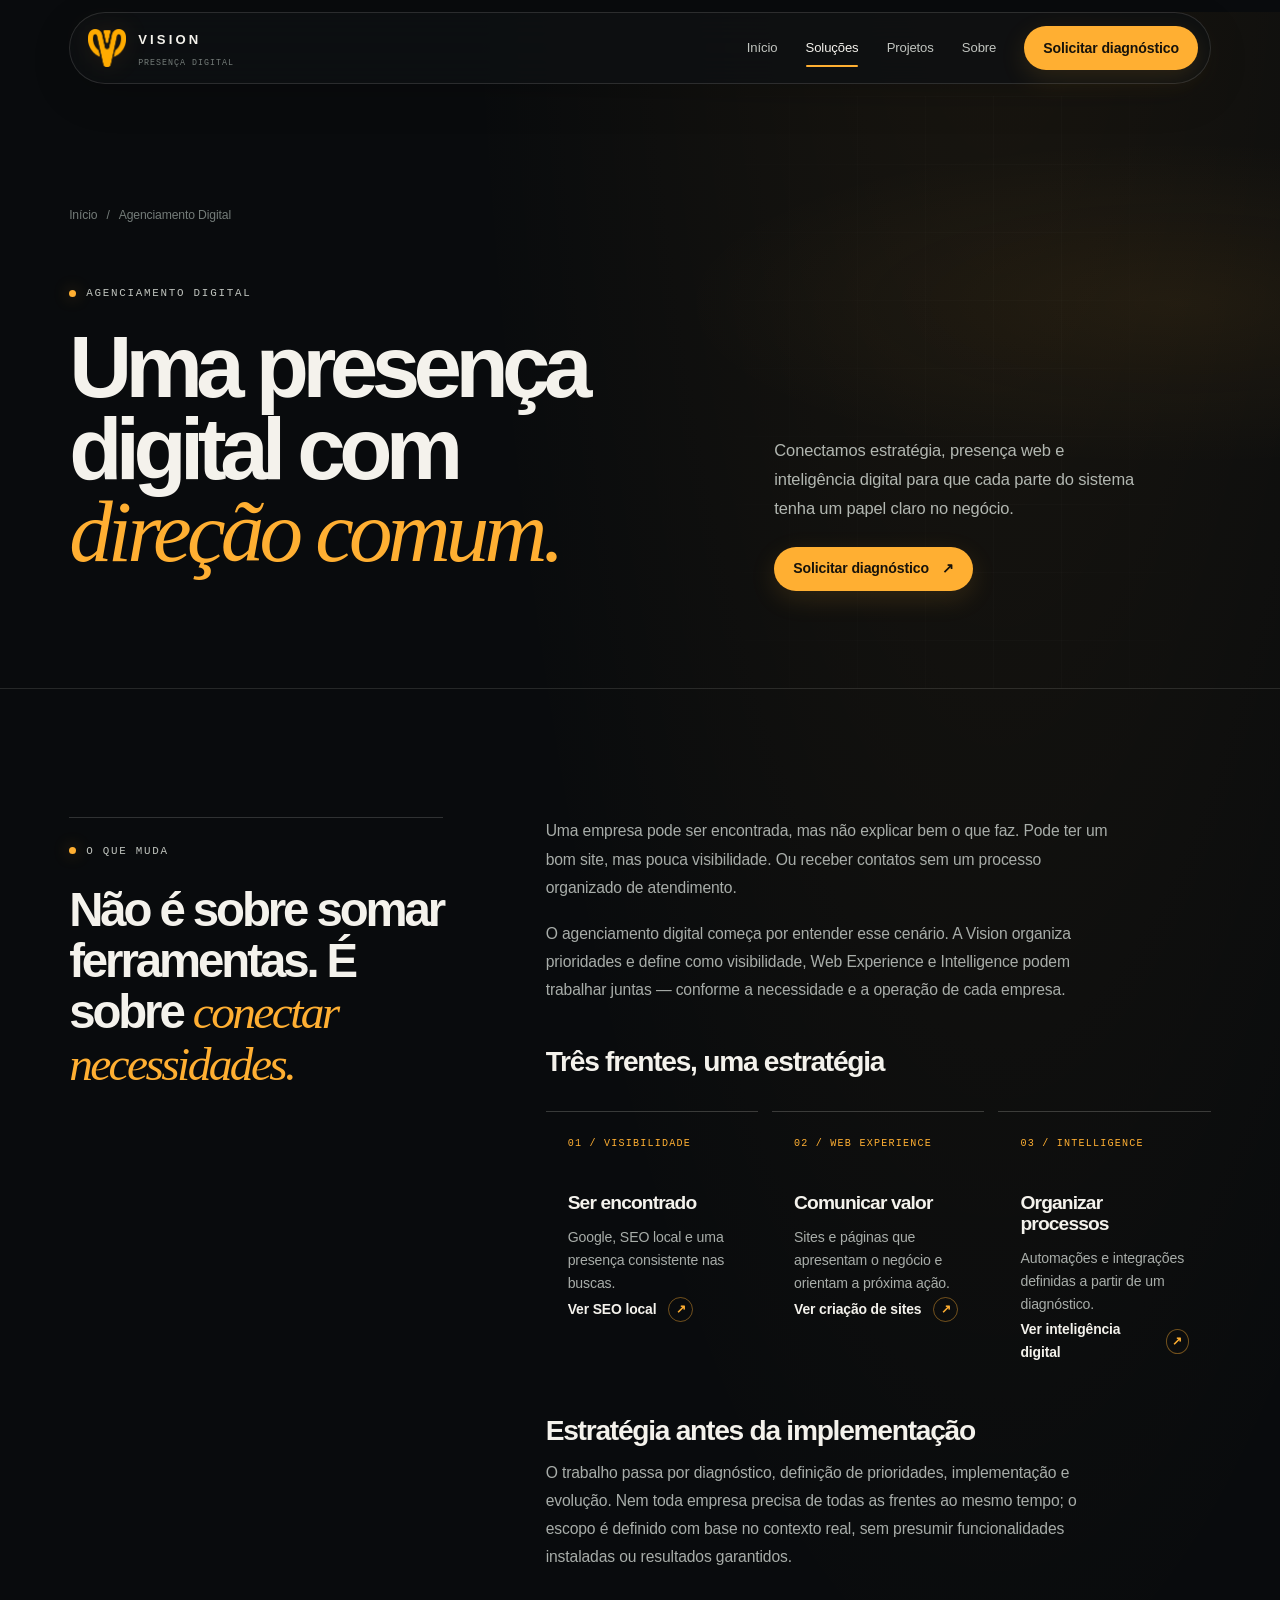
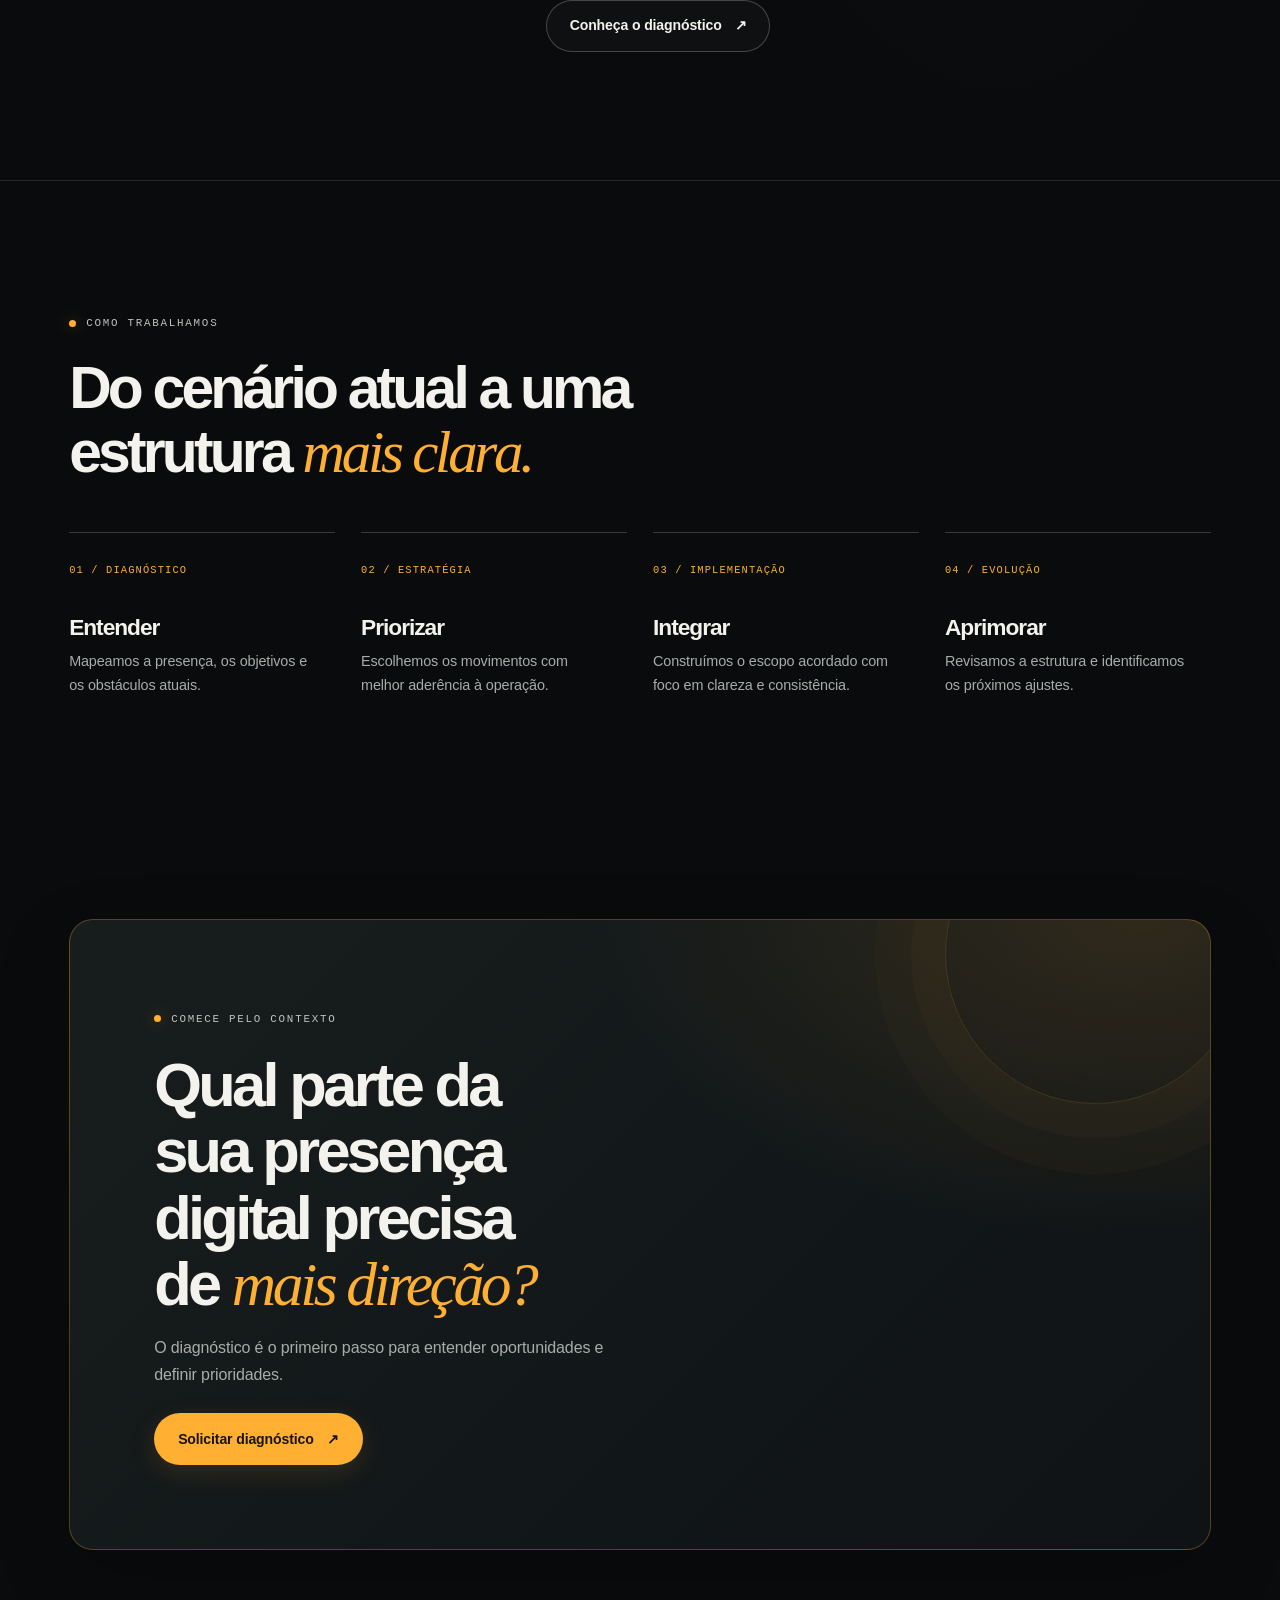
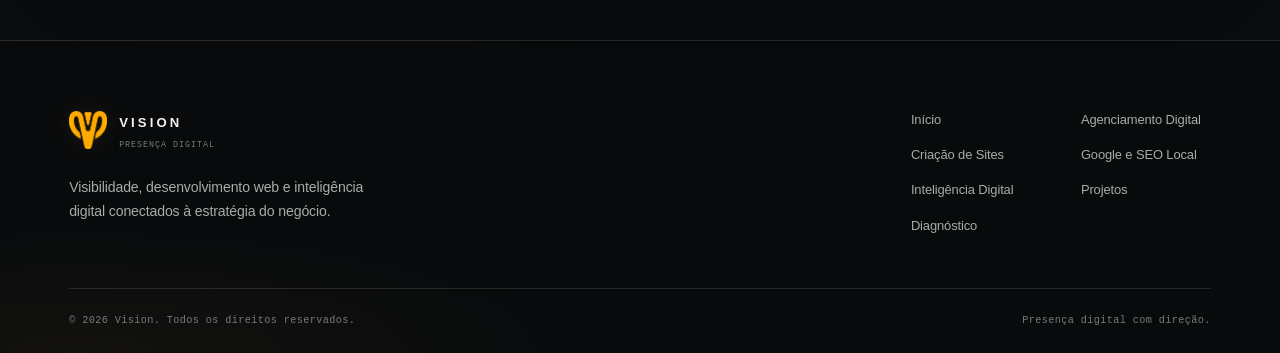
==== agenciamento-digital/index.html @ c218d8cc "corrige caminhos" ====
<!doctype html>
<html lang="pt-BR">
<head>
  <meta charset="utf-8">
  <meta name="viewport" content="width=device-width, initial-scale=1">
  <meta name="description" content="Integre visibilidade, experiência web e inteligência digital em uma estrutura pensada para a realidade da sua empresa.">
  <meta name="keywords" content="agenciamento digital, presença digital, estratégia digital, sites, SEO local">
  <meta name="theme-color" content="#0B0F16">
  <meta property="og:type" content="website"><meta property="og:site_name" content="Vision"><meta property="og:title" content="Agenciamento Digital Vision — Estratégia Integrada"><meta property="og:description" content="Visibilidade, experiência web e inteligência digital conectadas ao contexto do seu negócio.">
  <meta name="twitter:card" content="summary"><meta name="twitter:title" content="Agenciamento Digital Vision — Estratégia Integrada"><meta name="twitter:description" content="Visibilidade, experiência web e inteligência digital conectadas ao contexto do seu negócio.">
  <title>Agenciamento Digital Vision — Estratégia Integrada</title>
  <link rel="icon" type="image/png" href="/assets/images/vision-symbol.png"><link rel="stylesheet" href="/assets/css/tokens.css"><link rel="stylesheet" href="/assets/css/base.css"><link rel="stylesheet" href="/assets/css/components.css"><link rel="stylesheet" href="/assets/css/layouts.css"><link rel="stylesheet" href="/assets/css/responsive.css"><link rel="stylesheet" href="/assets/css/visual-refresh.css">
  <script type="application/ld+json">{"@context":"https://schema.org","@type":"Service","name":"Agenciamento Digital","description":"Integração estratégica de visibilidade, desenvolvimento web e inteligência digital conforme o contexto de cada empresa.","provider":{"@type":"Organization","name":"Vision"}}</script>
</head>
<body>
  <a class="skip-link" href="#main">Pular para o conteúdo</a>
  <header class="site-header"><div class="container site-header__inner"><a class="brand" href="/" aria-label="Vision — início"><img class="brand__symbol" src="/assets/images/vision-symbol.png" alt="" width="34" height="34"><span><span class="brand__name">VISION</span><span class="brand__descriptor">presença digital</span></span></a><button class="menu-toggle" type="button" data-menu-toggle aria-expanded="false" aria-controls="primary-nav" aria-label="Abrir menu"><span class="menu-toggle__icon" aria-hidden="true"></span></button><nav class="primary-nav" id="primary-nav" data-primary-nav aria-label="Navegação principal"><a class="primary-nav__link" href="/">Início</a><a class="primary-nav__link" href="/agenciamento-digital/" aria-current="page">Soluções</a><a class="primary-nav__link" href="/projetos/">Projetos</a><a class="primary-nav__link" href="/#sobre">Sobre</a><a class="button button--small" href="/diagnostico/">Solicitar diagnóstico</a></nav></div></header>
  <main id="main">
    <section class="page-hero"><div class="container"><nav class="breadcrumbs" aria-label="Breadcrumb"><a href="/">Início</a><span class="breadcrumbs__separator" aria-hidden="true">/</span><span aria-current="page">Agenciamento Digital</span></nav><div class="page-hero__grid"><div><p class="eyebrow">Agenciamento digital</p><h1>Uma presença digital com <span class="accent">direção comum.</span></h1></div><div class="page-hero__aside"><p>Conectamos estratégia, presença web e inteligência digital para que cada parte do sistema tenha um papel claro no negócio.</p><div class="button-row button-row--top"><a class="button button--small" href="/diagnostico/">Solicitar diagnóstico <span aria-hidden="true">↗</span></a></div></div></div></div></section>
    <section class="section"><div class="container service-layout"><div class="service-layout__aside"><p class="eyebrow">O que muda</p><h2>Não é sobre somar ferramentas. É sobre <span class="accent">conectar necessidades.</span></h2></div><div class="service-content"><p class="lede">Uma empresa pode ser encontrada, mas não explicar bem o que faz. Pode ter um bom site, mas pouca visibilidade. Ou receber contatos sem um processo organizado de atendimento.</p><p>O agenciamento digital começa por entender esse cenário. A Vision organiza prioridades e define como visibilidade, Web Experience e Intelligence podem trabalhar juntas — conforme a necessidade e a operação de cada empresa.</p><h3>Três frentes, uma estratégia</h3><div class="value-row"><article class="value-card"><span class="meta-label">01 / VISIBILIDADE</span><h3>Ser encontrado</h3><p>Google, SEO local e uma presença consistente nas buscas.</p><a class="text-link" href="/seo-local/">Ver SEO local</a></article><article class="value-card"><span class="meta-label">02 / WEB EXPERIENCE</span><h3>Comunicar valor</h3><p>Sites e páginas que apresentam o negócio e orientam a próxima ação.</p><a class="text-link" href="/criacao-de-sites/">Ver criação de sites</a></article><article class="value-card"><span class="meta-label">03 / INTELLIGENCE</span><h3>Organizar processos</h3><p>Automações e integrações definidas a partir de um diagnóstico.</p><a class="text-link" href="/inteligencia-digital/">Ver inteligência digital</a></article></div><h3>Estratégia antes da implementação</h3><p>O trabalho passa por diagnóstico, definição de prioridades, implementação e evolução. Nem toda empresa precisa de todas as frentes ao mesmo tempo; o escopo é definido com base no contexto real, sem presumir funcionalidades instaladas ou resultados garantidos.</p><div class="button-row button-row--top-lg"><a class="button button--quiet" href="/diagnostico/">Conheça o diagnóstico <span aria-hidden="true">↗</span></a></div></div></div></section>
    <section class="section section-rule"><div class="container"><div class="section-heading"><div><p class="eyebrow">Como trabalhamos</p><h2>Do cenário atual a uma estrutura <span class="accent">mais clara.</span></h2></div></div><div class="method-grid"><article class="method-step"><span class="method-step__number">01 / DIAGNÓSTICO</span><h3>Entender</h3><p>Mapeamos a presença, os objetivos e os obstáculos atuais.</p></article><article class="method-step"><span class="method-step__number">02 / ESTRATÉGIA</span><h3>Priorizar</h3><p>Escolhemos os movimentos com melhor aderência à operação.</p></article><article class="method-step"><span class="method-step__number">03 / IMPLEMENTAÇÃO</span><h3>Integrar</h3><p>Construímos o escopo acordado com foco em clareza e consistência.</p></article><article class="method-step"><span class="method-step__number">04 / EVOLUÇÃO</span><h3>Aprimorar</h3><p>Revisamos a estrutura e identificamos os próximos ajustes.</p></article></div></div></section>
    <section class="section section--compact"><div class="container"><div class="cta-panel"><p class="eyebrow">Comece pelo contexto</p><h2>Qual parte da sua presença digital precisa de <span class="accent">mais direção?</span></h2><p>O diagnóstico é o primeiro passo para entender oportunidades e definir prioridades.</p><a class="button" href="/diagnostico/">Solicitar diagnóstico <span aria-hidden="true">↗</span></a></div></div></section>
  </main>
  <footer class="site-footer"><div class="container"><div class="site-footer__top"><div><a class="brand" href="/" aria-label="Vision — início"><img class="brand__symbol" src="/assets/images/vision-symbol.png" alt="" width="34" height="34" loading="lazy"><span><span class="brand__name">VISION</span><span class="brand__descriptor">presença digital</span></span></a><p class="site-footer__statement">Visibilidade, desenvolvimento web e inteligência digital conectados à estratégia do negócio.</p></div><nav class="footer-nav" aria-label="Navegação do rodapé"><a href="/">Início</a><a href="/agenciamento-digital/">Agenciamento Digital</a><a href="/criacao-de-sites/">Criação de Sites</a><a href="/seo-local/">Google e SEO Local</a><a href="/inteligencia-digital/">Inteligência Digital</a><a href="/projetos/">Projetos</a><a href="/diagnostico/">Diagnóstico</a></nav></div><div class="site-footer__bottom"><span>© <span data-current-year>2026</span> Vision. Todos os direitos reservados.</span><span>Presença digital com direção.</span></div></div></footer>
  <script src="/assets/js/site.js" defer></script>
</body>
</html>
---- assets/css/tokens.css ----
:root {
  color-scheme: dark;
  --color-bg: #090B0D;
  --color-surface: #101417;
  --color-surface-raised: #171C20;
  --color-surface-soft: #1D2326;
  --color-text: #F4F2EC;
  --color-muted: #A8ADA9;
  --color-subtle: #747C79;
  --color-orange: #FFAF32;
  --color-violet: #6956A5;
  --color-border: rgba(244, 242, 236, 0.12);
  --color-border-strong: rgba(244, 242, 236, 0.22);
  --color-success: #B7D892;
  --font-sans: Inter, "Aptos", "Segoe UI", Arial, sans-serif;
  --font-mono: "SFMono-Regular", Consolas, "Liberation Mono", monospace;
  --container: 1280px;
  --page-gutter: clamp(22px, 5.4vw, 84px);
  --space-section: clamp(82px, 10vw, 150px);
  --radius-sm: 10px;
  --radius-md: 18px;
  --radius-lg: 26px;
  --shadow-card: 0 24px 72px rgba(0, 0, 0, 0.24);
  --transition: 220ms cubic-bezier(0.2, 0.7, 0.2, 1);
}
---- assets/css/base.css ----
*,
*::before,
*::after {
  box-sizing: border-box;
}

html {
  scroll-behavior: smooth;
  scroll-padding-top: 92px;
  background: var(--color-bg);
}

body {
  min-width: 320px;
  margin: 0;
  background: var(--color-bg);
  color: var(--color-text);
  font-family: var(--font-sans);
  font-size: 16px;
  line-height: 1.65;
  -webkit-font-smoothing: antialiased;
  text-rendering: optimizeLegibility;
}

body,
button,
input,
select,
textarea {
  font-family: var(--font-sans);
}

img,
svg {
  display: block;
  max-width: 100%;
}

img {
  height: auto;
}

a {
  color: inherit;
  text-decoration: none;
}

button,
input,
select,
textarea {
  font: inherit;
}

button,
a,
input,
select,
textarea {
  -webkit-tap-highlight-color: transparent;
}

::selection {
  background: var(--color-orange);
  color: var(--color-bg);
}

:focus-visible {
  outline: 2px solid var(--color-orange);
  outline-offset: 4px;
}

h1,
h2,
h3,
p,
figure {
  margin-top: 0;
}

h1,
h2,
h3 {
  color: var(--color-text);
  font-weight: 560;
  letter-spacing: -0.045em;
  line-height: 1.08;
}

h1 {
  max-width: 14ch;
  margin-bottom: 26px;
  font-size: clamp(3.25rem, 7.5vw, 6.6rem);
  letter-spacing: -0.07em;
  line-height: 0.98;
}

h2 {
  max-width: 18ch;
  margin-bottom: 20px;
  font-size: clamp(2.2rem, 4.6vw, 4.35rem);
  letter-spacing: -0.06em;
}

h3 {
  margin-bottom: 12px;
  font-size: clamp(1.3rem, 2.2vw, 1.8rem);
}

p {
  margin-bottom: 18px;
  color: var(--color-muted);
}

ul,
ol {
  padding-left: 1.25rem;
}

.container {
  width: min(calc(100% - var(--page-gutter) * 2), var(--container));
  margin-inline: auto;
}

.section {
  padding-block: var(--space-section);
}

.section--compact {
  padding-block: clamp(56px, 7vw, 96px);
}

.section-rule {
  border-top: 1px solid var(--color-border);
}

.eyebrow,
.kicker,
.meta-label {
  color: var(--color-muted);
  font-family: var(--font-mono);
  font-size: 0.71rem;
  letter-spacing: 0.11em;
  line-height: 1.5;
  text-transform: uppercase;
}

.eyebrow {
  display: inline-flex;
  align-items: center;
  gap: 11px;
  margin-bottom: 25px;
}

.eyebrow::before {
  width: 24px;
  height: 1px;
  background: var(--color-orange);
  content: "";
}

.accent {
  color: var(--color-orange);
}

.lede {
  max-width: 58ch;
  font-size: clamp(1.05rem, 1.5vw, 1.25rem);
  line-height: 1.7;
}

.muted {
  color: var(--color-muted);
}

.visually-hidden {
  position: absolute;
  width: 1px;
  height: 1px;
  overflow: hidden;
  clip: rect(0, 0, 0, 0);
  white-space: nowrap;
  clip-path: inset(50%);
}

.skip-link {
  position: fixed;
  z-index: 1000;
  top: 10px;
  left: 10px;
  padding: 10px 16px;
  transform: translateY(-160%);
  border-radius: var(--radius-sm);
  background: var(--color-orange);
  color: var(--color-bg);
  font-weight: 700;
}

.skip-link:focus {
  transform: translateY(0);
}

.breadcrumbs {
  display: flex;
  flex-wrap: wrap;
  gap: 9px;
  align-items: center;
  margin-bottom: 30px;
  color: var(--color-subtle);
  font-size: 0.82rem;
}

.breadcrumbs a:hover {
  color: var(--color-orange);
}

.breadcrumbs__separator {
  color: var(--color-subtle);
}

@media (prefers-reduced-motion: reduce) {
  *,
  *::before,
  *::after {
    scroll-behavior: auto !important;
    animation-duration: 0.01ms !important;
    animation-iteration-count: 1 !important;
    transition-duration: 0.01ms !important;
  }
}
---- assets/css/components.css ----
.site-header {
  position: sticky;
  z-index: 100;
  top: 0;
  border-bottom: 1px solid rgba(243, 242, 239, 0.09);
  background: rgba(11, 15, 22, 0.9);
  backdrop-filter: blur(18px);
}

.site-header__inner {
  display: flex;
  min-height: 76px;
  align-items: center;
  justify-content: space-between;
  gap: 30px;
}

.brand {
  display: inline-flex;
  flex: 0 0 auto;
  align-items: center;
  gap: 11px;
  min-width: 0;
}

.brand__symbol {
  width: 34px;
  height: 34px;
  object-fit: contain;
}

.brand__name {
  color: var(--color-text);
  font-size: 0.84rem;
  font-weight: 700;
  letter-spacing: 0.22em;
}

.brand__descriptor {
  display: block;
  margin-top: 1px;
  color: var(--color-subtle);
  font-family: var(--font-mono);
  font-size: 0.55rem;
  letter-spacing: 0.08em;
  text-transform: uppercase;
}

.primary-nav {
  display: flex;
  align-items: center;
  gap: clamp(16px, 2.4vw, 34px);
}

.primary-nav__link {
  position: relative;
  padding-block: 9px;
  color: var(--color-muted);
  font-size: 0.86rem;
  transition: color var(--transition);
}

.primary-nav__link:hover,
.primary-nav__link[aria-current="page"] {
  color: var(--color-text);
}

.primary-nav__link[aria-current="page"]::after {
  position: absolute;
  right: 0;
  bottom: 2px;
  left: 0;
  height: 1px;
  background: var(--color-orange);
  content: "";
}

.menu-toggle {
  display: none;
  width: 44px;
  height: 44px;
  align-items: center;
  justify-content: center;
  border: 1px solid var(--color-border);
  border-radius: 50%;
  background: transparent;
  color: var(--color-text);
  cursor: pointer;
}

.menu-toggle__icon,
.menu-toggle__icon::before,
.menu-toggle__icon::after {
  display: block;
  width: 16px;
  height: 1px;
  background: currentColor;
  content: "";
  transition: transform var(--transition);
}

.menu-toggle__icon::before {
  transform: translateY(-5px);
}

.menu-toggle__icon::after {
  transform: translateY(4px);
}

.menu-toggle[aria-expanded="true"] .menu-toggle__icon {
  background: transparent;
}

.menu-toggle[aria-expanded="true"] .menu-toggle__icon::before {
  transform: translateY(1px) rotate(45deg);
}

.menu-toggle[aria-expanded="true"] .menu-toggle__icon::after {
  transform: translateY(0) rotate(-45deg);
}

.button {
  display: inline-flex;
  min-height: 50px;
  align-items: center;
  justify-content: center;
  gap: 12px;
  padding: 0 21px;
  border: 1px solid transparent;
  border-radius: 999px;
  background: var(--color-orange);
  color: #17130B;
  font-size: 0.9rem;
  font-weight: 700;
  line-height: 1.2;
  transition: transform var(--transition), background-color var(--transition), color var(--transition), border-color var(--transition);
}

.button:hover {
  transform: translateY(-2px);
  background: #FFC14A;
}

.button--small {
  min-height: 42px;
  padding-inline: 17px;
  font-size: 0.82rem;
}

.button--quiet {
  border-color: var(--color-border-strong);
  background: transparent;
  color: var(--color-text);
}

.button--quiet:hover {
  border-color: var(--color-orange);
  background: rgba(255, 171, 0, 0.06);
  color: var(--color-orange);
}

.button--disabled,
.button:disabled {
  cursor: not-allowed;
  opacity: 0.5;
  transform: none;
}

.text-link {
  display: inline-flex;
  align-items: center;
  gap: 10px;
  color: var(--color-text);
  font-size: 0.9rem;
  font-weight: 650;
}

.text-link::after {
  color: var(--color-orange);
  content: "↗";
  transition: transform var(--transition);
}

.text-link:hover::after {
  transform: translate(2px, -2px);
}

.button-row {
  display: flex;
  flex-wrap: wrap;
  gap: 12px;
  align-items: center;
}

.section-heading {
  display: flex;
  align-items: end;
  justify-content: space-between;
  gap: 32px;
  margin-bottom: 42px;
}

.section-heading h2 {
  margin-bottom: 0;
}

.section-heading__copy {
  max-width: 40ch;
  margin-bottom: 4px;
}

.service-card,
.project-card,
.info-card {
  border: 1px solid var(--color-border);
  border-radius: var(--radius-md);
  background: linear-gradient(145deg, rgba(20, 34, 56, 0.82), rgba(16, 23, 34, 0.9));
  box-shadow: var(--shadow-card);
}

.service-card {
  display: flex;
  min-height: 270px;
  flex-direction: column;
  padding: clamp(22px, 3vw, 32px);
  transition: transform var(--transition), border-color var(--transition), background-color var(--transition);
}

.service-card:hover {
  transform: translateY(-4px);
  border-color: rgba(255, 171, 0, 0.48);
}

.service-card__top {
  display: flex;
  align-items: center;
  justify-content: space-between;
  margin-bottom: auto;
}

.service-card__icon {
  display: grid;
  width: 44px;
  height: 44px;
  place-items: center;
  border: 1px solid rgba(255, 171, 0, 0.38);
  border-radius: 12px;
  color: var(--color-orange);
}

.service-card__icon svg {
  width: 21px;
  height: 21px;
}

.service-card__number {
  color: var(--color-subtle);
  font-family: var(--font-mono);
  font-size: 0.74rem;
}

.service-card h3 {
  margin-top: 32px;
}

.service-card p {
  min-height: 54px;
  margin-bottom: 23px;
}

.project-card {
  overflow: hidden;
  transition: transform var(--transition), border-color var(--transition);
}

.project-card:hover {
  transform: translateY(-4px);
  border-color: rgba(255, 171, 0, 0.46);
}

.project-card__media {
  position: relative;
  overflow: hidden;
  aspect-ratio: 1.18 / 1;
  background: var(--color-surface-raised);
}

.project-card__media img {
  width: 100%;
  height: 100%;
  object-fit: cover;
  transition: transform 450ms ease;
}

.project-card:hover .project-card__media img {
  transform: scale(1.035);
}

.project-card__media--euro img {
  object-position: center;
}

.project-card__body {
  padding: 23px 24px 26px;
}

.project-card__category {
  display: block;
  margin-bottom: 10px;
  color: var(--color-orange);
  font-family: var(--font-mono);
  font-size: 0.67rem;
  letter-spacing: 0.1em;
  text-transform: uppercase;
}

.project-card__body h3 {
  margin-bottom: 11px;
  font-size: 1.34rem;
}

.project-card__body p {
  min-height: 68px;
  margin-bottom: 19px;
  font-size: 0.91rem;
}

.method-step {
  position: relative;
  padding: 26px 22px 4px 0;
  border-top: 1px solid var(--color-border-strong);
}

.method-step__number {
  display: inline-block;
  margin-bottom: 29px;
  color: var(--color-orange);
  font-family: var(--font-mono);
  font-size: 0.75rem;
}

.method-step h3 {
  margin-bottom: 11px;
  font-size: 1.25rem;
}

.method-step p {
  margin-bottom: 0;
  font-size: 0.9rem;
}

.pillar-list {
  display: grid;
  gap: 0;
  margin: 0;
  padding: 0;
  list-style: none;
}

.pillar-list li {
  display: grid;
  grid-template-columns: 54px 1fr;
  gap: 16px;
  padding: 20px 0;
  border-top: 1px solid var(--color-border);
}

.pillar-list__index {
  color: var(--color-orange);
  font-family: var(--font-mono);
  font-size: 0.75rem;
}

.pillar-list strong {
  display: block;
  margin-bottom: 5px;
  color: var(--color-text);
  font-weight: 600;
}

.pillar-list span:last-child {
  color: var(--color-muted);
  font-size: 0.91rem;
}

.site-footer {
  padding: 52px 0 24px;
  border-top: 1px solid var(--color-border);
  background: #090C12;
}

.site-footer__top {
  display: flex;
  align-items: flex-start;
  justify-content: space-between;
  gap: 40px;
  padding-bottom: 42px;
}

.site-footer__statement {
  max-width: 34ch;
  margin: 18px 0 0;
  color: var(--color-muted);
  font-size: 0.91rem;
}

.footer-nav {
  display: grid;
  grid-template-columns: repeat(2, minmax(130px, 1fr));
  gap: 13px 34px;
  color: var(--color-muted);
  font-size: 0.85rem;
}

.footer-nav a:hover {
  color: var(--color-orange);
}

.site-footer__bottom {
  display: flex;
  justify-content: space-between;
  gap: 18px;
  padding-top: 20px;
  border-top: 1px solid var(--color-border);
  color: var(--color-subtle);
  font-family: var(--font-mono);
  font-size: 0.68rem;
  letter-spacing: 0.035em;
}

.cta-panel {
  position: relative;
  overflow: hidden;
  padding: clamp(32px, 6vw, 76px);
  border: 1px solid rgba(255, 171, 0, 0.26);
  border-radius: var(--radius-lg);
  background: linear-gradient(125deg, rgba(20, 34, 56, 0.88), rgba(16, 23, 34, 0.94));
}

.cta-panel::after {
  position: absolute;
  top: -80px;
  right: -40px;
  width: 260px;
  height: 260px;
  border: 1px solid rgba(255, 171, 0, 0.16);
  border-radius: 50%;
  box-shadow: 0 0 0 28px rgba(255, 171, 0, 0.025), 0 0 0 58px rgba(255, 171, 0, 0.02);
  content: "";
  pointer-events: none;
}

.cta-panel h2 {
  max-width: 17ch;
  margin-bottom: 18px;
}

.cta-panel p {
  max-width: 53ch;
  margin-bottom: 25px;
}

.form-card {
  padding: clamp(24px, 4vw, 38px);
  border: 1px solid var(--color-border);
  border-radius: var(--radius-md);
  background: var(--color-surface);
}

.form-grid {
  display: grid;
  grid-template-columns: repeat(2, minmax(0, 1fr));
  gap: 20px;
}

.form-field {
  display: grid;
  gap: 8px;
}

.form-field--wide {
  grid-column: 1 / -1;
}

.form-field label {
  color: var(--color-text);
  font-size: 0.87rem;
  font-weight: 600;
}

.form-field input,
.form-field select,
.form-field textarea {
  width: 100%;
  min-height: 49px;
  padding: 12px 14px;
  border: 1px solid var(--color-border-strong);
  border-radius: var(--radius-sm);
  background: #0C121B;
  color: var(--color-text);
}

.form-field textarea {
  min-height: 132px;
  resize: vertical;
}

.form-field input::placeholder,
.form-field textarea::placeholder {
  color: #7E8793;
}

.form-field input:focus,
.form-field select:focus,
.form-field textarea:focus {
  border-color: var(--color-orange);
  outline: none;
  box-shadow: 0 0 0 3px rgba(255, 171, 0, 0.1);
}

.form-note,
.form-status {
  margin: 18px 0 0;
  padding: 14px 16px;
  border-left: 2px solid var(--color-orange);
  background: rgba(255, 171, 0, 0.06);
  color: var(--color-muted);
  font-size: 0.86rem;
}

.form-actions {
  display: flex;
  flex-wrap: wrap;
  align-items: center;
  gap: 14px;
  margin-top: 23px;
}

.form-actions__hint {
  color: var(--color-subtle);
  font-size: 0.78rem;
}

.notice-card {
  padding: 20px 22px;
  border: 1px solid var(--color-border);
  border-radius: var(--radius-sm);
  background: rgba(20, 34, 56, 0.55);
}

.notice-card p:last-child {
  margin-bottom: 0;
}


.button-row--top {
  margin-top: 24px;
}

.button-row--top-lg {
  margin-top: 28px;
}
---- assets/css/layouts.css ----
.hero-home {
  position: relative;
  overflow: hidden;
  min-height: min(760px, calc(100svh - 76px));
  padding-block: clamp(84px, 12vw, 162px) clamp(76px, 10vw, 134px);
  border-bottom: 1px solid var(--color-border);
  background: radial-gradient(ellipse at 79% 49%, rgba(20, 34, 56, 0.52), transparent 41%);
}

.hero-home__grid {
  display: grid;
  grid-template-columns: minmax(0, 1.04fr) minmax(340px, 0.96fr);
  align-items: center;
  gap: clamp(44px, 7vw, 112px);
}

.hero-copy {
  position: relative;
  z-index: 2;
}

.hero-copy h1 {
  max-width: 11ch;
}

.hero-copy .lede {
  margin-bottom: 31px;
}

.hero-visual {
  position: relative;
  min-height: 430px;
}

.hero-visual__label {
  position: absolute;
  top: 5%;
  left: 2%;
  color: var(--color-subtle);
}

.signal-figure {
  position: absolute;
  inset: 8% 0 0;
  width: 100%;
  height: 90%;
}

.hero-index {
  position: absolute;
  right: 2%;
  bottom: 0;
  color: var(--color-subtle);
  font-family: var(--font-mono);
  font-size: 0.68rem;
}

.section-intro {
  display: grid;
  grid-template-columns: minmax(220px, 0.55fr) minmax(0, 1.45fr);
  align-items: start;
  gap: clamp(42px, 8vw, 120px);
}

.section-intro__aside {
  padding-top: 12px;
}

.section-intro__aside p {
  max-width: 30ch;
  font-size: 0.92rem;
}

.problem-grid {
  display: grid;
  grid-template-columns: repeat(2, minmax(0, 1fr));
  gap: 16px;
  margin-top: 37px;
}

.contrast-card {
  min-height: 235px;
  padding: clamp(24px, 3vw, 35px);
  border: 1px solid var(--color-border);
  border-radius: var(--radius-md);
  background: rgba(16, 23, 34, 0.7);
}

.contrast-card--structured {
  border-color: rgba(255, 171, 0, 0.25);
  background: linear-gradient(135deg, rgba(20, 34, 56, 0.8), rgba(16, 23, 34, 0.8));
}

.contrast-card__label {
  display: flex;
  align-items: center;
  gap: 10px;
  margin-bottom: 27px;
  color: var(--color-muted);
  font-family: var(--font-mono);
  font-size: 0.7rem;
  letter-spacing: 0.08em;
  text-transform: uppercase;
}

.contrast-card__dot {
  width: 7px;
  height: 7px;
  border-radius: 50%;
  background: var(--color-subtle);
}

.contrast-card--structured .contrast-card__dot {
  background: var(--color-orange);
}

.contrast-card__flow {
  display: flex;
  flex-wrap: wrap;
  gap: 9px;
  align-items: center;
  margin: 19px 0 0;
}

.flow-chip {
  padding: 7px 10px;
  border: 1px solid var(--color-border);
  border-radius: 999px;
  color: var(--color-muted);
  font-size: 0.75rem;
}

.flow-arrow {
  color: var(--color-orange);
  font-size: 0.86rem;
}

.services-grid {
  display: grid;
  grid-template-columns: repeat(3, minmax(0, 1fr));
  gap: 15px;
}

.method-grid {
  display: grid;
  grid-template-columns: repeat(4, minmax(0, 1fr));
  gap: 20px;
}

.project-grid {
  display: grid;
  grid-template-columns: repeat(3, minmax(0, 1fr));
  gap: 16px;
}

.split-section {
  display: grid;
  grid-template-columns: minmax(0, 0.85fr) minmax(0, 1.15fr);
  gap: clamp(45px, 9vw, 132px);
  align-items: start;
}

.split-section__lead {
  position: sticky;
  top: 120px;
}

.split-section__lead h2 {
  max-width: 13ch;
}

.page-hero {
  padding-block: clamp(70px, 9vw, 118px) clamp(58px, 7vw, 90px);
  border-bottom: 1px solid var(--color-border);
  background: radial-gradient(ellipse at 83% 42%, rgba(20, 34, 56, 0.5), transparent 39%);
}

.page-hero__grid {
  display: grid;
  grid-template-columns: minmax(0, 1.16fr) minmax(240px, 0.84fr);
  align-items: end;
  gap: clamp(40px, 8vw, 120px);
}

.page-hero h1 {
  max-width: 12ch;
  font-size: clamp(3.15rem, 6.8vw, 6rem);
}

.page-hero__aside {
  padding-bottom: 8px;
}

.page-hero__aside p {
  max-width: 40ch;
  margin-bottom: 0;
  font-size: 1.04rem;
}

.service-layout {
  display: grid;
  grid-template-columns: minmax(0, 0.72fr) minmax(0, 1.28fr);
  gap: clamp(42px, 9vw, 140px);
}

.service-layout__aside h2 {
  font-size: clamp(2rem, 3.7vw, 3.3rem);
}

.service-content > *:last-child {
  margin-bottom: 0;
}

.service-content h3 {
  margin-top: 42px;
}

.service-content h3:first-child {
  margin-top: 0;
}

.service-content p,
.service-content li {
  max-width: 66ch;
}

.service-content ul {
  display: grid;
  gap: 13px;
  margin-block: 18px 25px;
  color: var(--color-muted);
}

.service-content li::marker {
  color: var(--color-orange);
}

.value-row {
  display: grid;
  grid-template-columns: repeat(3, minmax(0, 1fr));
  gap: 14px;
  margin-top: 34px;
}

.value-card {
  padding: 22px;
  border-top: 1px solid var(--color-border-strong);
}

.value-card .meta-label {
  display: block;
  margin-bottom: 18px;
  color: var(--color-orange);
}

.value-card h3 {
  font-size: 1.12rem;
}

.value-card p {
  margin-bottom: 0;
  font-size: 0.88rem;
}

.project-intro {
  max-width: 70ch;
  margin-bottom: 45px;
}

.project-source-note {
  margin-top: 15px;
  color: var(--color-subtle);
  font-size: 0.75rem;
}

.diagnostic-layout {
  display: grid;
  grid-template-columns: minmax(260px, 0.75fr) minmax(0, 1.25fr);
  align-items: start;
  gap: clamp(34px, 7vw, 96px);
}

.diagnostic-aside {
  position: sticky;
  top: 112px;
}

.diagnostic-aside h2 {
  font-size: clamp(2rem, 4vw, 3.2rem);
}

.diagnostic-aside__steps {
  margin-top: 31px;
  padding-top: 22px;
  border-top: 1px solid var(--color-border);
}

.diagnostic-aside__steps p {
  font-size: 0.9rem;
}

.not-found {
  min-height: 66vh;
  display: grid;
  align-content: center;
  padding-block: 80px;
}

.not-found h1 {
  max-width: 10ch;
}
---- assets/css/responsive.css ----
@media (max-width: 980px) {
  :root {
    --page-gutter: clamp(22px, 5vw, 48px);
    --space-section: clamp(70px, 10vw, 112px);
  }

  .hero-home__grid {
    grid-template-columns: minmax(0, 1fr) minmax(280px, 0.85fr);
    gap: 34px;
  }

  .hero-visual {
    min-height: 360px;
  }

  .services-grid,
  .project-grid {
    grid-template-columns: repeat(2, minmax(0, 1fr));
  }

  .project-card:last-child {
    grid-column: 1 / -1;
  }

  .project-card:last-child .project-card__media {
    aspect-ratio: 1.8 / 1;
  }

  .method-grid {
    grid-template-columns: repeat(2, minmax(0, 1fr));
    row-gap: 34px;
  }

  .primary-nav {
    gap: 17px;
  }

  .page-hero__grid {
    grid-template-columns: minmax(0, 1fr) minmax(220px, 0.8fr);
    gap: 34px;
  }
}

@media (max-width: 720px) {
  html {
    scroll-padding-top: 74px;
  }

  .site-header__inner {
    min-height: 68px;
  }

  .menu-toggle {
    display: inline-flex;
  }

  .primary-nav {
    position: absolute;
    top: calc(100% + 1px);
    right: 0;
    left: 0;
    display: none;
    align-items: stretch;
    gap: 0;
    padding: 10px var(--page-gutter) 22px;
    border-bottom: 1px solid var(--color-border);
    background: rgba(11, 15, 22, 0.98);
  }

  .primary-nav[data-open="true"] {
    display: grid;
  }

  .primary-nav__link {
    padding: 13px 0;
    border-bottom: 1px solid var(--color-border);
  }

  .primary-nav__link[aria-current="page"]::after {
    display: none;
  }

  .primary-nav .button {
    margin-top: 14px;
  }

  .hero-home {
    min-height: 0;
    padding-block: 82px 67px;
    background: radial-gradient(ellipse at 100% 80%, rgba(20, 34, 56, 0.48), transparent 42%);
  }

  .hero-home__grid,
  .page-hero__grid,
  .section-intro,
  .split-section,
  .service-layout,
  .diagnostic-layout {
    grid-template-columns: 1fr;
  }

  .hero-home__grid {
    gap: 43px;
  }

  .hero-visual {
    min-height: min(76vw, 390px);
  }

  .signal-figure {
    inset: 0;
    height: 100%;
  }

  .section-heading {
    display: block;
  }

  .section-heading__copy {
    margin-top: 16px;
  }

  .problem-grid,
  .services-grid,
  .project-grid,
  .value-row {
    grid-template-columns: 1fr;
  }

  .project-card:last-child {
    grid-column: auto;
  }

  .project-card:last-child .project-card__media {
    aspect-ratio: 1.18 / 1;
  }

  .method-grid {
    grid-template-columns: 1fr 1fr;
    gap: 26px 18px;
  }

  .method-step {
    padding-right: 5px;
  }

  .section-intro {
    gap: 20px;
  }

  .section-intro__aside {
    padding-top: 0;
  }

  .split-section__lead,
  .diagnostic-aside {
    position: static;
  }

  .page-hero {
    padding-block: 58px 48px;
  }

  .page-hero__grid {
    gap: 10px;
  }

  .service-layout {
    gap: 28px;
  }

  .site-footer__top {
    display: grid;
    gap: 34px;
  }

  .site-footer__bottom {
    display: grid;
    gap: 8px;
  }

  .form-grid {
    grid-template-columns: 1fr;
    gap: 16px;
  }

  .form-field--wide {
    grid-column: auto;
  }
}

@media (max-width: 420px) {
  h1 {
    font-size: clamp(3rem, 14vw, 4rem);
  }

  .method-grid {
    grid-template-columns: 1fr;
  }

  .button-row > .button {
    width: 100%;
  }

  .footer-nav {
    grid-template-columns: 1fr 1fr;
    gap: 12px 18px;
  }
}
---- assets/css/visual-refresh.css ----
/* Refinamento visual global — preserva o HTML, as rotas e a arquitetura atuais. */
html {
  background: var(--color-bg);
}

body {
  background:
    radial-gradient(ellipse at 78% -12%, rgba(255, 175, 50, 0.075), transparent 34rem),
    var(--color-bg);
  letter-spacing: -0.008em;
}

h1,
h2,
h3 {
  text-wrap: balance;
}

h1 .accent,
h2 .accent {
  color: var(--color-orange);
  font-family: Georgia, "Times New Roman", serif;
  font-style: italic;
  font-weight: 400;
  letter-spacing: -0.055em;
}

.eyebrow {
  gap: 10px;
  color: #C0C4BE;
  font-size: 0.68rem;
  letter-spacing: 0.16em;
}

.eyebrow::before {
  width: 7px;
  height: 7px;
  border-radius: 50%;
  box-shadow: 0 0 16px rgba(255, 175, 50, 0.4);
}

.meta-label,
.kicker {
  letter-spacing: 0.14em;
}

.site-header {
  top: 12px;
  margin-block: 12px;
  border: 0;
  background: transparent;
  backdrop-filter: none;
}

.site-header__inner {
  min-height: 72px;
  padding-inline: 18px 12px;
  border: 1px solid rgba(244, 242, 236, 0.13);
  border-radius: 999px;
  background: rgba(14, 17, 19, 0.82);
  box-shadow: 0 12px 40px rgba(0, 0, 0, 0.16);
  backdrop-filter: blur(22px);
}

.brand {
  gap: 12px;
}

.brand__symbol {
  width: 38px;
  height: 38px;
  filter: drop-shadow(0 0 12px rgba(255, 175, 50, 0.12));
}

.brand__name {
  font-size: 0.82rem;
  letter-spacing: 0.24em;
}

.brand__descriptor {
  margin-top: 3px;
  font-size: 0.52rem;
  letter-spacing: 0.12em;
}

.primary-nav {
  gap: clamp(16px, 2.2vw, 32px);
}

.primary-nav__link {
  color: #C2C5C0;
  font-size: 0.82rem;
}

.primary-nav__link:hover,
.primary-nav__link[aria-current="page"] {
  color: var(--color-text);
}

.primary-nav__link[aria-current="page"]::after {
  bottom: 1px;
  height: 2px;
  border-radius: 2px;
}

.button {
  min-height: 52px;
  gap: 13px;
  padding-inline: 23px;
  border-radius: 999px;
  box-shadow: 0 8px 26px rgba(255, 175, 50, 0.13);
  font-size: 0.88rem;
  letter-spacing: -0.01em;
}

.button:hover {
  transform: translateY(-2px);
  background: #FFC45F;
  box-shadow: 0 12px 32px rgba(255, 175, 50, 0.2);
}

.button--small {
  min-height: 44px;
  padding-inline: 18px;
}

.button--quiet {
  border-color: rgba(244, 242, 236, 0.23);
  background: rgba(255, 255, 255, 0.025);
  box-shadow: none;
}

.button--quiet:hover {
  border-color: rgba(255, 175, 50, 0.65);
  background: rgba(255, 175, 50, 0.08);
  box-shadow: none;
}

.text-link {
  gap: 12px;
  font-size: 0.87rem;
}

.text-link::after {
  display: inline-grid;
  width: 25px;
  height: 25px;
  place-items: center;
  border: 1px solid rgba(255, 175, 50, 0.42);
  border-radius: 50%;
  font-size: 0.77rem;
}

.section-heading {
  gap: 42px;
  margin-bottom: 48px;
}

.section-heading__copy {
  max-width: 37ch;
  line-height: 1.7;
}

.hero-home {
  isolation: isolate;
  min-height: min(810px, calc(100svh - 90px));
  padding-block: clamp(88px, 11vw, 150px) clamp(78px, 9vw, 125px);
  border-bottom-color: rgba(244, 242, 236, 0.1);
  background:
    radial-gradient(ellipse at 78% 52%, rgba(36, 43, 42, 0.38), transparent 45%),
    transparent;
}

.hero-home::before {
  position: absolute;
  z-index: -1;
  inset: 0 0 0 43%;
  background-image:
    linear-gradient(rgba(244, 242, 236, 0.045) 1px, transparent 1px),
    linear-gradient(90deg, rgba(244, 242, 236, 0.045) 1px, transparent 1px);
  background-size: 72px 72px;
  mask-image: linear-gradient(90deg, transparent, #000 45%, transparent);
  content: "";
  opacity: 0.58;
  pointer-events: none;
}

.hero-home::after {
  position: absolute;
  z-index: -1;
  right: 2%;
  bottom: 3%;
  width: min(38vw, 520px);
  aspect-ratio: 1;
  border-radius: 50%;
  background: radial-gradient(circle, rgba(255, 175, 50, 0.075), transparent 67%);
  content: "";
  pointer-events: none;
}

.hero-home__grid {
  grid-template-columns: minmax(0, 1.08fr) minmax(360px, 0.92fr);
  gap: clamp(42px, 6.3vw, 100px);
}

.hero-copy h1 {
  max-width: 10ch;
  margin-bottom: 28px;
  font-size: clamp(3.6rem, 7.65vw, 7.35rem);
  letter-spacing: -0.075em;
  line-height: 0.91;
}

.hero-copy .lede {
  max-width: 52ch;
  margin-bottom: 34px;
  font-size: clamp(1.05rem, 1.45vw, 1.2rem);
  line-height: 1.75;
}

.hero-visual {
  min-height: 450px;
  overflow: hidden;
  border: 1px solid rgba(244, 242, 236, 0.12);
  border-radius: 24px;
  background:
    radial-gradient(circle at 51% 52%, rgba(255, 175, 50, 0.075), transparent 34%),
    linear-gradient(145deg, rgba(24, 30, 31, 0.84), rgba(13, 16, 17, 0.94));
  box-shadow: 0 35px 90px rgba(0, 0, 0, 0.27), inset 0 1px rgba(255, 255, 255, 0.035);
}

.hero-visual__label {
  top: 22px;
  left: 24px;
  z-index: 1;
  color: #A0A6A0;
  font-size: 0.61rem;
}

.signal-figure {
  inset: 8% 2% 5%;
  width: 96%;
  height: 88%;
  opacity: 0.96;
}

.hero-index {
  right: 23px;
  bottom: 18px;
  padding: 6px 9px;
  border: 1px solid rgba(244, 242, 236, 0.12);
  border-radius: 999px;
  background: rgba(9, 11, 13, 0.55);
  color: #B1B5AF;
  font-size: 0.6rem;
}

.section {
  position: relative;
}

.section-rule {
  border-top-color: rgba(244, 242, 236, 0.12);
}

.section-intro {
  gap: clamp(42px, 8vw, 124px);
}

.section-intro__aside {
  border-top: 1px solid rgba(244, 242, 236, 0.19);
  padding-top: 18px;
}

.section-intro__aside .eyebrow {
  margin-bottom: 18px;
}

.section-intro h2,
.section-heading h2,
.split-section h2,
.service-layout__aside h2 {
  letter-spacing: -0.065em;
}

.problem-grid {
  gap: 14px;
  margin-top: 44px;
}

.contrast-card {
  min-height: 250px;
  padding: clamp(26px, 3.6vw, 42px);
  border-color: rgba(244, 242, 236, 0.12);
  border-radius: 20px;
  background:
    linear-gradient(145deg, rgba(255, 255, 255, 0.028), transparent 54%),
    rgba(16, 20, 23, 0.8);
}

.contrast-card--structured {
  border-color: rgba(255, 175, 50, 0.3);
  background:
    radial-gradient(ellipse at 100% 0, rgba(255, 175, 50, 0.075), transparent 54%),
    linear-gradient(145deg, rgba(25, 29, 29, 0.92), rgba(16, 20, 23, 0.9));
}

.contrast-card__label {
  margin-bottom: 32px;
  font-size: 0.64rem;
  letter-spacing: 0.13em;
}

.contrast-card h3 {
  font-size: clamp(1.55rem, 2.3vw, 2rem);
}

.flow-chip {
  padding: 8px 12px;
  border-color: rgba(244, 242, 236, 0.16);
  background: rgba(255, 255, 255, 0.018);
  font-size: 0.72rem;
}

.services-grid {
  gap: 13px;
}

.service-card,
.project-card,
.info-card {
  border-color: rgba(244, 242, 236, 0.12);
  border-radius: 18px;
  background:
    linear-gradient(148deg, rgba(255, 255, 255, 0.035), transparent 48%),
    linear-gradient(145deg, #151A1D, #101416 76%);
  box-shadow: 0 18px 48px rgba(0, 0, 0, 0.17);
}

.service-card {
  min-height: 300px;
  padding: clamp(24px, 3vw, 34px);
}

.service-card:hover,
.project-card:hover {
  transform: translateY(-4px);
  border-color: rgba(255, 175, 50, 0.48);
  box-shadow: 0 26px 64px rgba(0, 0, 0, 0.27);
}

.service-card__icon {
  width: 46px;
  height: 46px;
  border-color: rgba(255, 175, 50, 0.34);
  border-radius: 14px;
  background: rgba(255, 175, 50, 0.055);
}

.service-card__number {
  font-size: 0.64rem;
  letter-spacing: 0.09em;
}

.service-card h3 {
  margin-top: 34px;
  font-size: clamp(1.32rem, 1.9vw, 1.62rem);
}

.service-card p {
  min-height: 65px;
  font-size: 0.91rem;
  line-height: 1.65;
}

.method-grid {
  column-gap: 26px;
  row-gap: 38px;
}

.method-step {
  padding-top: 22px;
  border-top-color: rgba(244, 242, 236, 0.2);
}

.method-step__number {
  margin-bottom: 35px;
  font-size: 0.65rem;
  letter-spacing: 0.11em;
}

.method-step h3 {
  font-size: 1.42rem;
}

.project-grid {
  gap: 14px;
}

.project-card {
  overflow: hidden;
}

.project-card__media {
  aspect-ratio: 1.12 / 1;
  background: #1A2022;
}

.project-card__media img {
  filter: saturate(0.92);
  transition: transform 650ms cubic-bezier(0.2, 0.7, 0.2, 1), filter 650ms ease;
}

.project-card:hover .project-card__media img {
  filter: saturate(1.05);
  transform: scale(1.045);
}

.project-card__body {
  padding: 25px 25px 28px;
}

.project-card__category {
  font-size: 0.62rem;
  letter-spacing: 0.13em;
}

.project-card__body h3 {
  font-size: 1.38rem;
}

.project-card__body p {
  font-size: 0.88rem;
  line-height: 1.65;
}

.split-section {
  gap: clamp(50px, 9vw, 138px);
}

.split-section__lead {
  top: 132px;
}

.pillar-list li {
  grid-template-columns: 50px 1fr;
  padding: 22px 0;
  border-top-color: rgba(244, 242, 236, 0.13);
}

.pillar-list__index {
  font-size: 0.67rem;
}

.page-hero {
  position: relative;
  isolation: isolate;
  overflow: hidden;
  padding-block: clamp(68px, 8.5vw, 112px) clamp(62px, 7vw, 92px);
  border-bottom-color: rgba(244, 242, 236, 0.12);
  background:
    radial-gradient(ellipse at 92% 35%, rgba(255, 175, 50, 0.065), transparent 31rem),
    transparent;
}

.page-hero::after {
  position: absolute;
  z-index: -1;
  top: 0;
  right: 5%;
  width: 44%;
  height: 100%;
  background-image: linear-gradient(rgba(244, 242, 236, 0.045) 1px, transparent 1px), linear-gradient(90deg, rgba(244, 242, 236, 0.045) 1px, transparent 1px);
  background-size: 68px 68px;
  mask-image: linear-gradient(90deg, transparent, #000 65%, transparent);
  content: "";
  opacity: 0.42;
  pointer-events: none;
}

.page-hero h1 {
  max-width: 11ch;
  font-size: clamp(3.35rem, 6.8vw, 6.2rem);
  letter-spacing: -0.075em;
  line-height: 0.94;
}

.breadcrumbs {
  margin-bottom: clamp(34px, 4.2vw, 58px);
  font-size: 0.76rem;
}

.page-hero__aside p {
  color: #B2B7B1;
  font-size: 1.03rem;
  line-height: 1.75;
}

.service-layout {
  gap: clamp(44px, 8vw, 128px);
}

.service-layout__aside {
  border-top: 1px solid rgba(244, 242, 236, 0.17);
  padding-top: 18px;
}

.service-content > p,
.service-content li {
  font-size: 0.98rem;
  line-height: 1.8;
}

.value-card {
  padding: 24px 22px 10px;
  border-top-color: rgba(244, 242, 236, 0.2);
}

.value-card .meta-label {
  font-size: 0.63rem;
  letter-spacing: 0.12em;
}

.value-card h3 {
  font-size: 1.2rem;
}

.cta-panel {
  padding: clamp(34px, 6.6vw, 84px);
  border-color: rgba(255, 175, 50, 0.28);
  border-radius: 24px;
  background:
    radial-gradient(ellipse at 94% 0, rgba(255, 175, 50, 0.12), transparent 36%),
    linear-gradient(135deg, rgba(25, 30, 31, 0.96), rgba(15, 19, 21, 0.98));
  box-shadow: 0 28px 76px rgba(0, 0, 0, 0.19);
}

.cta-panel::after {
  top: -116px;
  right: -35px;
  width: 300px;
  height: 300px;
  border-color: rgba(255, 175, 50, 0.15);
  box-shadow: 0 0 0 34px rgba(255, 175, 50, 0.025), 0 0 0 70px rgba(255, 175, 50, 0.018);
}

.cta-panel h2 {
  max-width: 15ch;
  font-size: clamp(2.45rem, 4.8vw, 4.55rem);
}

.form-card {
  padding: clamp(24px, 4.2vw, 42px);
  border-color: rgba(244, 242, 236, 0.13);
  border-radius: 20px;
  background: linear-gradient(145deg, rgba(255, 255, 255, 0.035), transparent 58%), #101416;
  box-shadow: 0 26px 74px rgba(0, 0, 0, 0.22);
}

.form-field label {
  font-size: 0.84rem;
}

.form-field input,
.form-field select,
.form-field textarea {
  min-height: 52px;
  padding: 13px 15px;
  border-color: rgba(244, 242, 236, 0.16);
  border-radius: 11px;
  background: #0B0F11;
  transition: border-color var(--transition), box-shadow var(--transition), background var(--transition);
}

.form-field textarea {
  min-height: 142px;
}

.form-field input:focus,
.form-field select:focus,
.form-field textarea:focus {
  border-color: rgba(255, 175, 50, 0.8);
  background: #0D1113;
  box-shadow: 0 0 0 4px rgba(255, 175, 50, 0.09);
}

.form-note,
.form-status {
  border-left-width: 2px;
  border-left-color: var(--color-orange);
  background: rgba(255, 175, 50, 0.055);
  font-size: 0.82rem;
  line-height: 1.65;
}

.form-actions {
  margin-top: 25px;
}

.form-actions__hint {
  max-width: 42ch;
  line-height: 1.5;
}

.diagnostic-layout {
  gap: clamp(36px, 6vw, 88px);
}

.diagnostic-aside {
  top: 132px;
}

.diagnostic-aside__steps {
  margin-top: 30px;
  padding-top: 20px;
  border-top-color: rgba(244, 242, 236, 0.16);
}

.diagnostic-aside__steps p {
  font-size: 0.84rem;
  line-height: 1.7;
}

.notice-card {
  border-color: rgba(244, 242, 236, 0.13);
  border-radius: 14px;
  background: rgba(255, 255, 255, 0.025);
}

.site-footer {
  padding-top: 68px;
  background:
    radial-gradient(ellipse at 6% 100%, rgba(255, 175, 50, 0.045), transparent 32rem),
    #080A0C;
}

.site-footer__top {
  padding-bottom: 52px;
}

.site-footer__statement {
  max-width: 38ch;
  font-size: 0.88rem;
  line-height: 1.7;
}

.footer-nav {
  gap: 14px 40px;
  font-size: 0.81rem;
}

.site-footer__bottom {
  padding-top: 23px;
  border-top-color: rgba(244, 242, 236, 0.12);
  font-size: 0.64rem;
}

.skip-link {
  z-index: 1000;
}

@media (max-width: 980px) {
  .hero-home__grid {
    grid-template-columns: minmax(0, 1fr) minmax(300px, 0.9fr);
    gap: 32px;
  }

  .hero-copy h1 {
    font-size: clamp(3.5rem, 7.8vw, 5.7rem);
  }

  .hero-visual {
    min-height: 385px;
  }
}

@media (max-width: 820px) {
  .site-header {
    top: 8px;
    margin-block: 8px;
  }

  .site-header__inner {
    min-height: 66px;
  }

  .hero-home {
    min-height: 0;
    padding-block: 74px 70px;
  }

  .hero-home__grid {
    grid-template-columns: 1fr;
    gap: 42px;
  }

  .hero-copy h1 {
    max-width: 12ch;
    font-size: clamp(3.7rem, 10vw, 6rem);
  }

  .hero-visual {
    width: min(100%, 650px);
    min-height: min(64vw, 430px);
    margin-left: auto;
  }

  .section-heading {
    margin-bottom: 36px;
  }

  .page-hero h1 {
    max-width: 12ch;
  }
}

@media (max-width: 720px) {
  .site-header__inner {
    padding-inline: 14px;
    border-radius: 19px;
  }

  .primary-nav {
    border: 1px solid rgba(244, 242, 236, 0.13);
    border-top: 0;
    border-radius: 0 0 18px 18px;
    background: rgba(12, 15, 17, 0.97);
    box-shadow: 0 22px 36px rgba(0, 0, 0, 0.24);
    backdrop-filter: blur(18px);
  }

  .primary-nav__link {
    border-bottom-color: rgba(244, 242, 236, 0.1);
  }

  .hero-home {
    padding-block: 61px 54px;
  }

  .hero-home::before {
    inset-inline: 0;
    background-size: 52px 52px;
  }

  .hero-copy h1 {
    max-width: 11ch;
    font-size: clamp(3.4rem, 13vw, 5.25rem);
  }

  .hero-copy .lede {
    font-size: 1rem;
  }

  .hero-visual {
    min-height: min(78vw, 360px);
    border-radius: 18px;
  }

  .section-intro__aside {
    border-top: 0;
    padding-top: 0;
  }

  .contrast-card {
    min-height: 0;
  }

  .services-grid,
  .project-grid {
    gap: 13px;
  }

  .service-card {
    min-height: 270px;
  }

  .page-hero {
    padding-block: 48px 48px;
  }

  .page-hero::after {
    right: -15%;
    width: 70%;
  }

  .page-hero h1 {
    font-size: clamp(3.15rem, 11.5vw, 4.8rem);
  }

  .breadcrumbs {
    margin-bottom: 34px;
  }

  .service-layout__aside {
    border-top: 0;
    padding-top: 0;
  }

  .cta-panel {
    border-radius: 20px;
  }

  .site-footer {
    padding-top: 50px;
  }
}

@media (max-width: 420px) {
  .brand__symbol {
    width: 34px;
    height: 34px;
  }

  .brand__descriptor {
    font-size: 0.48rem;
  }

  .hero-copy h1 {
    font-size: clamp(3rem, 13.8vw, 3.8rem);
  }

  .hero-visual__label {
    top: 16px;
    left: 16px;
    font-size: 0.52rem;
  }

  .button-row > .button {
    width: 100%;
  }

  .form-actions .button {
    width: 100%;
  }
}
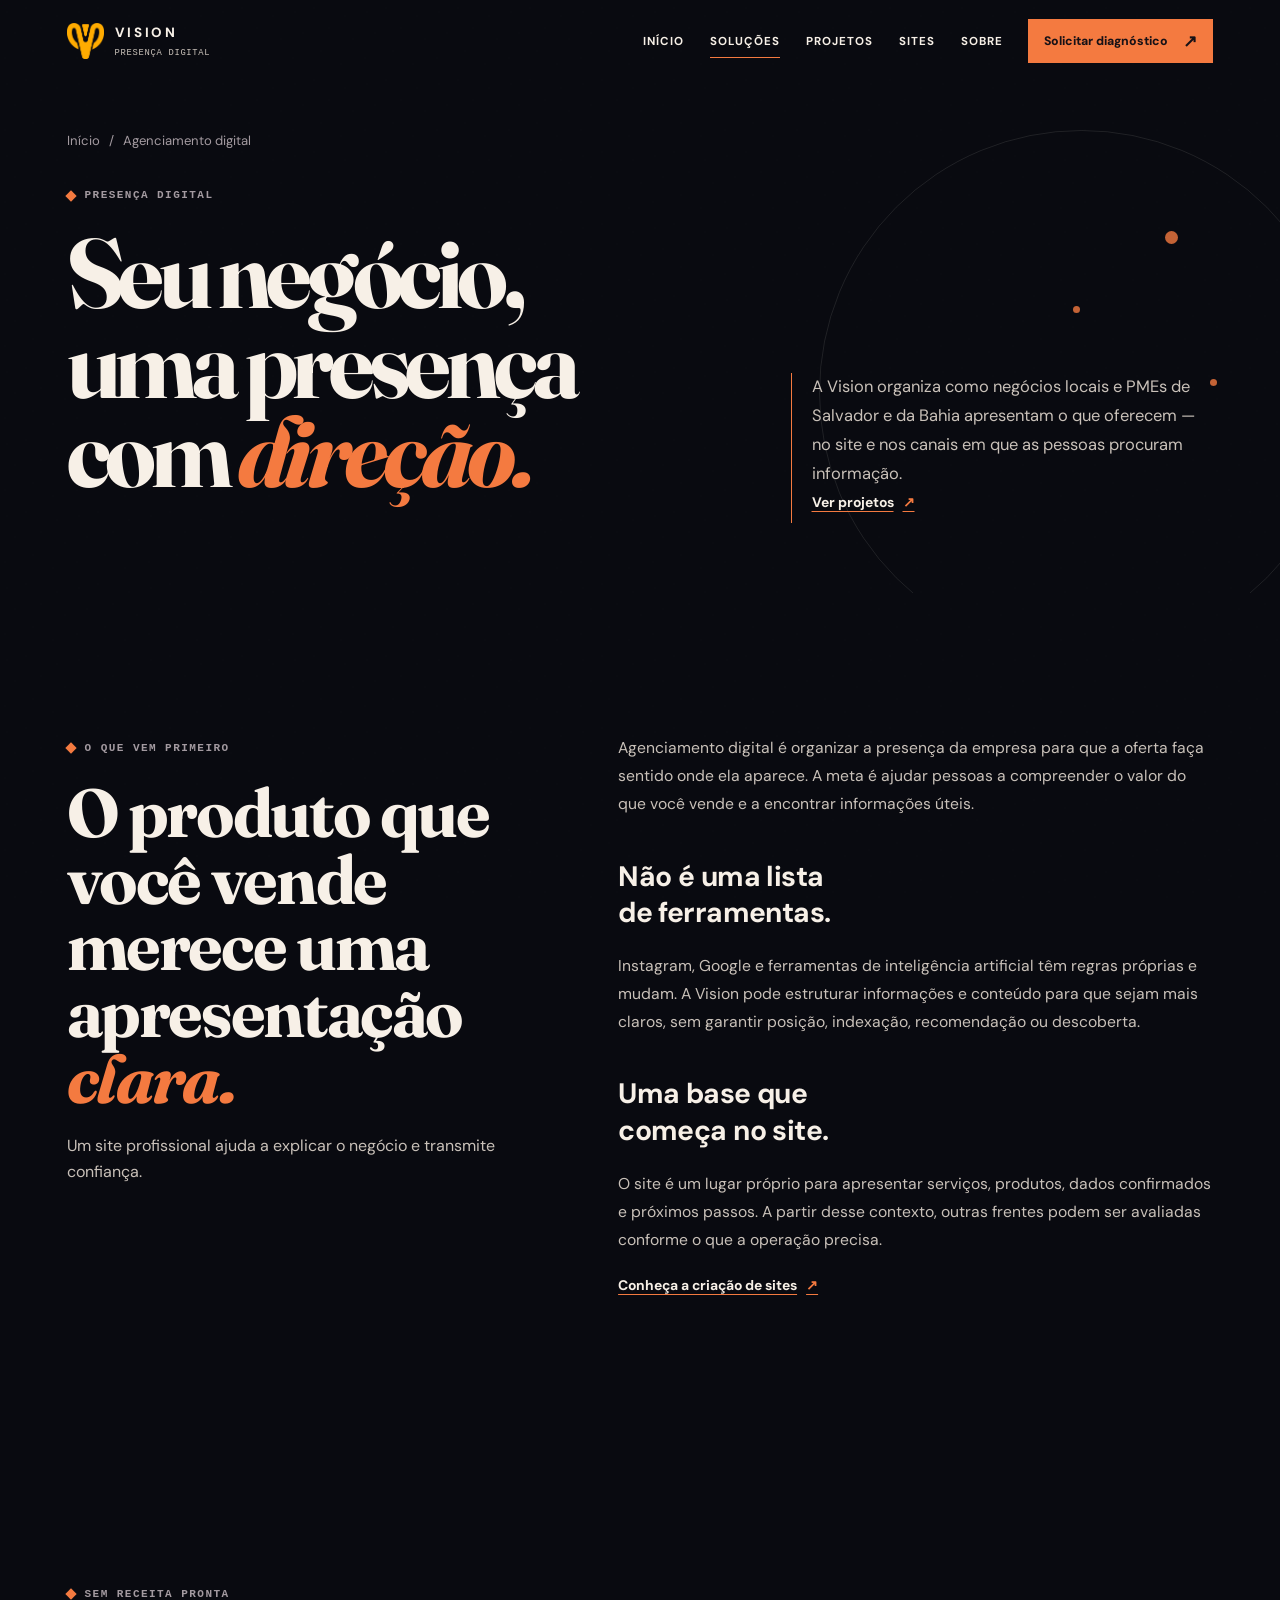
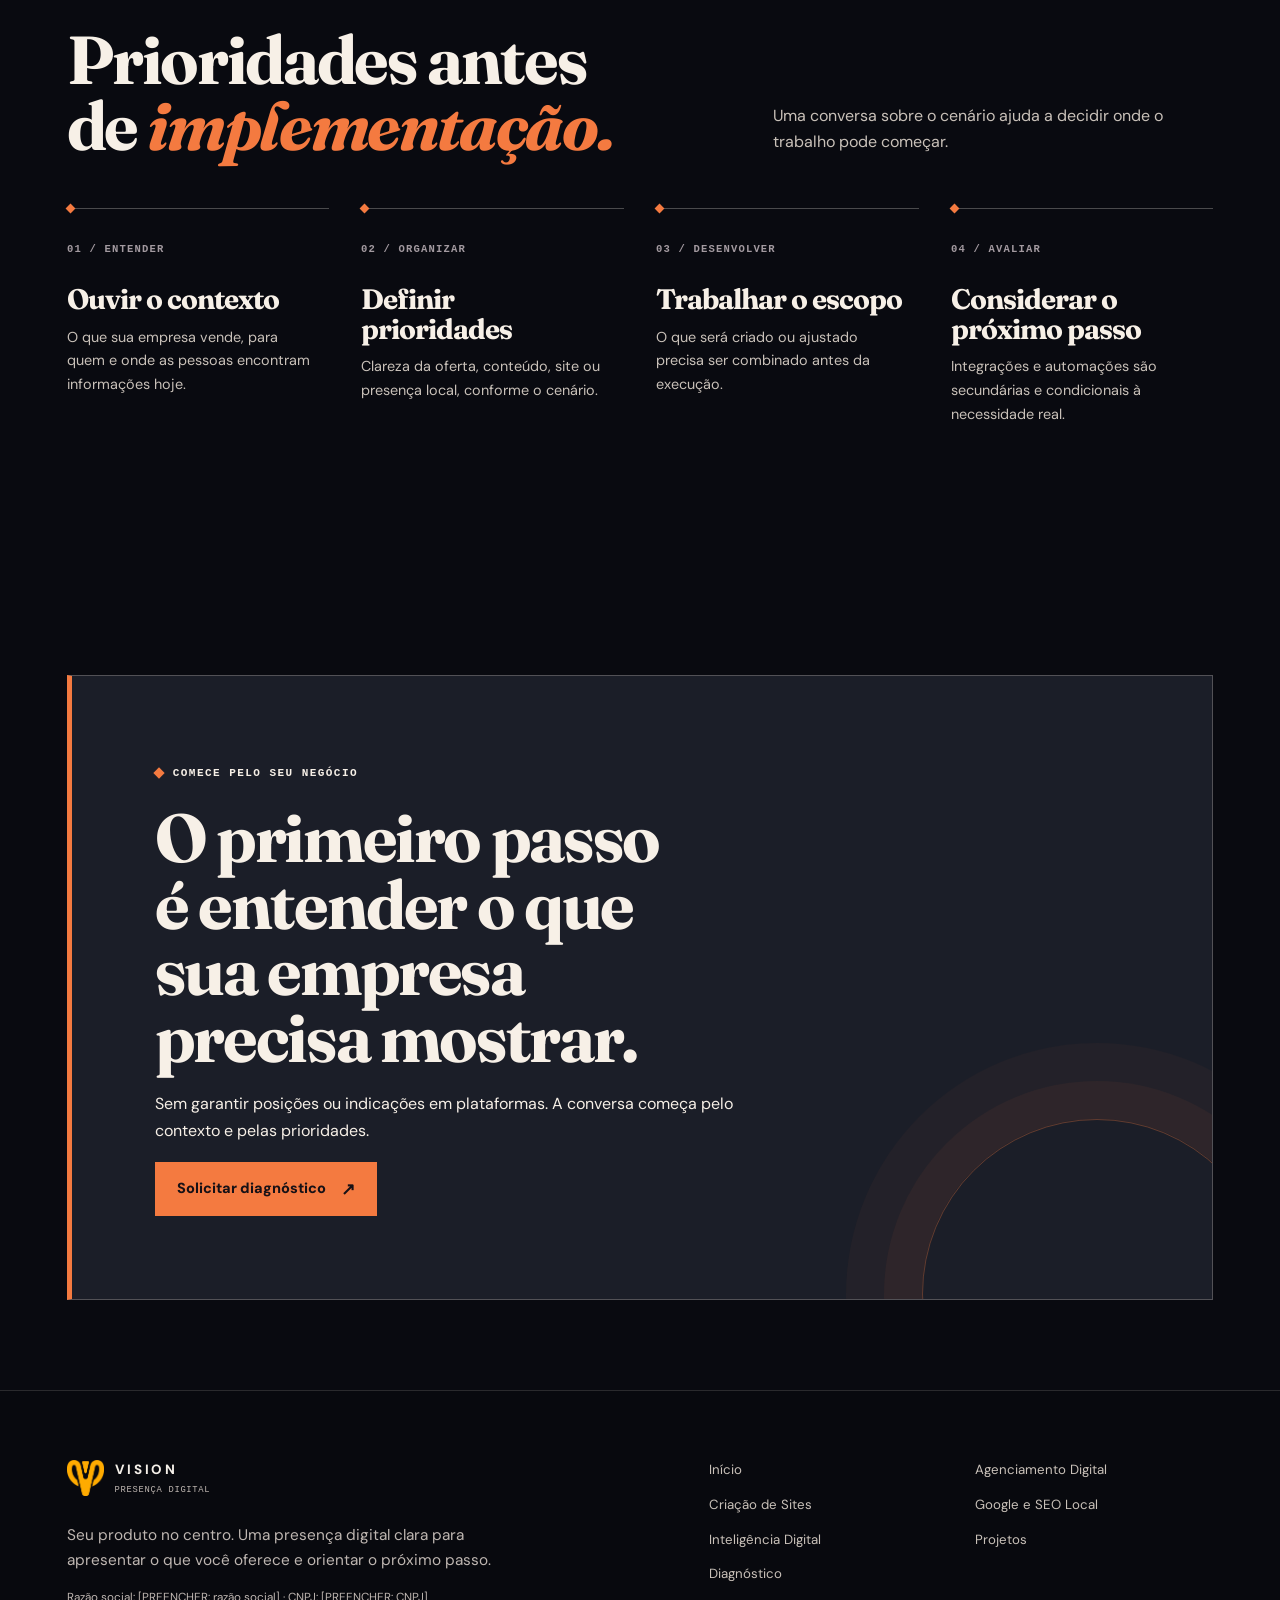
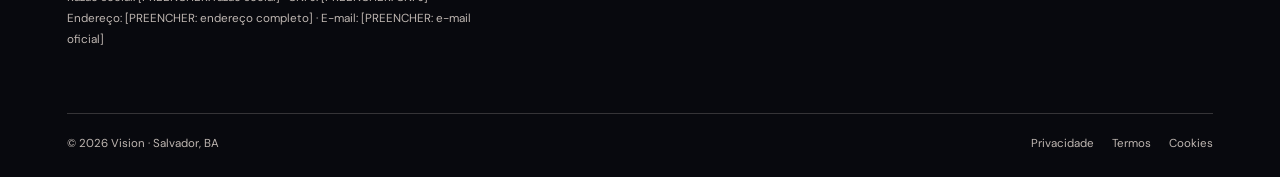
==== commit 1307e147: "Correção css" ====
--- a/agenciamento-digital/index.html
+++ b/agenciamento-digital/index.html
@@ -3,25 +3,81 @@
 <head>
   <meta charset="utf-8">
   <meta name="viewport" content="width=device-width, initial-scale=1">
-  <meta name="description" content="Integre visibilidade, experiência web e inteligência digital em uma estrutura pensada para a realidade da sua empresa.">
-  <meta name="keywords" content="agenciamento digital, presença digital, estratégia digital, sites, SEO local">
-  <meta name="theme-color" content="#0B0F16">
-  <meta property="og:type" content="website"><meta property="og:site_name" content="Vision"><meta property="og:title" content="Agenciamento Digital Vision — Estratégia Integrada"><meta property="og:description" content="Visibilidade, experiência web e inteligência digital conectadas ao contexto do seu negócio.">
-  <meta name="twitter:card" content="summary"><meta name="twitter:title" content="Agenciamento Digital Vision — Estratégia Integrada"><meta name="twitter:description" content="Visibilidade, experiência web e inteligência digital conectadas ao contexto do seu negócio.">
-  <title>Agenciamento Digital Vision — Estratégia Integrada</title>
-  <link rel="icon" type="image/png" href="/assets/images/vision-symbol.png"><link rel="stylesheet" href="/assets/css/tokens.css"><link rel="stylesheet" href="/assets/css/base.css"><link rel="stylesheet" href="/assets/css/components.css"><link rel="stylesheet" href="/assets/css/layouts.css"><link rel="stylesheet" href="/assets/css/responsive.css"><link rel="stylesheet" href="/assets/css/visual-refresh.css">
-  <script type="application/ld+json">{"@context":"https://schema.org","@type":"Service","name":"Agenciamento Digital","description":"Integração estratégica de visibilidade, desenvolvimento web e inteligência digital conforme o contexto de cada empresa.","provider":{"@type":"Organization","name":"Vision"}}</script>
+  <title>Agenciamento digital para negócios | Vision</title>
+  <meta name="description" content="Organize a presença digital da sua empresa em Instagram, Google, IA e site, com prioridades definidas pelo seu contexto.">
+  <meta name="keywords" content="agenciamento digital, presença digital, negócios locais, Salvador, Vision">
+  <meta name="theme-color" content="#090A10">
+
+  <link rel="canonical" href="https://www.visionintelligence.com.br/agenciamento-digital/">
+  <meta property="og:type" content="website">
+  <meta property="og:site_name" content="Vision">
+  <meta property="og:url" content="https://www.visionintelligence.com.br/agenciamento-digital/">
+  <meta property="og:title" content="Agenciamento digital para negócios | Vision">
+  <meta property="og:description" content="Organize a presença digital da sua empresa em Instagram, Google, IA e site, com prioridades definidas pelo seu contexto.">
+  <meta property="og:image" content="https://www.visionintelligence.com.br/assets/images/vision-symbol.png">
+  <meta property="og:image:alt" content="Símbolo oficial da Vision">
+  <meta name="twitter:card" content="summary_large_image">
+  <meta name="twitter:title" content="Agenciamento digital para negócios | Vision">
+  <meta name="twitter:description" content="Organize a presença digital da sua empresa em Instagram, Google, IA e site, com prioridades definidas pelo seu contexto.">
+  <meta name="twitter:image" content="https://www.visionintelligence.com.br/assets/images/vision-symbol.png">
+  <meta name="twitter:image:alt" content="Símbolo oficial da Vision">
+  <link rel="icon" type="image/png" href="/assets/images/vision-symbol.png">
+  <link rel="preload" href="/assets/fonts/fraunces-variable-latin.woff2" as="font" type="font/woff2" crossorigin><link rel="preload" href="/assets/fonts/fraunces-variable-italic-latin.woff2" as="font" type="font/woff2" crossorigin>
+  <link rel="stylesheet" href="/assets/css/fonts.css">
+  <link rel="stylesheet" href="/assets/css/tokens.css">
+  <link rel="stylesheet" href="/assets/css/base.css">
+  <link rel="stylesheet" href="/assets/css/components.css">
+  <link rel="stylesheet" href="/assets/css/layouts.css">
+  <link rel="stylesheet" href="/assets/css/responsive.css">
+  <link rel="stylesheet" href="/assets/css/motion.css">
+
 </head>
-<body>
-  <a class="skip-link" href="#main">Pular para o conteúdo</a>
-  <header class="site-header"><div class="container site-header__inner"><a class="brand" href="/" aria-label="Vision — início"><img class="brand__symbol" src="/assets/images/vision-symbol.png" alt="" width="34" height="34"><span><span class="brand__name">VISION</span><span class="brand__descriptor">presença digital</span></span></a><button class="menu-toggle" type="button" data-menu-toggle aria-expanded="false" aria-controls="primary-nav" aria-label="Abrir menu"><span class="menu-toggle__icon" aria-hidden="true"></span></button><nav class="primary-nav" id="primary-nav" data-primary-nav aria-label="Navegação principal"><a class="primary-nav__link" href="/">Início</a><a class="primary-nav__link" href="/agenciamento-digital/" aria-current="page">Soluções</a><a class="primary-nav__link" href="/projetos/">Projetos</a><a class="primary-nav__link" href="/#sobre">Sobre</a><a class="button button--small" href="/diagnostico/">Solicitar diagnóstico</a></nav></div></header>
-  <main id="main">
-    <section class="page-hero"><div class="container"><nav class="breadcrumbs" aria-label="Breadcrumb"><a href="/">Início</a><span class="breadcrumbs__separator" aria-hidden="true">/</span><span aria-current="page">Agenciamento Digital</span></nav><div class="page-hero__grid"><div><p class="eyebrow">Agenciamento digital</p><h1>Uma presença digital com <span class="accent">direção comum.</span></h1></div><div class="page-hero__aside"><p>Conectamos estratégia, presença web e inteligência digital para que cada parte do sistema tenha um papel claro no negócio.</p><div class="button-row button-row--top"><a class="button button--small" href="/diagnostico/">Solicitar diagnóstico <span aria-hidden="true">↗</span></a></div></div></div></div></section>
-    <section class="section"><div class="container service-layout"><div class="service-layout__aside"><p class="eyebrow">O que muda</p><h2>Não é sobre somar ferramentas. É sobre <span class="accent">conectar necessidades.</span></h2></div><div class="service-content"><p class="lede">Uma empresa pode ser encontrada, mas não explicar bem o que faz. Pode ter um bom site, mas pouca visibilidade. Ou receber contatos sem um processo organizado de atendimento.</p><p>O agenciamento digital começa por entender esse cenário. A Vision organiza prioridades e define como visibilidade, Web Experience e Intelligence podem trabalhar juntas — conforme a necessidade e a operação de cada empresa.</p><h3>Três frentes, uma estratégia</h3><div class="value-row"><article class="value-card"><span class="meta-label">01 / VISIBILIDADE</span><h3>Ser encontrado</h3><p>Google, SEO local e uma presença consistente nas buscas.</p><a class="text-link" href="/seo-local/">Ver SEO local</a></article><article class="value-card"><span class="meta-label">02 / WEB EXPERIENCE</span><h3>Comunicar valor</h3><p>Sites e páginas que apresentam o negócio e orientam a próxima ação.</p><a class="text-link" href="/criacao-de-sites/">Ver criação de sites</a></article><article class="value-card"><span class="meta-label">03 / INTELLIGENCE</span><h3>Organizar processos</h3><p>Automações e integrações definidas a partir de um diagnóstico.</p><a class="text-link" href="/inteligencia-digital/">Ver inteligência digital</a></article></div><h3>Estratégia antes da implementação</h3><p>O trabalho passa por diagnóstico, definição de prioridades, implementação e evolução. Nem toda empresa precisa de todas as frentes ao mesmo tempo; o escopo é definido com base no contexto real, sem presumir funcionalidades instaladas ou resultados garantidos.</p><div class="button-row button-row--top-lg"><a class="button button--quiet" href="/diagnostico/">Conheça o diagnóstico <span aria-hidden="true">↗</span></a></div></div></div></section>
-    <section class="section section-rule"><div class="container"><div class="section-heading"><div><p class="eyebrow">Como trabalhamos</p><h2>Do cenário atual a uma estrutura <span class="accent">mais clara.</span></h2></div></div><div class="method-grid"><article class="method-step"><span class="method-step__number">01 / DIAGNÓSTICO</span><h3>Entender</h3><p>Mapeamos a presença, os objetivos e os obstáculos atuais.</p></article><article class="method-step"><span class="method-step__number">02 / ESTRATÉGIA</span><h3>Priorizar</h3><p>Escolhemos os movimentos com melhor aderência à operação.</p></article><article class="method-step"><span class="method-step__number">03 / IMPLEMENTAÇÃO</span><h3>Integrar</h3><p>Construímos o escopo acordado com foco em clareza e consistência.</p></article><article class="method-step"><span class="method-step__number">04 / EVOLUÇÃO</span><h3>Aprimorar</h3><p>Revisamos a estrutura e identificamos os próximos ajustes.</p></article></div></div></section>
-    <section class="section section--compact"><div class="container"><div class="cta-panel"><p class="eyebrow">Comece pelo contexto</p><h2>Qual parte da sua presença digital precisa de <span class="accent">mais direção?</span></h2><p>O diagnóstico é o primeiro passo para entender oportunidades e definir prioridades.</p><a class="button" href="/diagnostico/">Solicitar diagnóstico <span aria-hidden="true">↗</span></a></div></div></section>
-  </main>
-  <footer class="site-footer"><div class="container"><div class="site-footer__top"><div><a class="brand" href="/" aria-label="Vision — início"><img class="brand__symbol" src="/assets/images/vision-symbol.png" alt="" width="34" height="34" loading="lazy"><span><span class="brand__name">VISION</span><span class="brand__descriptor">presença digital</span></span></a><p class="site-footer__statement">Visibilidade, desenvolvimento web e inteligência digital conectados à estratégia do negócio.</p></div><nav class="footer-nav" aria-label="Navegação do rodapé"><a href="/">Início</a><a href="/agenciamento-digital/">Agenciamento Digital</a><a href="/criacao-de-sites/">Criação de Sites</a><a href="/seo-local/">Google e SEO Local</a><a href="/inteligencia-digital/">Inteligência Digital</a><a href="/projetos/">Projetos</a><a href="/diagnostico/">Diagnóstico</a></nav></div><div class="site-footer__bottom"><span>© <span data-current-year>2026</span> Vision. Todos os direitos reservados.</span><span>Presença digital com direção.</span></div></div></footer>
-  <script src="/assets/js/site.js" defer></script>
+<body data-page="agency" data-scene="night">
+<a class="skip-link" href="#main">Pular para o conteúdo</a>
+<header class="site-header">
+  <div class="container site-header__inner">
+    <a class="brand" href="/">
+      <img class="brand__symbol" src="/assets/images/vision-symbol.png" alt="" width="35" height="35">
+      <span><span class="brand__name">VISION</span><span class="brand__descriptor">presença digital</span></span>
+    </a>
+    <button class="menu-toggle" type="button" data-menu-toggle aria-expanded="false" aria-controls="primary-nav" aria-label="Abrir menu">
+      <span class="menu-toggle__icon" aria-hidden="true"></span>
+    </button>
+    <nav class="primary-nav" id="primary-nav" data-primary-nav aria-label="Navegação principal">
+      <a class="primary-nav__link" href="/">Início</a> <a class="primary-nav__link" href="/agenciamento-digital/" aria-current="page">Soluções</a> <a class="primary-nav__link" href="/projetos/">Projetos</a> <a class="primary-nav__link" href="/criacao-de-sites/">Sites</a> <a class="primary-nav__link" href="/#sobre">Sobre</a> <a class="button button--small" href="/diagnostico/">Solicitar diagnóstico</a>
+    </nav>
+  </div>
+</header>
+<main id="main">
+<section class="page-hero" aria-labelledby="agency-title"><div class="container"><nav class="breadcrumbs" aria-label="Breadcrumb"><a href="/">Início</a><span aria-hidden="true">/</span><span aria-current="page">Agenciamento digital</span></nav><div class="page-hero__grid"><div><p class="eyebrow">Presença digital</p><h1 id="agency-title">Seu negócio, uma presença com <span class="accent">direção.</span></h1></div><div class="page-hero__aside"><p>A Vision organiza como negócios locais e PMEs de Salvador e da Bahia apresentam o que oferecem — no site e nos canais em que as pessoas procuram informação.</p><a class="text-link" href="/projetos/">Ver projetos</a></div></div></div></section>
+<section class="section" aria-labelledby="agency-meaning-title"><div class="container split-section"><div class="split-section__lead"><p class="eyebrow">O que vem primeiro</p><h2 id="agency-meaning-title">O produto que você vende merece uma apresentação <span class="accent">clara.</span></h2><p>Um site profissional ajuda a explicar o negócio e transmite confiança.</p></div><div class="service-content"><p class="lede">Agenciamento digital é organizar a presença da empresa para que a oferta faça sentido onde ela aparece. A meta é ajudar pessoas a compreender o valor do que você vende e a encontrar informações úteis.</p><h2>Não é uma lista de ferramentas.</h2><p>Instagram, Google e ferramentas de inteligência artificial têm regras próprias e mudam. A Vision pode estruturar informações e conteúdo para que sejam mais claros, sem garantir posição, indexação, recomendação ou descoberta.</p><h2>Uma base que começa no site.</h2><p>O site é um lugar próprio para apresentar serviços, produtos, dados confirmados e próximos passos. A partir desse contexto, outras frentes podem ser avaliadas conforme o que a operação precisa.</p><a class="text-link" href="/criacao-de-sites/">Conheça a criação de sites</a></div></div></section>
+<section class="section section-rule" aria-labelledby="agency-steps-title"><div class="container"><div class="section-heading"><div><p class="eyebrow">Sem receita pronta</p><h2 id="agency-steps-title">Prioridades antes de <span class="accent">implementação.</span></h2></div><p class="section-heading__copy">Uma conversa sobre o cenário ajuda a decidir onde o trabalho pode começar.</p></div><div class="method-grid"><article class="method-step"><span class="method-step__number">01 / ENTENDER</span><h3>Ouvir o contexto</h3><p>O que sua empresa vende, para quem e onde as pessoas encontram informações hoje.</p></article><article class="method-step"><span class="method-step__number">02 / ORGANIZAR</span><h3>Definir prioridades</h3><p>Clareza da oferta, conteúdo, site ou presença local, conforme o cenário.</p></article><article class="method-step"><span class="method-step__number">03 / DESENVOLVER</span><h3>Trabalhar o escopo</h3><p>O que será criado ou ajustado precisa ser combinado antes da execução.</p></article><article class="method-step"><span class="method-step__number">04 / AVALIAR</span><h3>Considerar o próximo passo</h3><p>Integrações e automações são secundárias e condicionais à necessidade real.</p></article></div></div></section>
+<section class="section section--compact"><div class="container cta-panel"><p class="eyebrow">Comece pelo seu negócio</p><h2>O primeiro passo é entender o que sua empresa precisa mostrar.</h2><p>Sem garantir posições ou indicações em plataformas. A conversa começa pelo contexto e pelas prioridades.</p><a class="button" href="/diagnostico/">Solicitar diagnóstico</a></div></section>
+</main>
+<footer class="site-footer">
+  <div class="container">
+    <div class="site-footer__top">
+      <div class="site-footer__identity">
+        <a class="brand" href="/">
+          <img class="brand__symbol" src="/assets/images/vision-symbol.png" alt="" width="35" height="35" loading="lazy" decoding="async">
+          <span><span class="brand__name">VISION</span><span class="brand__descriptor">presença digital</span></span>
+        </a>
+        <p class="site-footer__statement">Seu produto no centro. Uma presença digital clara para apresentar o que você oferece e orientar o próximo passo.</p>
+        <p class="site-footer__company">Razão social: [PREENCHER: razão social] · CNPJ: [PREENCHER: CNPJ]<br>Endereço: [PREENCHER: endereço completo] · E-mail: [PREENCHER: e-mail oficial]</p>
+      </div>
+      <nav class="footer-nav" aria-label="Navegação do rodapé">
+        <a href="/">Início</a><a href="/agenciamento-digital/">Agenciamento Digital</a>
+        <a href="/criacao-de-sites/">Criação de Sites</a><a href="/seo-local/">Google e SEO Local</a>
+        <a href="/inteligencia-digital/">Inteligência Digital</a><a href="/projetos/">Projetos</a>
+        <a href="/diagnostico/">Diagnóstico</a>
+      </nav>
+    </div>
+    <div class="site-footer__bottom">
+      <span>© <span data-current-year>2026</span> Vision · Salvador, BA</span>
+      <nav class="footer-legal" aria-label="Informações legais"><a href="/privacidade/">Privacidade</a> <a href="/termos/">Termos</a> <a href="/cookies/">Cookies</a></nav>
+    </div>
+  </div>
+</footer>
+<script src="/assets/js/site.js" defer></script>
 </body>
 </html>
--- a/assets/css/fonts.css
+++ b/assets/css/fonts.css
@@ -0,0 +1,53 @@
+@font-face {
+  font-family: "Fraunces";
+  font-style: normal;
+  font-weight: 600 800;
+  font-display: swap;
+  src: url("../fonts/fraunces-variable-latin-ext.woff2") format("woff2");
+  unicode-range: U+0100-02BA, U+02BD-02C5, U+02C7-02CC, U+02CE-02D7, U+02DD-02FF, U+0304, U+0308, U+0329, U+1D00-1DBF, U+1E00-1E9F, U+1EF2-1EFF, U+2020, U+20A0-20AB, U+20AD-20C4, U+2113, U+2C60-2C7F, U+A720-A7FF;
+}
+
+@font-face {
+  font-family: "Fraunces";
+  font-style: normal;
+  font-weight: 600 800;
+  font-display: swap;
+  src: url("../fonts/fraunces-variable-latin.woff2") format("woff2");
+  unicode-range: U+0000-00FF, U+0131, U+0152-0153, U+02BB-02BC, U+02C6, U+02DA, U+02DC, U+0304, U+0308, U+0329, U+2000-206F, U+20AC, U+2122, U+2191, U+2193, U+2212, U+2215, U+FEFF, U+FFFD;
+}
+
+@font-face {
+  font-family: "Fraunces";
+  font-style: italic;
+  font-weight: 600 800;
+  font-display: swap;
+  src: url("../fonts/fraunces-variable-italic-latin-ext.woff2") format("woff2");
+  unicode-range: U+0100-02BA, U+02BD-02C5, U+02C7-02CC, U+02CE-02D7, U+02DD-02FF, U+0304, U+0308, U+0329, U+1D00-1DBF, U+1E00-1E9F, U+1EF2-1EFF, U+2020, U+20A0-20AB, U+20AD-20C4, U+2113, U+2C60-2C7F, U+A720-A7FF;
+}
+
+@font-face {
+  font-family: "Fraunces";
+  font-style: italic;
+  font-weight: 600 800;
+  font-display: swap;
+  src: url("../fonts/fraunces-variable-italic-latin.woff2") format("woff2");
+  unicode-range: U+0000-00FF, U+0131, U+0152-0153, U+02BB-02BC, U+02C6, U+02DA, U+02DC, U+0304, U+0308, U+0329, U+2000-206F, U+20AC, U+2122, U+2191, U+2193, U+2212, U+2215, U+FEFF, U+FFFD;
+}
+
+@font-face {
+  font-family: "DM Sans";
+  font-style: normal;
+  font-weight: 100 900;
+  font-display: swap;
+  src: url("../fonts/dm-sans-variable-latin-ext.woff2") format("woff2");
+  unicode-range: U+0100-02BA, U+02BD-02C5, U+02C7-02CC, U+02CE-02D7, U+02DD-02FF, U+0304, U+0308, U+0329, U+1D00-1DBF, U+1E00-1E9F, U+1EF2-1EFF, U+2020, U+20A0-20AB, U+20AD-20C4, U+2113, U+2C60-2C7F, U+A720-A7FF;
+}
+
+@font-face {
+  font-family: "DM Sans";
+  font-style: normal;
+  font-weight: 100 900;
+  font-display: swap;
+  src: url("../fonts/dm-sans-variable-latin.woff2") format("woff2");
+  unicode-range: U+0000-00FF, U+0131, U+0152-0153, U+02BB-02BC, U+02C6, U+02DA, U+02DC, U+0304, U+0308, U+0329, U+2000-206F, U+20AC, U+2122, U+2191, U+2193, U+2212, U+2215, U+FEFF, U+FFFD;
+}
--- a/assets/css/tokens.css
+++ b/assets/css/tokens.css
@@ -1,25 +1,118 @@
 :root {
   color-scheme: dark;
-  --color-bg: #090B0D;
-  --color-surface: #101417;
-  --color-surface-raised: #171C20;
-  --color-surface-soft: #1D2326;
-  --color-text: #F4F2EC;
-  --color-muted: #A8ADA9;
-  --color-subtle: #747C79;
-  --color-orange: #FFAF32;
-  --color-violet: #6956A5;
-  --color-border: rgba(244, 242, 236, 0.12);
-  --color-border-strong: rgba(244, 242, 236, 0.22);
-  --color-success: #B7D892;
-  --font-sans: Inter, "Aptos", "Segoe UI", Arial, sans-serif;
+  --color-bg: #090A10;
+  --color-surface: #13161E;
+  --color-surface-raised: #1B1E28;
+  --color-surface-soft: #24222B;
+  --color-text: #F4EFE8;
+  --color-muted: #C9C1B9;
+  --color-subtle: #A39AA0;
+  --color-orange: #F47A40;
+  --color-accent: var(--color-orange);
+  --color-ink: #F7F0E7;
+  --color-ink-inverse: #111014;
+  --color-border: rgba(244, 239, 232, 0.15);
+  --color-border-strong: rgba(244, 239, 232, 0.28);
+  --color-success: #83C99A;
+  --color-focus: #FFD09C;
+  --font-display: "Fraunces", Georgia, serif;
+  --font-sans: "DM Sans", Inter, "Aptos", "Segoe UI", Arial, sans-serif;
   --font-mono: "SFMono-Regular", Consolas, "Liberation Mono", monospace;
-  --container: 1280px;
-  --page-gutter: clamp(22px, 5.4vw, 84px);
-  --space-section: clamp(82px, 10vw, 150px);
-  --radius-sm: 10px;
-  --radius-md: 18px;
-  --radius-lg: 26px;
-  --shadow-card: 0 24px 72px rgba(0, 0, 0, 0.24);
-  --transition: 220ms cubic-bezier(0.2, 0.7, 0.2, 1);
+  --container: 1380px;
+  --page-gutter: clamp(22px, 5.2vw, 84px);
+  --space-section: clamp(84px, 11vw, 164px);
+  --radius-sm: 0;
+  --radius-md: 2px;
+  --radius-lg: 10px;
+  --shadow-card: 0 24px 80px rgba(0, 0, 0, 0.26);
+  --shadow-glass: 0 20px 60px rgba(0, 0, 0, 0.34);
+  --transition-fast: 180ms cubic-bezier(.2,.7,.2,1);
+  --transition-scene: 850ms cubic-bezier(.2,.7,.15,1);
+  --glass-bg: rgba(18, 20, 29, 0.72);
+  --glass-border: rgba(255, 248, 239, 0.22);
+  --native-scheme: dark;
+  --prototype-bg: var(--color-bg);
+  --prototype-surface: var(--color-surface);
+  --prototype-ink: var(--color-text);
+  --prototype-muted: var(--color-muted);
+  --prototype-border: var(--color-border);
 }
+
+body[data-scene="plum"] {
+  --color-bg: #110C17;
+  --color-surface: #1A1421;
+  --color-surface-raised: #241B2A;
+  --color-surface-soft: #2B202D;
+  --color-text: #F6EEE8;
+  --color-muted: #C8BAC1;
+  --color-subtle: #A897A2;
+  --color-ink: #F6EEE8;
+  --color-border: rgba(246, 238, 232, 0.16);
+  --color-border-strong: rgba(246, 238, 232, 0.29);
+  --glass-bg: rgba(25, 17, 31, 0.74);
+}
+
+body[data-scene="smoke"] {
+  --color-bg: #121821;
+  --color-surface: #19212B;
+  --color-surface-raised: #222D38;
+  --color-surface-soft: #293642;
+  --color-text: #F0F0E9;
+  --color-muted: #BEC6C8;
+  --color-subtle: #9BA8AB;
+  --color-ink: #F0F0E9;
+  --color-border: rgba(240, 240, 233, 0.16);
+  --color-border-strong: rgba(240, 240, 233, 0.29);
+  --glass-bg: rgba(19, 28, 38, 0.76);
+}
+
+body[data-scene="paper"] {
+  color-scheme: light;
+  --native-scheme: light;
+  --color-bg: #E8DED0;
+  --color-surface: #F4EBDD;
+  --color-surface-raised: #DCCDBD;
+  --color-surface-soft: #D3C2B1;
+  --color-text: #241A18;
+  --color-muted: #4C403B;
+  --color-subtle: #675852;
+  --color-ink: #211715;
+  --color-ink-inverse: #F7F0E7;
+  --color-border: rgba(36, 26, 24, 0.17);
+  --color-border-strong: rgba(36, 26, 24, 0.32);
+  --color-focus: #612217;
+  --glass-bg: rgba(250, 242, 232, 0.78);
+  --glass-border: rgba(47, 30, 24, 0.18);
+  --shadow-card: 0 22px 70px rgba(66, 40, 26, 0.12);
+  --shadow-glass: 0 18px 55px rgba(66, 40, 26, 0.15);
+}
+
+body[data-scene="ember"] {
+  --color-bg: #351819;
+  --color-surface: #451F1D;
+  --color-surface-raised: #522520;
+  --color-surface-soft: #622B22;
+  --color-text: #FFF1E6;
+  --color-muted: #E5C9BA;
+  --color-subtle: #D4AA98;
+  --color-ink: #FFF1E6;
+  --color-border: rgba(255, 241, 230, 0.2);
+  --color-border-strong: rgba(255, 241, 230, 0.34);
+  --glass-bg: rgba(69, 31, 29, 0.78);
+}
+
+:root[data-prototype="paper"] {
+  --prototype-bg: #E8DED0;
+  --prototype-surface: #F4EBDD;
+  --prototype-ink: #241A18;
+  --prototype-muted: #4C403B;
+  --prototype-border: rgba(36, 26, 24, 0.17);
+}
+
+:root[data-prototype="dark"] {
+  --prototype-bg: #090A10;
+  --prototype-surface: #13161E;
+  --prototype-ink: #F4EFE8;
+  --prototype-muted: #C9C1B9;
+  --prototype-border: rgba(244, 239, 232, 0.2);
+}
--- a/assets/css/base.css
+++ b/assets/css/base.css
@@ -1,18 +1,20 @@
 *,
 *::before,
-*::after {
-  box-sizing: border-box;
-}
+*::after { box-sizing: border-box; }
 
 html {
+  color-scheme: var(--native-scheme, dark);
   scroll-behavior: smooth;
-  scroll-padding-top: 92px;
+  scroll-padding-top: 96px;
   background: var(--color-bg);
 }
 
 body {
+  position: relative;
+  isolation: isolate;
   min-width: 320px;
   margin: 0;
+  overflow-x: hidden;
   background: var(--color-bg);
   color: var(--color-text);
   font-family: var(--font-sans);
@@ -20,158 +22,85 @@
   line-height: 1.65;
   -webkit-font-smoothing: antialiased;
   text-rendering: optimizeLegibility;
+  transition: background-color var(--transition-scene), color var(--transition-scene);
 }
 
-body,
-button,
-input,
-select,
-textarea {
-  font-family: var(--font-sans);
+body::before {
+  position: fixed;
+  z-index: -1;
+  inset: 0;
+  background: url("/assets/images/paper-grain.svg") repeat;
+  content: "";
+  opacity: 0.035;
+  pointer-events: none;
+  mix-blend-mode: screen;
 }
 
-img,
-svg {
-  display: block;
-  max-width: 100%;
+body[data-scene="paper"]::before { opacity: 0.11; mix-blend-mode: multiply; }
+
+body, button, input, select, textarea { font-family: var(--font-sans); }
+img, svg { display: block; max-width: 100%; }
+img { height: auto; }
+button, input, select, textarea { font: inherit; }
+button, a, input, select, textarea { -webkit-tap-highlight-color: transparent; }
+a { color: inherit; text-decoration: none; }
+
+::selection { background: var(--color-orange); color: var(--color-ink-inverse); }
+:focus-visible { outline: 3px solid var(--color-focus); outline-offset: 4px; }
+
+h1, h2, h3, p, figure { margin-top: 0; }
+h1, h2, h3 {
+  color: var(--color-ink);
+  font-family: var(--font-display);
+  font-variation-settings: "SOFT" 55, "WONK" 1;
+  font-weight: 700;
+  letter-spacing: -0.035em;
+  line-height: 0.98;
+  text-wrap: balance;
 }
-
-img {
-  height: auto;
+h1 {
+  max-width: 12ch;
+  margin-bottom: 26px;
+  font-size: clamp(3.65rem, 8.4vw, 8.5rem);
+  line-height: 0.91;
+  letter-spacing: -0.055em;
 }
-
-a {
-  color: inherit;
-  text-decoration: none;
-}
-
-button,
-input,
-select,
-textarea {
-  font: inherit;
-}
-
-button,
-a,
-input,
-select,
-textarea {
-  -webkit-tap-highlight-color: transparent;
-}
-
-::selection {
-  background: var(--color-orange);
-  color: var(--color-bg);
-}
-
-:focus-visible {
-  outline: 2px solid var(--color-orange);
-  outline-offset: 4px;
-}
-
-h1,
-h2,
-h3,
-p,
-figure {
-  margin-top: 0;
-}
-
-h1,
-h2,
-h3 {
-  color: var(--color-text);
-  font-weight: 560;
-  letter-spacing: -0.045em;
-  line-height: 1.08;
-}
-
-h1 {
-  max-width: 14ch;
-  margin-bottom: 26px;
-  font-size: clamp(3.25rem, 7.5vw, 6.6rem);
-  letter-spacing: -0.07em;
+h2 {
+  max-width: 17ch;
+  margin-bottom: 20px;
+  font-size: clamp(2.55rem, 5.3vw, 5.5rem);
   line-height: 0.98;
 }
-
-h2 {
-  max-width: 18ch;
-  margin-bottom: 20px;
-  font-size: clamp(2.2rem, 4.6vw, 4.35rem);
-  letter-spacing: -0.06em;
-}
-
 h3 {
   margin-bottom: 12px;
-  font-size: clamp(1.3rem, 2.2vw, 1.8rem);
+  font-size: clamp(1.55rem, 2.2vw, 2.2rem);
+  line-height: 1.05;
 }
+p { margin-bottom: 18px; color: var(--color-muted); }
+ul, ol { padding-left: 1.25rem; }
+li::marker { color: var(--color-orange); }
 
-p {
-  margin-bottom: 18px;
-  color: var(--color-muted);
-}
+.container { width: min(calc(100% - var(--page-gutter) * 2), var(--container)); margin-inline: auto; }
+.container--narrow { width: min(calc(100% - var(--page-gutter) * 2), 860px); margin-inline: auto; }
+.section { position: relative; padding-block: var(--space-section); }
+.section--compact { padding-block: clamp(55px, 7vw, 98px); }
+.section-rule { border-top: 0; }
 
-ul,
-ol {
-  padding-left: 1.25rem;
-}
-
-.container {
-  width: min(calc(100% - var(--page-gutter) * 2), var(--container));
-  margin-inline: auto;
-}
-
-.section {
-  padding-block: var(--space-section);
-}
-
-.section--compact {
-  padding-block: clamp(56px, 7vw, 96px);
-}
-
-.section-rule {
-  border-top: 1px solid var(--color-border);
-}
-
-.eyebrow,
-.kicker,
-.meta-label {
-  color: var(--color-muted);
+.eyebrow, .kicker, .meta-label {
+  color: var(--color-subtle);
   font-family: var(--font-mono);
-  font-size: 0.71rem;
-  letter-spacing: 0.11em;
+  font-size: 0.69rem;
+  font-weight: 600;
+  letter-spacing: 0.13em;
   line-height: 1.5;
   text-transform: uppercase;
 }
-
-.eyebrow {
-  display: inline-flex;
-  align-items: center;
-  gap: 11px;
-  margin-bottom: 25px;
-}
-
-.eyebrow::before {
-  width: 24px;
-  height: 1px;
-  background: var(--color-orange);
-  content: "";
-}
-
-.accent {
-  color: var(--color-orange);
-}
-
-.lede {
-  max-width: 58ch;
-  font-size: clamp(1.05rem, 1.5vw, 1.25rem);
-  line-height: 1.7;
-}
-
-.muted {
-  color: var(--color-muted);
-}
+.eyebrow { display: inline-flex; align-items: center; gap: 10px; margin-bottom: 24px; }
+.eyebrow::before { width: 8px; height: 8px; flex: 0 0 auto; background: var(--color-orange); content: ""; transform: rotate(45deg); }
+.accent { color: var(--color-orange); font-style: italic; font-weight: 700; }
+body[data-scene="paper"] .accent { color: var(--color-text); text-decoration: underline; text-decoration-color: var(--color-orange); text-decoration-thickness: 0.09em; text-underline-offset: 0.12em; }
+.lede { max-width: 60ch; font-size: clamp(1.07rem, 1.5vw, 1.27rem); line-height: 1.72; }
+.muted { color: var(--color-muted); }
 
 .visually-hidden {
   position: absolute;
@@ -182,49 +111,24 @@
   white-space: nowrap;
   clip-path: inset(50%);
 }
-
 .skip-link {
   position: fixed;
   z-index: 1000;
   top: 10px;
   left: 10px;
-  padding: 10px 16px;
+  padding: 11px 16px;
   transform: translateY(-160%);
-  border-radius: var(--radius-sm);
+  border: 2px solid var(--color-ink-inverse);
   background: var(--color-orange);
-  color: var(--color-bg);
-  font-weight: 700;
+  color: var(--color-ink-inverse);
+  font-weight: 800;
 }
+.skip-link:focus { transform: translateY(0); }
 
-.skip-link:focus {
-  transform: translateY(0);
-}
-
-.breadcrumbs {
-  display: flex;
-  flex-wrap: wrap;
-  gap: 9px;
-  align-items: center;
-  margin-bottom: 30px;
-  color: var(--color-subtle);
-  font-size: 0.82rem;
-}
-
-.breadcrumbs a:hover {
-  color: var(--color-orange);
-}
-
-.breadcrumbs__separator {
-  color: var(--color-subtle);
-}
+.breadcrumbs { display: flex; flex-wrap: wrap; align-items: center; gap: 9px; margin-bottom: 30px; color: var(--color-subtle); font-size: 0.82rem; }
+.breadcrumbs a { text-decoration: underline; text-decoration-color: transparent; text-underline-offset: 3px; }
+.breadcrumbs a:hover { color: var(--color-ink); text-decoration-color: var(--color-orange); }
 
 @media (prefers-reduced-motion: reduce) {
-  *,
-  *::before,
-  *::after {
-    scroll-behavior: auto !important;
-    animation-duration: 0.01ms !important;
-    animation-iteration-count: 1 !important;
-    transition-duration: 0.01ms !important;
-  }
+  *, *::before, *::after { scroll-behavior: auto !important; animation-duration: 0.01ms !important; animation-iteration-count: 1 !important; transition-duration: 0.01ms !important; }
 }
--- a/assets/css/components.css
+++ b/assets/css/components.css
@@ -2,561 +2,153 @@
   position: sticky;
   z-index: 100;
   top: 0;
-  border-bottom: 1px solid rgba(243, 242, 239, 0.09);
-  background: rgba(11, 15, 22, 0.9);
-  backdrop-filter: blur(18px);
+  margin-bottom: -82px;
+  border: 0;
+  background: transparent;
+}
+.site-header__inner { position: relative; display: flex; min-height: 82px; align-items: center; justify-content: space-between; gap: 26px; }
+.brand { display: inline-flex; flex: 0 0 auto; align-items: center; gap: 11px; min-width: 0; color: var(--color-ink); }
+.brand__symbol { width: 37px; height: 37px; object-fit: contain; }
+.brand__name { display: block; color: var(--color-ink); font-size: 0.84rem; font-weight: 800; letter-spacing: 0.2em; }
+.brand__descriptor { display: block; margin-top: 2px; color: var(--color-muted); font-family: var(--font-mono); font-size: 0.55rem; letter-spacing: 0.08em; text-transform: uppercase; }
+.primary-nav { display: flex; align-items: center; gap: clamp(14px, 2vw, 30px); }
+.primary-nav__link { position: relative; padding-block: 10px; color: var(--color-ink); font-size: 0.72rem; font-weight: 700; letter-spacing: 0.09em; text-transform: uppercase; }
+.primary-nav__link::after { position: absolute; right: 0; bottom: 3px; left: 0; height: 1px; transform: scaleX(0); transform-origin: left; background: var(--color-orange); content: ""; transition: transform var(--transition-fast); }
+.primary-nav__link:hover::after, .primary-nav__link[aria-current="page"]::after { transform: scaleX(1); }
+.primary-nav__link:hover, .primary-nav__link[aria-current="page"] { color: var(--color-ink); }
+.menu-toggle { display: none; width: 46px; height: 46px; align-items: center; justify-content: center; border: 1px solid var(--color-border-strong); background: var(--glass-bg); color: var(--color-ink); cursor: pointer; backdrop-filter: blur(12px); }
+.menu-toggle__icon, .menu-toggle__icon::before, .menu-toggle__icon::after { display: block; width: 18px; height: 2px; background: currentColor; content: ""; transition: transform var(--transition-fast); }
+.menu-toggle__icon::before { transform: translateY(-5px); }
+.menu-toggle__icon::after { transform: translateY(3px); }
+.menu-toggle[aria-expanded="true"] .menu-toggle__icon { background: transparent; }
+.menu-toggle[aria-expanded="true"] .menu-toggle__icon::before { transform: translateY(1px) rotate(45deg); }
+.menu-toggle[aria-expanded="true"] .menu-toggle__icon::after { transform: translateY(0) rotate(-45deg); }
+
+.button {
+  position: relative;
+  display: inline-flex;
+  min-height: 54px;
+  align-items: center;
+  justify-content: center;
+  gap: 15px;
+  padding: 0 21px;
+  overflow: hidden;
+  border: 1px solid var(--color-orange);
+  border-radius: 0;
+  background: var(--color-orange);
+  color: #171116;
+  font-size: 0.91rem;
+  font-weight: 800;
+  line-height: 1.2;
+  text-decoration: none;
+  transition: transform var(--transition-fast), background-color var(--transition-fast), color var(--transition-fast), box-shadow var(--transition-fast), border-color var(--transition-fast);
+}
+.button::after { display: inline-block; content: "↗"; font-size: 1.06rem; transition: transform var(--transition-fast); }
+.button:hover:not(:disabled) { transform: translateY(-3px); border-color: #FFAA72; background: #FFAA72; box-shadow: 7px 7px 0 rgba(0, 0, 0, 0.23); }
+.button:hover::after { transform: translate(3px, -3px); }
+.button--small { min-height: 44px; padding-inline: 15px; font-size: 0.77rem; }
+.button--quiet { border-color: var(--color-border-strong); background: transparent; color: var(--color-ink); }
+.button--quiet:hover:not(:disabled) { border-color: var(--color-orange); background: var(--color-surface-raised); color: var(--color-ink); }
+.button:disabled { cursor: not-allowed; opacity: 0.66; transform: none; box-shadow: none; }
+.text-link { display: inline-flex; align-items: center; gap: 9px; color: var(--color-ink); font-size: 0.87rem; font-weight: 700; text-decoration: underline; text-decoration-color: var(--color-orange); text-underline-offset: 4px; transition: color var(--transition-fast); }
+.text-link::after { display: inline-block; color: var(--color-orange); content: "↗"; transition: transform var(--transition-fast); }
+.text-link:hover { color: var(--color-orange); }
+.text-link:hover::after { transform: translate(3px, -3px); }
+.button-row { display: flex; flex-wrap: wrap; align-items: center; gap: 13px; }
+
+.section-heading { display: flex; align-items: end; justify-content: space-between; gap: 36px; margin-bottom: 48px; }
+.section-heading h2 { margin-bottom: 0; }
+.section-heading__copy { max-width: 40ch; margin-bottom: 4px; }
+.glass-panel, .home-signal, .form-card { border: 1px solid var(--glass-border); background: var(--glass-bg); box-shadow: var(--shadow-glass); backdrop-filter: blur(18px) saturate(1.18); -webkit-backdrop-filter: blur(18px) saturate(1.18); }
+@supports not ((backdrop-filter: blur(1px))) {
+  .glass-panel, .home-signal, .form-card { background: var(--color-surface-raised); }
 }
 
-.site-header__inner {
-  display: flex;
-  min-height: 76px;
-  align-items: center;
-  justify-content: space-between;
-  gap: 30px;
-}
+.service-card, .project-card, .info-card { overflow: hidden; border: 1px solid var(--color-border); background: var(--color-surface); box-shadow: var(--shadow-card); }
+.service-card { position: relative; display: flex; min-height: 290px; flex-direction: column; padding: clamp(22px, 3.3vw, 38px); border-radius: 0; text-decoration: none; transition: transform 260ms cubic-bezier(.2,.7,.2,1), border-color var(--transition-fast), background-color var(--transition-fast), box-shadow var(--transition-fast); }
+.service-card::after { position: absolute; right: 20px; bottom: 20px; width: 44px; height: 44px; border: 1px solid var(--color-border-strong); content: "↗"; display: grid; place-items: center; color: var(--color-orange); font-size: 1.2rem; transition: width var(--transition-fast), background var(--transition-fast), color var(--transition-fast); }
+.service-card:hover, .project-card:hover { transform: translateY(-6px); border-color: var(--color-orange); box-shadow: 0 28px 75px rgba(0, 0, 0, 0.29); }
+.service-card:hover::after { width: 54px; background: var(--color-orange); color: var(--color-ink-inverse); }
+.service-card__top { display: flex; align-items: center; justify-content: space-between; margin-bottom: auto; }
+.service-card__icon { color: var(--color-orange); font-family: var(--font-display); font-size: 1.7rem; font-weight: 700; }
+.service-card__icon svg { width: 22px; height: 22px; }
+.service-card__number { color: var(--color-subtle); font-family: var(--font-mono); font-size: 0.66rem; font-weight: 600; letter-spacing: 0.1em; }
+.service-card h3 { max-width: 13ch; margin-top: 32px; font-size: clamp(1.8rem, 2.7vw, 2.65rem); }
+.service-card p { max-width: 42ch; margin-bottom: 18px; font-size: 0.92rem; }
+.service-card .text-link { align-self: flex-start; }
+body[data-scene="paper"] .service-card, body[data-scene="paper"] .project-card, body[data-scene="paper"] .info-card { background: var(--color-surface); }
 
-.brand {
-  display: inline-flex;
-  flex: 0 0 auto;
-  align-items: center;
-  gap: 11px;
-  min-width: 0;
-}
+.project-card { border-radius: 0; transition: transform 260ms cubic-bezier(.2,.7,.2,1), border-color var(--transition-fast), box-shadow var(--transition-fast); }
+.project-card__media { position: relative; overflow: hidden; aspect-ratio: 1.23 / 1; background: var(--color-surface-raised); }
+.project-card__media::after { position: absolute; inset: 0; background: linear-gradient(180deg, transparent 54%, rgba(9,10,16,.55)); content: ""; opacity: .65; transition: opacity 240ms ease; }
+.project-card:hover .project-card__media::after { opacity: .28; }
+.project-card__media img { width: 100%; height: 100%; object-fit: cover; transition: transform 600ms cubic-bezier(.2,.7,.2,1); }
+.project-card:hover .project-card__media img { transform: scale(1.04); }
+.project-card__media--euro { display: grid; align-items: end; padding: 22px; background: #321C19; }
+.project-card__media--euro::after { display: none; }
+.project-card__media-label { color: #FFF0E3; font-family: var(--font-display); font-size: clamp(2.4rem, 4vw, 4.5rem); font-weight: 700; letter-spacing: -0.04em; }
+.project-card__body { padding: 23px 23px 27px; }
+.project-card__category { display: block; margin-bottom: 10px; color: var(--color-subtle); font-family: var(--font-mono); font-size: 0.63rem; font-weight: 600; letter-spacing: 0.1em; text-transform: uppercase; }
+.project-card__body h3 { margin-bottom: 10px; font-size: clamp(1.65rem, 2vw, 2.1rem); }
+.project-card__body p { margin-bottom: 17px; font-size: 0.9rem; }
 
-.brand__symbol {
-  width: 34px;
-  height: 34px;
-  object-fit: contain;
-}
+.method-step { position: relative; padding: 25px 16px 0 0; border-top: 1px solid var(--color-border-strong); }
+.method-step::before { position: absolute; top: -4px; left: 0; width: 7px; height: 7px; background: var(--color-orange); content: ""; transform: rotate(45deg); }
+.method-step__number { display: inline-block; margin-bottom: 26px; color: var(--color-subtle); font-family: var(--font-mono); font-size: 0.66rem; font-weight: 600; letter-spacing: .11em; }
+.method-step h3 { font-size: clamp(1.75rem, 2.2vw, 2.25rem); }
+.method-step p { font-size: .9rem; }
+.pillar-list { display: grid; gap: 0; margin: 0; padding: 0; list-style: none; }
+.pillar-list li { display: grid; grid-template-columns: 54px 1fr; gap: 16px; padding: 20px 0; border-top: 1px solid var(--color-border); }
+.pillar-list__index { color: var(--color-orange); font-family: var(--font-mono); font-size: .7rem; font-weight: 600; }
+.pillar-list strong { display: block; margin-bottom: 5px; color: var(--color-ink); }
+.pillar-list span:last-child { color: var(--color-muted); font-size: .9rem; }
 
-.brand__name {
-  color: var(--color-text);
-  font-size: 0.84rem;
-  font-weight: 700;
-  letter-spacing: 0.22em;
-}
+.site-footer { padding: 68px 0 24px; border-top: 1px solid rgba(244,239,232,.14); background: #08090E; color: #F4EFE8; }
+.site-footer .brand, .site-footer .brand__name { color: #F4EFE8; }
+.site-footer .brand__descriptor, .site-footer p, .site-footer__bottom { color: #BEB6B1; }
+.site-footer__top { display: grid; grid-template-columns: minmax(250px, 1fr) minmax(330px, .85fr); gap: 50px; padding-bottom: 45px; }
+.site-footer__statement { max-width: 40ch; margin: 18px 0 13px; font-size: .96rem; }
+.site-footer__company { max-width: 55ch; font-size: .73rem; line-height: 1.8; }
+.footer-nav { display: grid; grid-template-columns: repeat(2,minmax(130px,1fr)); align-content: start; gap: 13px 28px; color: #C9C1B9; font-size: .83rem; }
+.footer-nav a:hover, .footer-legal a:hover { color: #FFF; text-decoration: underline; text-decoration-color: var(--color-orange); text-underline-offset: 4px; }
+.site-footer__bottom { display: flex; flex-wrap: wrap; justify-content: space-between; gap: 18px; padding-top: 20px; border-top: 1px solid rgba(244,239,232,.19); font-size: .72rem; }
+.footer-legal { display: flex; flex-wrap: wrap; gap: 18px; }
 
-.brand__descriptor {
-  display: block;
-  margin-top: 1px;
-  color: var(--color-subtle);
-  font-family: var(--font-mono);
-  font-size: 0.55rem;
-  letter-spacing: 0.08em;
-  text-transform: uppercase;
-}
+.cta-panel { position: relative; padding: clamp(34px, 6.5vw, 86px); overflow: hidden; border: 1px solid rgba(255,241,230,.24); border-left: 5px solid var(--color-orange); background: var(--color-surface-raised); color: var(--color-ink); }
+.cta-panel::after { position: absolute; right: -60px; bottom: -170px; width: 350px; height: 350px; border: 1px solid rgba(244,122,64,.32); border-radius: 50%; content: ""; box-shadow: 0 0 0 38px rgba(244,122,64,.05), 0 0 0 76px rgba(244,122,64,.035); pointer-events: none; }
+.cta-panel > * { position: relative; z-index: 1; }
+.cta-panel h2, .cta-panel p { color: var(--color-ink); }
+.cta-panel h2 { max-width: 13ch; }
+.cta-panel p { max-width: 55ch; }
+body[data-scene="paper"] .cta-panel { background: #25191A; color: #F7F0E7; }
+body[data-scene="paper"] .cta-panel h2, body[data-scene="paper"] .cta-panel p { color: #F7F0E7; }
 
-.primary-nav {
-  display: flex;
-  align-items: center;
-  gap: clamp(16px, 2.4vw, 34px);
-}
-
-.primary-nav__link {
-  position: relative;
-  padding-block: 9px;
-  color: var(--color-muted);
-  font-size: 0.86rem;
-  transition: color var(--transition);
-}
-
-.primary-nav__link:hover,
-.primary-nav__link[aria-current="page"] {
-  color: var(--color-text);
-}
-
-.primary-nav__link[aria-current="page"]::after {
-  position: absolute;
-  right: 0;
-  bottom: 2px;
-  left: 0;
-  height: 1px;
-  background: var(--color-orange);
-  content: "";
-}
-
-.menu-toggle {
-  display: none;
-  width: 44px;
-  height: 44px;
-  align-items: center;
-  justify-content: center;
-  border: 1px solid var(--color-border);
-  border-radius: 50%;
-  background: transparent;
-  color: var(--color-text);
-  cursor: pointer;
-}
-
-.menu-toggle__icon,
-.menu-toggle__icon::before,
-.menu-toggle__icon::after {
-  display: block;
-  width: 16px;
-  height: 1px;
-  background: currentColor;
-  content: "";
-  transition: transform var(--transition);
-}
-
-.menu-toggle__icon::before {
-  transform: translateY(-5px);
-}
-
-.menu-toggle__icon::after {
-  transform: translateY(4px);
-}
-
-.menu-toggle[aria-expanded="true"] .menu-toggle__icon {
-  background: transparent;
-}
-
-.menu-toggle[aria-expanded="true"] .menu-toggle__icon::before {
-  transform: translateY(1px) rotate(45deg);
-}
-
-.menu-toggle[aria-expanded="true"] .menu-toggle__icon::after {
-  transform: translateY(0) rotate(-45deg);
-}
-
-.button {
-  display: inline-flex;
-  min-height: 50px;
-  align-items: center;
-  justify-content: center;
-  gap: 12px;
-  padding: 0 21px;
-  border: 1px solid transparent;
-  border-radius: 999px;
-  background: var(--color-orange);
-  color: #17130B;
-  font-size: 0.9rem;
-  font-weight: 700;
-  line-height: 1.2;
-  transition: transform var(--transition), background-color var(--transition), color var(--transition), border-color var(--transition);
-}
-
-.button:hover {
-  transform: translateY(-2px);
-  background: #FFC14A;
-}
-
-.button--small {
-  min-height: 42px;
-  padding-inline: 17px;
-  font-size: 0.82rem;
-}
-
-.button--quiet {
-  border-color: var(--color-border-strong);
-  background: transparent;
-  color: var(--color-text);
-}
-
-.button--quiet:hover {
-  border-color: var(--color-orange);
-  background: rgba(255, 171, 0, 0.06);
-  color: var(--color-orange);
-}
-
-.button--disabled,
-.button:disabled {
-  cursor: not-allowed;
-  opacity: 0.5;
-  transform: none;
-}
-
-.text-link {
-  display: inline-flex;
-  align-items: center;
-  gap: 10px;
-  color: var(--color-text);
-  font-size: 0.9rem;
-  font-weight: 650;
-}
-
-.text-link::after {
-  color: var(--color-orange);
-  content: "↗";
-  transition: transform var(--transition);
-}
-
-.text-link:hover::after {
-  transform: translate(2px, -2px);
-}
-
-.button-row {
-  display: flex;
-  flex-wrap: wrap;
-  gap: 12px;
-  align-items: center;
-}
-
-.section-heading {
-  display: flex;
-  align-items: end;
-  justify-content: space-between;
-  gap: 32px;
-  margin-bottom: 42px;
-}
-
-.section-heading h2 {
-  margin-bottom: 0;
-}
-
-.section-heading__copy {
-  max-width: 40ch;
-  margin-bottom: 4px;
-}
-
-.service-card,
-.project-card,
-.info-card {
-  border: 1px solid var(--color-border);
-  border-radius: var(--radius-md);
-  background: linear-gradient(145deg, rgba(20, 34, 56, 0.82), rgba(16, 23, 34, 0.9));
-  box-shadow: var(--shadow-card);
-}
-
-.service-card {
-  display: flex;
-  min-height: 270px;
-  flex-direction: column;
-  padding: clamp(22px, 3vw, 32px);
-  transition: transform var(--transition), border-color var(--transition), background-color var(--transition);
-}
-
-.service-card:hover {
-  transform: translateY(-4px);
-  border-color: rgba(255, 171, 0, 0.48);
-}
-
-.service-card__top {
-  display: flex;
-  align-items: center;
-  justify-content: space-between;
-  margin-bottom: auto;
-}
-
-.service-card__icon {
-  display: grid;
-  width: 44px;
-  height: 44px;
-  place-items: center;
-  border: 1px solid rgba(255, 171, 0, 0.38);
-  border-radius: 12px;
-  color: var(--color-orange);
-}
-
-.service-card__icon svg {
-  width: 21px;
-  height: 21px;
-}
-
-.service-card__number {
-  color: var(--color-subtle);
-  font-family: var(--font-mono);
-  font-size: 0.74rem;
-}
-
-.service-card h3 {
-  margin-top: 32px;
-}
-
-.service-card p {
-  min-height: 54px;
-  margin-bottom: 23px;
-}
-
-.project-card {
-  overflow: hidden;
-  transition: transform var(--transition), border-color var(--transition);
-}
-
-.project-card:hover {
-  transform: translateY(-4px);
-  border-color: rgba(255, 171, 0, 0.46);
-}
-
-.project-card__media {
-  position: relative;
-  overflow: hidden;
-  aspect-ratio: 1.18 / 1;
-  background: var(--color-surface-raised);
-}
-
-.project-card__media img {
-  width: 100%;
-  height: 100%;
-  object-fit: cover;
-  transition: transform 450ms ease;
-}
-
-.project-card:hover .project-card__media img {
-  transform: scale(1.035);
-}
-
-.project-card__media--euro img {
-  object-position: center;
-}
-
-.project-card__body {
-  padding: 23px 24px 26px;
-}
-
-.project-card__category {
-  display: block;
-  margin-bottom: 10px;
-  color: var(--color-orange);
-  font-family: var(--font-mono);
-  font-size: 0.67rem;
-  letter-spacing: 0.1em;
-  text-transform: uppercase;
-}
-
-.project-card__body h3 {
-  margin-bottom: 11px;
-  font-size: 1.34rem;
-}
-
-.project-card__body p {
-  min-height: 68px;
-  margin-bottom: 19px;
-  font-size: 0.91rem;
-}
-
-.method-step {
-  position: relative;
-  padding: 26px 22px 4px 0;
-  border-top: 1px solid var(--color-border-strong);
-}
-
-.method-step__number {
-  display: inline-block;
-  margin-bottom: 29px;
-  color: var(--color-orange);
-  font-family: var(--font-mono);
-  font-size: 0.75rem;
-}
-
-.method-step h3 {
-  margin-bottom: 11px;
-  font-size: 1.25rem;
-}
-
-.method-step p {
-  margin-bottom: 0;
-  font-size: 0.9rem;
-}
-
-.pillar-list {
-  display: grid;
-  gap: 0;
-  margin: 0;
-  padding: 0;
-  list-style: none;
-}
-
-.pillar-list li {
-  display: grid;
-  grid-template-columns: 54px 1fr;
-  gap: 16px;
-  padding: 20px 0;
-  border-top: 1px solid var(--color-border);
-}
-
-.pillar-list__index {
-  color: var(--color-orange);
-  font-family: var(--font-mono);
-  font-size: 0.75rem;
-}
-
-.pillar-list strong {
-  display: block;
-  margin-bottom: 5px;
-  color: var(--color-text);
-  font-weight: 600;
-}
-
-.pillar-list span:last-child {
-  color: var(--color-muted);
-  font-size: 0.91rem;
-}
-
-.site-footer {
-  padding: 52px 0 24px;
-  border-top: 1px solid var(--color-border);
-  background: #090C12;
-}
-
-.site-footer__top {
-  display: flex;
-  align-items: flex-start;
-  justify-content: space-between;
-  gap: 40px;
-  padding-bottom: 42px;
-}
-
-.site-footer__statement {
-  max-width: 34ch;
-  margin: 18px 0 0;
-  color: var(--color-muted);
-  font-size: 0.91rem;
-}
-
-.footer-nav {
-  display: grid;
-  grid-template-columns: repeat(2, minmax(130px, 1fr));
-  gap: 13px 34px;
-  color: var(--color-muted);
-  font-size: 0.85rem;
-}
-
-.footer-nav a:hover {
-  color: var(--color-orange);
-}
-
-.site-footer__bottom {
-  display: flex;
-  justify-content: space-between;
-  gap: 18px;
-  padding-top: 20px;
-  border-top: 1px solid var(--color-border);
-  color: var(--color-subtle);
-  font-family: var(--font-mono);
-  font-size: 0.68rem;
-  letter-spacing: 0.035em;
-}
-
-.cta-panel {
-  position: relative;
-  overflow: hidden;
-  padding: clamp(32px, 6vw, 76px);
-  border: 1px solid rgba(255, 171, 0, 0.26);
-  border-radius: var(--radius-lg);
-  background: linear-gradient(125deg, rgba(20, 34, 56, 0.88), rgba(16, 23, 34, 0.94));
-}
-
-.cta-panel::after {
-  position: absolute;
-  top: -80px;
-  right: -40px;
-  width: 260px;
-  height: 260px;
-  border: 1px solid rgba(255, 171, 0, 0.16);
-  border-radius: 50%;
-  box-shadow: 0 0 0 28px rgba(255, 171, 0, 0.025), 0 0 0 58px rgba(255, 171, 0, 0.02);
-  content: "";
-  pointer-events: none;
-}
-
-.cta-panel h2 {
-  max-width: 17ch;
-  margin-bottom: 18px;
-}
-
-.cta-panel p {
-  max-width: 53ch;
-  margin-bottom: 25px;
-}
-
-.form-card {
-  padding: clamp(24px, 4vw, 38px);
-  border: 1px solid var(--color-border);
-  border-radius: var(--radius-md);
-  background: var(--color-surface);
-}
-
-.form-grid {
-  display: grid;
-  grid-template-columns: repeat(2, minmax(0, 1fr));
-  gap: 20px;
-}
-
-.form-field {
-  display: grid;
-  gap: 8px;
-}
-
-.form-field--wide {
-  grid-column: 1 / -1;
-}
-
-.form-field label {
-  color: var(--color-text);
-  font-size: 0.87rem;
-  font-weight: 600;
-}
-
-.form-field input,
-.form-field select,
-.form-field textarea {
-  width: 100%;
-  min-height: 49px;
-  padding: 12px 14px;
-  border: 1px solid var(--color-border-strong);
-  border-radius: var(--radius-sm);
-  background: #0C121B;
-  color: var(--color-text);
-}
-
-.form-field textarea {
-  min-height: 132px;
-  resize: vertical;
-}
-
-.form-field input::placeholder,
-.form-field textarea::placeholder {
-  color: #7E8793;
-}
-
-.form-field input:focus,
-.form-field select:focus,
-.form-field textarea:focus {
-  border-color: var(--color-orange);
-  outline: none;
-  box-shadow: 0 0 0 3px rgba(255, 171, 0, 0.1);
-}
-
-.form-note,
-.form-status {
-  margin: 18px 0 0;
-  padding: 14px 16px;
-  border-left: 2px solid var(--color-orange);
-  background: rgba(255, 171, 0, 0.06);
-  color: var(--color-muted);
-  font-size: 0.86rem;
-}
-
-.form-actions {
-  display: flex;
-  flex-wrap: wrap;
-  align-items: center;
-  gap: 14px;
-  margin-top: 23px;
-}
-
-.form-actions__hint {
-  color: var(--color-subtle);
-  font-size: 0.78rem;
-}
-
-.notice-card {
-  padding: 20px 22px;
-  border: 1px solid var(--color-border);
-  border-radius: var(--radius-sm);
-  background: rgba(20, 34, 56, 0.55);
-}
-
-.notice-card p:last-child {
-  margin-bottom: 0;
-}
-
-
-.button-row--top {
-  margin-top: 24px;
-}
-
-.button-row--top-lg {
-  margin-top: 28px;
-}
+.form-card { padding: clamp(24px, 4vw, 42px); border-radius: 0; }
+.form-grid { display: grid; grid-template-columns: repeat(2,minmax(0,1fr)); gap: 20px; }
+.form-field { display: grid; gap: 8px; }
+.form-field--wide { grid-column: 1 / -1; }
+.form-field label { color: var(--color-ink); font-size: .87rem; font-weight: 700; }
+.form-field input, .form-field select, .form-field textarea { width: 100%; min-height: 50px; padding: 12px 14px; border: 1px solid var(--color-border-strong); border-radius: 0; background: rgba(8,9,14,.56); color: var(--color-text); }
+body[data-scene="paper"] .form-field input, body[data-scene="paper"] .form-field select, body[data-scene="paper"] .form-field textarea { background: #FFF9F2; color: #241A18; }
+.form-field textarea { min-height: 126px; resize: vertical; }
+.form-field input::placeholder, .form-field textarea::placeholder { color: var(--color-subtle); }
+.form-field input:focus-visible, .form-field select:focus-visible, .form-field textarea:focus-visible { outline: 3px solid var(--color-focus); outline-offset: 2px; }
+.form-note, .form-status { margin: 18px 0 0; padding: 14px 16px; border-left: 3px solid var(--color-orange); background: var(--color-surface-raised); color: var(--color-ink); font-size: .85rem; line-height: 1.65; }
+.form-note a { font-weight: 700; text-decoration: underline; text-decoration-color: var(--color-orange); text-underline-offset: 3px; }
+.form-actions { display: flex; flex-wrap: wrap; align-items: center; gap: 14px; margin-top: 23px; }
+.form-actions__hint { max-width: 45ch; color: var(--color-muted); font-size: .77rem; line-height: 1.5; }
+.honeypot { position: absolute !important; width: 1px !important; height: 1px !important; overflow: hidden !important; clip: rect(0,0,0,0) !important; white-space: nowrap !important; clip-path: inset(50%) !important; }
+.notice-card, .info-card { padding: 22px; border: 1px solid var(--color-border); background: var(--glass-bg); }
+.notice-card p:last-child { margin-bottom: 0; }
+.info-card summary { cursor: pointer; font-weight: 700; }
+.info-card[open] summary { margin-bottom: 12px; }
+.legal-page { padding-block: 112px var(--space-section); }
+.legal-heading { max-width: 780px; margin-bottom: 44px; padding-bottom: 30px; border-bottom: 1px solid var(--color-border-strong); }
+.legal-heading h1 { max-width: 12ch; }
+.legal-updated { margin-bottom: 0; color: var(--color-subtle); font-family: var(--font-mono); font-size: .73rem; }
+.legal-content { display: grid; gap: 30px; max-width: 760px; }
+.legal-content section { padding-bottom: 22px; border-bottom: 1px solid var(--color-border); }
+.legal-content h2 { margin-bottom: 12px; font-family: var(--font-sans); font-size: 1.18rem; font-weight: 700; letter-spacing: -.02em; line-height: 1.3; }
+.legal-content p, .legal-content li { font-size: .96rem; line-height: 1.8; }
+.legal-content strong { color: var(--color-ink); }
+.button-row--after-content { margin-top: 24px; }
--- a/assets/css/layouts.css
+++ b/assets/css/layouts.css
@@ -1,311 +1,139 @@
 .hero-home {
   position: relative;
-  overflow: hidden;
-  min-height: min(760px, calc(100svh - 76px));
-  padding-block: clamp(84px, 12vw, 162px) clamp(76px, 10vw, 134px);
-  border-bottom: 1px solid var(--color-border);
-  background: radial-gradient(ellipse at 79% 49%, rgba(20, 34, 56, 0.52), transparent 41%);
+  display: flex;
+  min-height: min(920px, 100svh);
+  align-items: center;
+  padding-block: 125px 46px;
+  overflow: clip;
 }
+.hero-home::before {
+  position: absolute;
+  top: -8%;
+  right: 2%;
+  width: min(64vw, 840px);
+  aspect-ratio: 1;
+  border-radius: 50%;
+  background: radial-gradient(circle, rgba(201, 72, 34, 0.2) 0%, rgba(117, 45, 38, 0.1) 35%, transparent 70%);
+  content: "";
+  pointer-events: none;
+}
+.hero-home__layout { position: relative; display: grid; min-height: 690px; align-items: center; }
+.hero-copy { position: relative; z-index: 4; max-width: 790px; padding-bottom: 72px; }
+.hero-copy h1 { max-width: 8.4ch; font-size: clamp(4.35rem, 9vw, 9.2rem); line-height: .87; }
+.hero-copy .lede { max-width: 46ch; margin-bottom: 29px; }
+.hero-copy .eyebrow { margin-bottom: 25px; }
+.hero-art { position: absolute; z-index: 1; right: 2%; bottom: -9%; width: min(59vw, 760px); margin: 0; pointer-events: none; mix-blend-mode: screen; }
+.hero-art img { width: 100%; max-height: 790px; object-fit: contain; object-position: center bottom; filter: saturate(1.08) contrast(1.03); }
+.home-signal { position: absolute; z-index: 5; right: 0; bottom: 13%; width: min(320px, 27vw); padding: 0; }
+.home-signal__head, .home-signal__row { display: flex; align-items: center; justify-content: space-between; gap: 16px; }
+.home-signal__head { min-height: 49px; padding: 0 17px; border-bottom: 1px solid var(--color-border); color: var(--color-subtle); font-family: var(--font-mono); font-size: .6rem; font-weight: 600; letter-spacing: .09em; text-transform: uppercase; }
+.home-signal__rows { display: grid; padding: 4px 17px 8px; }
+.home-signal__row { min-height: 62px; border-bottom: 1px solid var(--color-border); }
+.home-signal__row:last-child { border-bottom: 0; }
+.home-signal__row strong { color: var(--color-ink); font-family: var(--font-display); font-size: clamp(1.45rem, 2.2vw, 2rem); font-weight: 650; }
+.home-signal__row span { color: var(--color-muted); font-size: .68rem; text-align: right; }
+.home-signal__index { color: var(--color-orange) !important; font-family: var(--font-mono); font-size: .58rem !important; font-weight: 600; }
+.home-signal__foot { margin: 0; padding: 11px 17px 13px; border-top: 1px solid var(--color-border); color: var(--color-muted); font-size: .71rem; }
+.hero-meta { display: flex; justify-content: space-between; gap: 20px; margin-top: -20px; color: var(--color-subtle); font-family: var(--font-mono); font-size: .64rem; letter-spacing: .09em; text-transform: uppercase; }
+.home-proof { display: grid; grid-template-columns: minmax(140px,.55fr) minmax(0,2fr); align-items: center; gap: 14px 32px; margin-top: 29px; padding-top: 18px; border-top: 1px solid var(--color-border); }
+.home-proof__label { margin: 0; color: var(--color-subtle); font-family: var(--font-mono); font-size: .63rem; font-weight: 600; letter-spacing: .1em; text-transform: uppercase; }
+.home-proof__items { display: flex; flex-wrap: wrap; align-items: center; justify-content: space-between; gap: 12px 24px; }
+.home-proof__items a { color: var(--color-ink); font-family: var(--font-display); font-size: clamp(1.15rem,1.8vw,1.75rem); font-weight: 650; transition: color var(--transition-fast); }
+.home-proof__items a:hover { color: var(--color-orange); }
 
-.hero-home__grid {
-  display: grid;
-  grid-template-columns: minmax(0, 1.04fr) minmax(340px, 0.96fr);
-  align-items: center;
-  gap: clamp(44px, 7vw, 112px);
-}
+.section-intro { display: grid; grid-template-columns: minmax(210px,.56fr) minmax(0,1.44fr); gap: clamp(38px,8vw,118px); }
+.section-intro__aside { padding-top: 14px; border-top: 1px solid var(--color-orange); }
+.section-intro__aside p { max-width: 31ch; }
+.home-origin { display: grid; grid-template-columns: minmax(0,1.12fr) minmax(240px,.88fr); align-items: center; gap: clamp(35px,7vw,105px); }
+.home-origin__copy h2 { max-width: 12ch; }
+.home-shadow-art { position: relative; justify-self: end; width: min(100%, 380px); aspect-ratio: 1; margin: 0; overflow: hidden; background: #F57B24; box-shadow: 22px 22px 0 rgba(244,122,64,.11); }
+.home-shadow-art img { width: 100%; height: 100%; object-fit: cover; mix-blend-mode: multiply; }
+.home-shadow-art__caption { position: absolute; right: 14px; bottom: 14px; left: 14px; padding: 11px 13px; background: rgba(32,14,10,.78); color: #FFF1E6; font-family: var(--font-mono); font-size: .62rem; letter-spacing: .12em; text-transform: uppercase; backdrop-filter: blur(8px); }
 
-.hero-copy {
-  position: relative;
-  z-index: 2;
-}
+.problem-grid { display: grid; grid-template-columns: repeat(2,minmax(0,1fr)); gap: 16px; margin-top: 36px; }
+.contrast-card { position: relative; min-height: 250px; padding: clamp(24px,3.4vw,40px); overflow: hidden; border: 1px solid var(--color-border); background: var(--color-surface); }
+.contrast-card--structured { background: var(--color-surface-raised); }
+.contrast-card__label { margin-bottom: 25px; color: var(--color-subtle); font-family: var(--font-mono); font-size: .63rem; font-weight: 600; letter-spacing: .1em; text-transform: uppercase; }
+.contrast-card h3 { max-width: 17ch; font-size: clamp(1.8rem,2.8vw,2.8rem); }
+.contrast-card__flow { display: flex; flex-wrap: wrap; align-items: center; gap: 10px; margin-top: 19px; }
+.flow-chip { padding: 7px 10px; border: 1px solid var(--color-border-strong); color: var(--color-muted); font-family: var(--font-mono); font-size: .68rem; }
+.flow-arrow { color: var(--color-orange); }
 
-.hero-copy h1 {
-  max-width: 11ch;
-}
+.services-grid { display: grid; grid-template-columns: repeat(12,minmax(0,1fr)); gap: 15px; }
+.services-grid > :nth-child(1) { grid-column: span 7; }
+.services-grid > :nth-child(2) { grid-column: span 5; }
+.services-grid > :nth-child(3) { grid-column: span 5; }
+.services-grid > :nth-child(4) { grid-column: span 7; }
+.method-grid { display: grid; grid-template-columns: repeat(4,minmax(0,1fr)); gap: clamp(15px,2.5vw,34px); }
+.project-grid { display: grid; grid-template-columns: repeat(3,minmax(0,1fr)); gap: 18px; }
+.project-grid--portfolio { grid-template-columns: repeat(12,minmax(0,1fr)); align-items: start; gap: 22px; }
+.project-grid--portfolio > .project-card:nth-child(1) { grid-column: span 7; }
+.project-grid--portfolio > .project-card:nth-child(2) { grid-column: span 5; }
+.project-grid--portfolio > .project-card:nth-child(3) { grid-column: span 5; }
+.project-grid--portfolio > .project-card:nth-child(4) { display: grid; grid-column: span 7; grid-template-columns: minmax(0,1.15fr) minmax(240px,.85fr); align-items: stretch; }
+.project-grid--portfolio > .project-card:nth-child(1) .project-card__media { aspect-ratio: 1 / 1.06; }
+.project-grid--portfolio > .project-card:nth-child(2) .project-card__media { aspect-ratio: 1.35 / 1; }
+.project-grid--portfolio > .project-card:nth-child(3) .project-card__media { aspect-ratio: 1.22 / 1; }
+.project-grid--portfolio > .project-card:nth-child(4) .project-card__media { height: 100%; min-height: 360px; aspect-ratio: auto; }
+.project-grid--portfolio > .project-card:nth-child(4) .project-card__body { align-self: center; padding: clamp(26px,4vw,56px); }
+.split-section { display: grid; grid-template-columns: minmax(0,.86fr) minmax(0,1.14fr); align-items: start; gap: clamp(42px,8vw,126px); }
+.split-section__lead { position: sticky; top: 115px; }
+.split-section__lead h2 { max-width: 13ch; }
 
-.hero-copy .lede {
-  margin-bottom: 31px;
-}
+.page-hero { position: relative; padding-block: 130px 70px; overflow: hidden; }
+.page-hero::before { position: absolute; top: 22%; right: -5%; width: min(41vw,580px); aspect-ratio: 1; border: 1px solid var(--color-border); border-radius: 50%; content: ""; opacity: .65; pointer-events: none; }
+.page-hero::after { position: absolute; top: 30%; right: 2%; width: min(26vw,340px); aspect-ratio: 1; border: 1px solid rgba(244,122,64,.35); border-radius: 50%; content: ""; opacity: .8; pointer-events: none; box-shadow: 0 0 0 28px rgba(244,122,64,.025),0 0 0 58px rgba(244,122,64,.02); }
+.page-hero h1 { max-width: 10.5ch; font-size: clamp(4rem,7.7vw,7.7rem); }
+.page-hero__grid { position: relative; z-index: 1; display: grid; grid-template-columns: minmax(0,1.08fr) minmax(260px,.72fr); align-items: end; gap: clamp(36px,7vw,100px); }
+.page-hero__aside { padding: 0 0 8px 20px; border-left: 1px solid var(--color-orange); }
+.page-hero__aside p { max-width: 42ch; margin-bottom: 0; font-size: 1.03rem; line-height: 1.75; }
+body[data-page="projects"] .page-hero::before, body[data-page="projects"] .page-hero::after { display: none; }
+.page-hero__aside--projects { display: grid; max-width: 490px; gap: 18px; padding: 0; border: 0; }
+.project-hero-feature { display: grid; min-width: 0; gap: 10px; margin: 3px 0 0; }
+.project-hero-feature__visual { position: relative; margin: 0; overflow: hidden; border: 1px solid var(--color-border-strong); background: var(--color-surface); }
+.project-hero-feature__visual > img { display: block; width: 100%; aspect-ratio: 1.8 / 1; object-fit: cover; }
+.project-hero-feature__visual figcaption { position: absolute; right: 10px; bottom: 10px; left: 10px; display: grid; gap: 5px; padding: 12px 14px; background: rgba(9,10,16,.9); color: #F4EFE8; }
+.project-hero-feature__index { color: #D7C7BB; font-family: var(--font-mono); font-size: .6rem; letter-spacing: .12em; }
+.project-hero-feature__title { margin: 0; font-family: var(--font-display); font-size: clamp(1.25rem,2.3vw,1.75rem); font-weight: 650; }
+.project-hero-feature__description { margin: 0; color: var(--color-muted); font-size: .82rem; line-height: 1.55; }
+.project-hero-feature > .text-link { justify-self: start; font-size: .75rem; }
+body[data-page="intelligence"] .page-hero::before, body[data-page="intelligence"] .page-hero::after { display: none; }
+.page-hero__aside--intelligence { display: grid; max-width: 460px; gap: 18px; }
+.intelligence-hero-art { position: relative; justify-self: end; width: min(100%,320px); margin: 0; overflow: hidden; border: 1px solid var(--color-border-strong); background: var(--color-surface); box-shadow: 12px 12px 0 rgba(244,122,64,.09); }
+.intelligence-hero-art img { display: block; width: 100%; max-height: 350px; aspect-ratio: 4 / 5; object-fit: contain; mix-blend-mode: screen; }
+.intelligence-hero-art figcaption { position: absolute; right: 10px; bottom: 10px; left: 10px; display: grid; gap: 4px; padding: 11px 13px; background: rgba(9,10,16,.9); color: #F4EFE8; font-family: var(--font-display); font-size: 1.08rem; font-weight: 650; line-height: 1.15; }
+.intelligence-hero-art__label { color: #D7C7BB; font-family: var(--font-mono); font-size: .58rem; font-weight: 600; letter-spacing: .11em; text-transform: uppercase; }
+body[data-page="sites"] .page-hero::after { width: min(34vw,420px); aspect-ratio: 1.35; top: 32%; right: 3%; border-radius: 0; transform: perspective(800px) rotateY(-18deg) rotateX(7deg); box-shadow: 0 0 0 13px rgba(244,122,64,.08),0 0 0 27px rgba(244,122,64,.035); }
+body[data-page="seo"] .page-hero::before { background: radial-gradient(circle, rgba(244,122,64,.16), transparent 66%); }
+body[data-page="agency"] .page-hero::after { top: 39%; right: 8%; width: 13px; height: 13px; border-radius: 50%; background: var(--color-orange); box-shadow: -95px 72px 0 -3px var(--color-orange), 42px 145px 0 -3px var(--color-orange); }
 
-.hero-visual {
-  position: relative;
-  min-height: 430px;
-}
+.service-layout { display: grid; grid-template-columns: minmax(240px,.72fr) minmax(0,1.28fr); align-items: start; gap: clamp(40px,8vw,125px); }
+.service-layout__aside { position: sticky; top: 112px; padding-top: 15px; border-top: 1px solid var(--color-orange); }
+.service-layout__aside h2 { font-size: clamp(2.1rem,3.7vw,3.8rem); }
+.service-content > *:last-child { margin-bottom: 0; }
+.service-content h2, .service-content h3 { margin-top: 40px; }
+.service-content h2:first-child, .service-content h3:first-child { margin-top: 0; }
+.service-content h2 { font-family: var(--font-sans); font-size: clamp(1.42rem,2.2vw,1.8rem); letter-spacing: -.02em; line-height: 1.3; }
+.service-content p, .service-content li { max-width: 67ch; font-size: .98rem; line-height: 1.8; }
+.service-content ul { display: grid; gap: 9px; margin-block: 18px 25px; color: var(--color-muted); }
+.value-row { display: grid; grid-template-columns: repeat(3,minmax(0,1fr)); gap: 14px; margin-top: 34px; }
+.value-card { padding: 20px 20px 5px; border-top: 1px solid var(--color-orange); }
+.value-card .meta-label { display: block; margin-bottom: 14px; color: var(--color-subtle); }
+.value-card h3 { font-size: 1.4rem; }
+.value-card p { font-size: .88rem; }
+.project-intro { max-width: 72ch; margin-bottom: 40px; }
+.project-source-note { margin-top: 15px; color: var(--color-subtle); font-size: .75rem; }
+.diagnostic-layout { display: grid; grid-template-columns: minmax(230px,.74fr) minmax(0,1.26fr); align-items: start; gap: clamp(32px,6vw,82px); }
+.diagnostic-aside { position: sticky; top: 112px; }
+.diagnostic-aside h2 { font-size: clamp(2.2rem,4.4vw,4.2rem); }
+.diagnostic-aside__steps { margin-top: 26px; padding-top: 18px; border-top: 1px solid var(--color-border-strong); }
+.diagnostic-aside__steps p { font-size: .87rem; }
+.not-found { display: grid; grid-template-columns: minmax(0,1fr); min-height: 76vh; align-content: center; padding-block: 145px 90px; }
+.not-found h1 { max-width: 8ch; font-size: clamp(5rem,15vw,12rem); }
 
-.hero-visual__label {
-  position: absolute;
-  top: 5%;
-  left: 2%;
-  color: var(--color-subtle);
-}
+.home-orbit { display: flex; flex-wrap: wrap; align-items: center; gap: 10px; margin-top: 28px; }
+.home-orbit__item { display: inline-flex; align-items: center; gap: 9px; color: var(--color-muted); font-family: var(--font-mono); font-size: .68rem; letter-spacing: .06em; text-transform: uppercase; }
+.home-orbit__item::before { width: 6px; height: 6px; background: var(--color-orange); content: ""; transform: rotate(45deg); }
+.home-orbit__separator { color: var(--color-subtle); }
 
-.signal-figure {
-  position: absolute;
-  inset: 8% 0 0;
-  width: 100%;
-  height: 90%;
-}
-
-.hero-index {
-  position: absolute;
-  right: 2%;
-  bottom: 0;
-  color: var(--color-subtle);
-  font-family: var(--font-mono);
-  font-size: 0.68rem;
-}
-
-.section-intro {
-  display: grid;
-  grid-template-columns: minmax(220px, 0.55fr) minmax(0, 1.45fr);
-  align-items: start;
-  gap: clamp(42px, 8vw, 120px);
-}
-
-.section-intro__aside {
-  padding-top: 12px;
-}
-
-.section-intro__aside p {
-  max-width: 30ch;
-  font-size: 0.92rem;
-}
-
-.problem-grid {
-  display: grid;
-  grid-template-columns: repeat(2, minmax(0, 1fr));
-  gap: 16px;
-  margin-top: 37px;
-}
-
-.contrast-card {
-  min-height: 235px;
-  padding: clamp(24px, 3vw, 35px);
-  border: 1px solid var(--color-border);
-  border-radius: var(--radius-md);
-  background: rgba(16, 23, 34, 0.7);
-}
-
-.contrast-card--structured {
-  border-color: rgba(255, 171, 0, 0.25);
-  background: linear-gradient(135deg, rgba(20, 34, 56, 0.8), rgba(16, 23, 34, 0.8));
-}
-
-.contrast-card__label {
-  display: flex;
-  align-items: center;
-  gap: 10px;
-  margin-bottom: 27px;
-  color: var(--color-muted);
-  font-family: var(--font-mono);
-  font-size: 0.7rem;
-  letter-spacing: 0.08em;
-  text-transform: uppercase;
-}
-
-.contrast-card__dot {
-  width: 7px;
-  height: 7px;
-  border-radius: 50%;
-  background: var(--color-subtle);
-}
-
-.contrast-card--structured .contrast-card__dot {
-  background: var(--color-orange);
-}
-
-.contrast-card__flow {
-  display: flex;
-  flex-wrap: wrap;
-  gap: 9px;
-  align-items: center;
-  margin: 19px 0 0;
-}
-
-.flow-chip {
-  padding: 7px 10px;
-  border: 1px solid var(--color-border);
-  border-radius: 999px;
-  color: var(--color-muted);
-  font-size: 0.75rem;
-}
-
-.flow-arrow {
-  color: var(--color-orange);
-  font-size: 0.86rem;
-}
-
-.services-grid {
-  display: grid;
-  grid-template-columns: repeat(3, minmax(0, 1fr));
-  gap: 15px;
-}
-
-.method-grid {
-  display: grid;
-  grid-template-columns: repeat(4, minmax(0, 1fr));
-  gap: 20px;
-}
-
-.project-grid {
-  display: grid;
-  grid-template-columns: repeat(3, minmax(0, 1fr));
-  gap: 16px;
-}
-
-.split-section {
-  display: grid;
-  grid-template-columns: minmax(0, 0.85fr) minmax(0, 1.15fr);
-  gap: clamp(45px, 9vw, 132px);
-  align-items: start;
-}
-
-.split-section__lead {
-  position: sticky;
-  top: 120px;
-}
-
-.split-section__lead h2 {
-  max-width: 13ch;
-}
-
-.page-hero {
-  padding-block: clamp(70px, 9vw, 118px) clamp(58px, 7vw, 90px);
-  border-bottom: 1px solid var(--color-border);
-  background: radial-gradient(ellipse at 83% 42%, rgba(20, 34, 56, 0.5), transparent 39%);
-}
-
-.page-hero__grid {
-  display: grid;
-  grid-template-columns: minmax(0, 1.16fr) minmax(240px, 0.84fr);
-  align-items: end;
-  gap: clamp(40px, 8vw, 120px);
-}
-
-.page-hero h1 {
-  max-width: 12ch;
-  font-size: clamp(3.15rem, 6.8vw, 6rem);
-}
-
-.page-hero__aside {
-  padding-bottom: 8px;
-}
-
-.page-hero__aside p {
-  max-width: 40ch;
-  margin-bottom: 0;
-  font-size: 1.04rem;
-}
-
-.service-layout {
-  display: grid;
-  grid-template-columns: minmax(0, 0.72fr) minmax(0, 1.28fr);
-  gap: clamp(42px, 9vw, 140px);
-}
-
-.service-layout__aside h2 {
-  font-size: clamp(2rem, 3.7vw, 3.3rem);
-}
-
-.service-content > *:last-child {
-  margin-bottom: 0;
-}
-
-.service-content h3 {
-  margin-top: 42px;
-}
-
-.service-content h3:first-child {
-  margin-top: 0;
-}
-
-.service-content p,
-.service-content li {
-  max-width: 66ch;
-}
-
-.service-content ul {
-  display: grid;
-  gap: 13px;
-  margin-block: 18px 25px;
-  color: var(--color-muted);
-}
-
-.service-content li::marker {
-  color: var(--color-orange);
-}
-
-.value-row {
-  display: grid;
-  grid-template-columns: repeat(3, minmax(0, 1fr));
-  gap: 14px;
-  margin-top: 34px;
-}
-
-.value-card {
-  padding: 22px;
-  border-top: 1px solid var(--color-border-strong);
-}
-
-.value-card .meta-label {
-  display: block;
-  margin-bottom: 18px;
-  color: var(--color-orange);
-}
-
-.value-card h3 {
-  font-size: 1.12rem;
-}
-
-.value-card p {
-  margin-bottom: 0;
-  font-size: 0.88rem;
-}
-
-.project-intro {
-  max-width: 70ch;
-  margin-bottom: 45px;
-}
-
-.project-source-note {
-  margin-top: 15px;
-  color: var(--color-subtle);
-  font-size: 0.75rem;
-}
-
-.diagnostic-layout {
-  display: grid;
-  grid-template-columns: minmax(260px, 0.75fr) minmax(0, 1.25fr);
-  align-items: start;
-  gap: clamp(34px, 7vw, 96px);
-}
-
-.diagnostic-aside {
-  position: sticky;
-  top: 112px;
-}
-
-.diagnostic-aside h2 {
-  font-size: clamp(2rem, 4vw, 3.2rem);
-}
-
-.diagnostic-aside__steps {
-  margin-top: 31px;
-  padding-top: 22px;
-  border-top: 1px solid var(--color-border);
-}
-
-.diagnostic-aside__steps p {
-  font-size: 0.9rem;
-}
-
-.not-found {
-  min-height: 66vh;
-  display: grid;
-  align-content: center;
-  padding-block: 80px;
-}
-
-.not-found h1 {
-  max-width: 10ch;
-}
+.project-intro, .legal-page, .not-found { position: relative; }
--- a/assets/css/responsive.css
+++ b/assets/css/responsive.css
@@ -1,59 +1,34 @@
-@media (max-width: 980px) {
-  :root {
-    --page-gutter: clamp(22px, 5vw, 48px);
-    --space-section: clamp(70px, 10vw, 112px);
-  }
-
-  .hero-home__grid {
-    grid-template-columns: minmax(0, 1fr) minmax(280px, 0.85fr);
-    gap: 34px;
-  }
-
-  .hero-visual {
-    min-height: 360px;
-  }
-
-  .services-grid,
-  .project-grid {
-    grid-template-columns: repeat(2, minmax(0, 1fr));
-  }
-
-  .project-card:last-child {
-    grid-column: 1 / -1;
-  }
-
-  .project-card:last-child .project-card__media {
-    aspect-ratio: 1.8 / 1;
-  }
-
-  .method-grid {
-    grid-template-columns: repeat(2, minmax(0, 1fr));
-    row-gap: 34px;
-  }
-
-  .primary-nav {
-    gap: 17px;
-  }
-
-  .page-hero__grid {
-    grid-template-columns: minmax(0, 1fr) minmax(220px, 0.8fr);
-    gap: 34px;
-  }
+@media (max-width: 1080px) {
+  :root { --page-gutter: clamp(22px,4.5vw,56px); --space-section: clamp(74px,9vw,126px); }
+  .hero-home__layout { min-height: 660px; }
+  .hero-copy { width: min(58%,620px); }
+  .hero-copy h1 { max-width: 7.4ch; font-size: clamp(3.7rem,7vw,6.4rem); }
+  .hero-art { right: -10%; width: min(45vw,480px); opacity: .88; -webkit-mask-image: linear-gradient(to bottom,#000 0%,#000 72%,transparent 100%); mask-image: linear-gradient(to bottom,#000 0%,#000 72%,transparent 100%); }
+  .home-signal { right: 0; bottom: 7%; width: 290px; }
+  .page-hero__grid { grid-template-columns: minmax(0,1fr) minmax(220px,.7fr); gap: 30px; }
+  .project-grid--portfolio { grid-template-columns: repeat(6,minmax(0,1fr)); }
+  .project-grid--portfolio > .project-card:nth-child(1) { grid-column: span 4; }
+  .project-grid--portfolio > .project-card:nth-child(2) { grid-column: span 2; }
+  .project-grid--portfolio > .project-card:nth-child(3), .project-grid--portfolio > .project-card:nth-child(4) { grid-column: 1 / -1; }
+  .project-grid--portfolio > .project-card:nth-child(4) { grid-template-columns: minmax(0,1.15fr) minmax(240px,.85fr); }
+  .method-grid { grid-template-columns: repeat(2,minmax(0,1fr)); row-gap: 34px; }
 }
 
-@media (max-width: 720px) {
-  html {
-    scroll-padding-top: 74px;
-  }
+@media (min-width: 761px) and (max-width: 980px) {
+  .hero-home__layout { min-height: 0; }
+  .hero-copy { width: min(56%,480px); }
+  .hero-copy h1 { max-width: 12ch; font-size: clamp(3rem,6.2vw,4.3rem); }
+  .hero-art { top: 4%; right: -3%; bottom: auto; width: min(40vw,390px); }
+  .home-signal { position: relative; right: auto; bottom: auto; width: min(100%,390px); margin: 25px 0 0 auto; }
+  .hero-meta { margin-top: 16px; }
+}
 
-  .site-header__inner {
-    min-height: 68px;
-  }
-
-  .menu-toggle {
-    display: inline-flex;
-  }
-
+@media (max-width: 760px) {
+  html { scroll-padding-top: 78px; }
+  .site-header { margin-bottom: -70px; }
+  .site-header__inner { min-height: 70px; }
+  .brand__symbol { width: 32px; height: 32px; }
+  .menu-toggle { display: inline-flex; }
   .primary-nav {
     position: absolute;
     top: calc(100% + 1px);
@@ -62,148 +37,76 @@
     display: none;
     align-items: stretch;
     gap: 0;
-    padding: 10px var(--page-gutter) 22px;
-    border-bottom: 1px solid var(--color-border);
-    background: rgba(11, 15, 22, 0.98);
+    padding: 10px var(--page-gutter) 20px;
+    border: 1px solid var(--glass-border);
+    border-top: 0;
+    background: var(--glass-bg);
+    box-shadow: var(--shadow-glass);
+    backdrop-filter: blur(18px);
   }
-
-  .primary-nav[data-open="true"] {
-    display: grid;
-  }
-
-  .primary-nav__link {
-    padding: 13px 0;
-    border-bottom: 1px solid var(--color-border);
-  }
-
-  .primary-nav__link[aria-current="page"]::after {
-    display: none;
-  }
-
-  .primary-nav .button {
-    margin-top: 14px;
-  }
-
-  .hero-home {
-    min-height: 0;
-    padding-block: 82px 67px;
-    background: radial-gradient(ellipse at 100% 80%, rgba(20, 34, 56, 0.48), transparent 42%);
-  }
-
-  .hero-home__grid,
-  .page-hero__grid,
-  .section-intro,
-  .split-section,
-  .service-layout,
-  .diagnostic-layout {
-    grid-template-columns: 1fr;
-  }
-
-  .hero-home__grid {
-    gap: 43px;
-  }
-
-  .hero-visual {
-    min-height: min(76vw, 390px);
-  }
-
-  .signal-figure {
-    inset: 0;
-    height: 100%;
-  }
-
-  .section-heading {
-    display: block;
-  }
-
-  .section-heading__copy {
-    margin-top: 16px;
-  }
-
-  .problem-grid,
-  .services-grid,
-  .project-grid,
-  .value-row {
-    grid-template-columns: 1fr;
-  }
-
-  .project-card:last-child {
-    grid-column: auto;
-  }
-
-  .project-card:last-child .project-card__media {
-    aspect-ratio: 1.18 / 1;
-  }
-
-  .method-grid {
-    grid-template-columns: 1fr 1fr;
-    gap: 26px 18px;
-  }
-
-  .method-step {
-    padding-right: 5px;
-  }
-
-  .section-intro {
-    gap: 20px;
-  }
-
-  .section-intro__aside {
-    padding-top: 0;
-  }
-
-  .split-section__lead,
-  .diagnostic-aside {
-    position: static;
-  }
-
-  .page-hero {
-    padding-block: 58px 48px;
-  }
-
-  .page-hero__grid {
-    gap: 10px;
-  }
-
-  .service-layout {
-    gap: 28px;
-  }
-
-  .site-footer__top {
-    display: grid;
-    gap: 34px;
-  }
-
-  .site-footer__bottom {
-    display: grid;
-    gap: 8px;
-  }
-
-  .form-grid {
-    grid-template-columns: 1fr;
-    gap: 16px;
-  }
-
-  .form-field--wide {
-    grid-column: auto;
-  }
+  .primary-nav[data-open="true"] { display: grid; }
+  .primary-nav__link { padding: 14px 0; border-bottom: 1px solid var(--color-border); }
+  .primary-nav__link::after { display: none; }
+  .primary-nav .button { margin-top: 14px; }
+  .hero-home { min-height: auto; padding-block: 99px 28px; }
+  .hero-home__layout { min-height: 730px; align-items: start; padding-top: 26px; }
+  .hero-copy { width: 100%; max-width: 100%; padding-bottom: 0; }
+  .hero-copy h1 { max-width: 6.7ch; font-size: clamp(3.25rem,13.9vw,5.8rem); }
+  .hero-art { top: 2%; right: -4%; bottom: auto; width: min(36vw,185px); opacity: .84; -webkit-mask-image: linear-gradient(to bottom,#000 0%,#000 72%,transparent 100%); mask-image: linear-gradient(to bottom,#000 0%,#000 72%,transparent 100%); }
+  .home-signal { position: relative; right: auto; bottom: auto; width: min(100%,350px); margin: 28px 0 0 auto; }
+  .hero-meta { margin-top: 10px; font-size: .58rem; }
+  .home-proof { grid-template-columns: 1fr; gap: 11px; margin-top: 22px; }
+  .home-proof__items { justify-content: flex-start; gap: 10px 19px; }
+  .home-proof__items a { font-size: 1.13rem; }
+  .section-intro, .home-origin, .split-section, .service-layout, .diagnostic-layout { grid-template-columns: 1fr; }
+  .home-origin { gap: 36px; }
+  .home-shadow-art { justify-self: center; width: min(82vw,360px); }
+  .problem-grid, .value-row { grid-template-columns: 1fr; }
+  .services-grid { grid-template-columns: 1fr; }
+  .services-grid > :nth-child(n) { grid-column: auto; }
+  .project-grid { grid-template-columns: repeat(2,minmax(0,1fr)); }
+  .project-grid--portfolio { grid-template-columns: 1fr; }
+  .project-grid--portfolio > .project-card:nth-child(n) { grid-column: auto; }
+  .project-grid--portfolio > .project-card:nth-child(1), .project-grid--portfolio > .project-card:nth-child(3) { display: grid; grid-template-columns: minmax(118px,.85fr) minmax(0,1.15fr); }
+  .project-grid--portfolio > .project-card:nth-child(1) > a, .project-grid--portfolio > .project-card:nth-child(3) > a { grid-column: 1; grid-row: 1; align-self: stretch; }
+  .project-grid--portfolio > .project-card:nth-child(1) .project-card__media, .project-grid--portfolio > .project-card:nth-child(3) .project-card__media { height: 100%; min-height: 220px; aspect-ratio: auto; }
+  .project-grid--portfolio > .project-card:nth-child(1) .project-card__body, .project-grid--portfolio > .project-card:nth-child(3) .project-card__body { grid-column: 2; padding: 18px 15px; }
+  .project-grid--portfolio > .project-card:nth-child(4) { grid-template-columns: 1fr; }
+  .project-grid--portfolio > .project-card:nth-child(4) .project-card__media { min-height: 0; aspect-ratio: 1.6 / 1; }
+  .project-hero-feature__visual > img { aspect-ratio: 1.65 / 1; }
+  .section-heading { display: block; }
+  .section-heading__copy { margin-top: 15px; }
+  .split-section__lead, .service-layout__aside, .diagnostic-aside { position: static; }
+  .page-hero { padding-block: 101px 54px; }
+  .page-hero__grid { grid-template-columns: 1fr; gap: 18px; }
+  .page-hero h1 { max-width: 10ch; font-size: clamp(3.7rem,12.8vw,5.5rem); }
+  .page-hero__aside { max-width: 48ch; }
+  .intelligence-hero-art { justify-self: start; width: min(100%,290px); }
+  .intelligence-hero-art img { max-height: 310px; }
+  .page-hero::before { top: 16%; right: -23%; width: 62vw; }
+  .page-hero::after { top: 28%; right: -8%; width: 32vw; }
+  body[data-page="sites"] .page-hero::after { width: 42vw; }
+  .not-found h1 { max-width: 100%; font-size: clamp(3rem,14vw,4.5rem); }
+  .site-footer__top { grid-template-columns: 1fr; gap: 34px; }
+  .site-footer__bottom { display: grid; gap: 12px; }
+  .form-grid { grid-template-columns: 1fr; gap: 16px; }
+  .form-field--wide { grid-column: auto; }
+  .legal-page { padding-top: 100px; }
 }
 
-@media (max-width: 420px) {
-  h1 {
-    font-size: clamp(3rem, 14vw, 4rem);
-  }
-
-  .method-grid {
-    grid-template-columns: 1fr;
-  }
-
-  .button-row > .button {
-    width: 100%;
-  }
-
-  .footer-nav {
-    grid-template-columns: 1fr 1fr;
-    gap: 12px 18px;
-  }
+@media (max-width: 520px) {
+  .hero-home__layout { min-height: 700px; }
+  .hero-copy h1 { font-size: clamp(3.5rem,15.4vw,5.2rem); }
+  .hero-copy .lede { max-width: 40ch; font-size: 1rem; }
+  .home-signal__head { min-height: 43px; }
+  .home-signal__rows { padding-inline: 13px; }
+  .home-signal__row { min-height: 55px; }
+  .home-signal__row strong { font-size: 1.45rem; }
+  .home-signal__row span:not(.home-signal__index) { font-size: .62rem; }
+  .project-grid, .method-grid { grid-template-columns: 1fr; }
+  .button-row > .button, .form-actions > .button { width: 100%; }
+  .footer-nav { grid-template-columns: repeat(2,minmax(0,1fr)); gap: 12px 17px; }
+  .footer-legal { gap: 14px; }
+  .legal-heading h1 { font-size: clamp(3.7rem,15vw,5rem); }
+  .hero-meta { display: grid; gap: 5px; }
 }
--- a/assets/css/motion.css
+++ b/assets/css/motion.css
@@ -0,0 +1,20 @@
+/* Movimento narrativo discreto; sem JavaScript o conteúdo continua plenamente visível. */
+html.js-motion [data-reveal] {
+  opacity: 0;
+  transform: translate3d(0, 22px, 0);
+  transition: opacity 640ms cubic-bezier(.2,.7,.2,1), transform 640ms cubic-bezier(.2,.7,.2,1);
+  transition-delay: var(--reveal-delay, 0ms);
+}
+html.js-motion [data-reveal].is-visible { opacity: 1; transform: translate3d(0,0,0); }
+
+.typewriter { display: inline-block; min-height: 1em; color: var(--color-ink); }
+.typewriter::after { display: inline-block; width: 0.55em; height: 1em; margin-left: 0.12em; background: var(--color-orange); content: ""; vertical-align: -0.12em; opacity: .8; animation: caret-blink 950ms steps(2,end) infinite; }
+.typewriter.is-done::after { display: none; }
+@keyframes caret-blink { 50% { opacity: 0; } }
+
+@media (prefers-reduced-motion: reduce) {
+  html { scroll-behavior: auto !important; }
+  *, *::before, *::after { animation-duration: .01ms !important; animation-iteration-count: 1 !important; transition-duration: .01ms !important; }
+  html.js-motion [data-reveal] { opacity: 1; transform: none; }
+  .typewriter::after { display: none; animation: none; }
+}
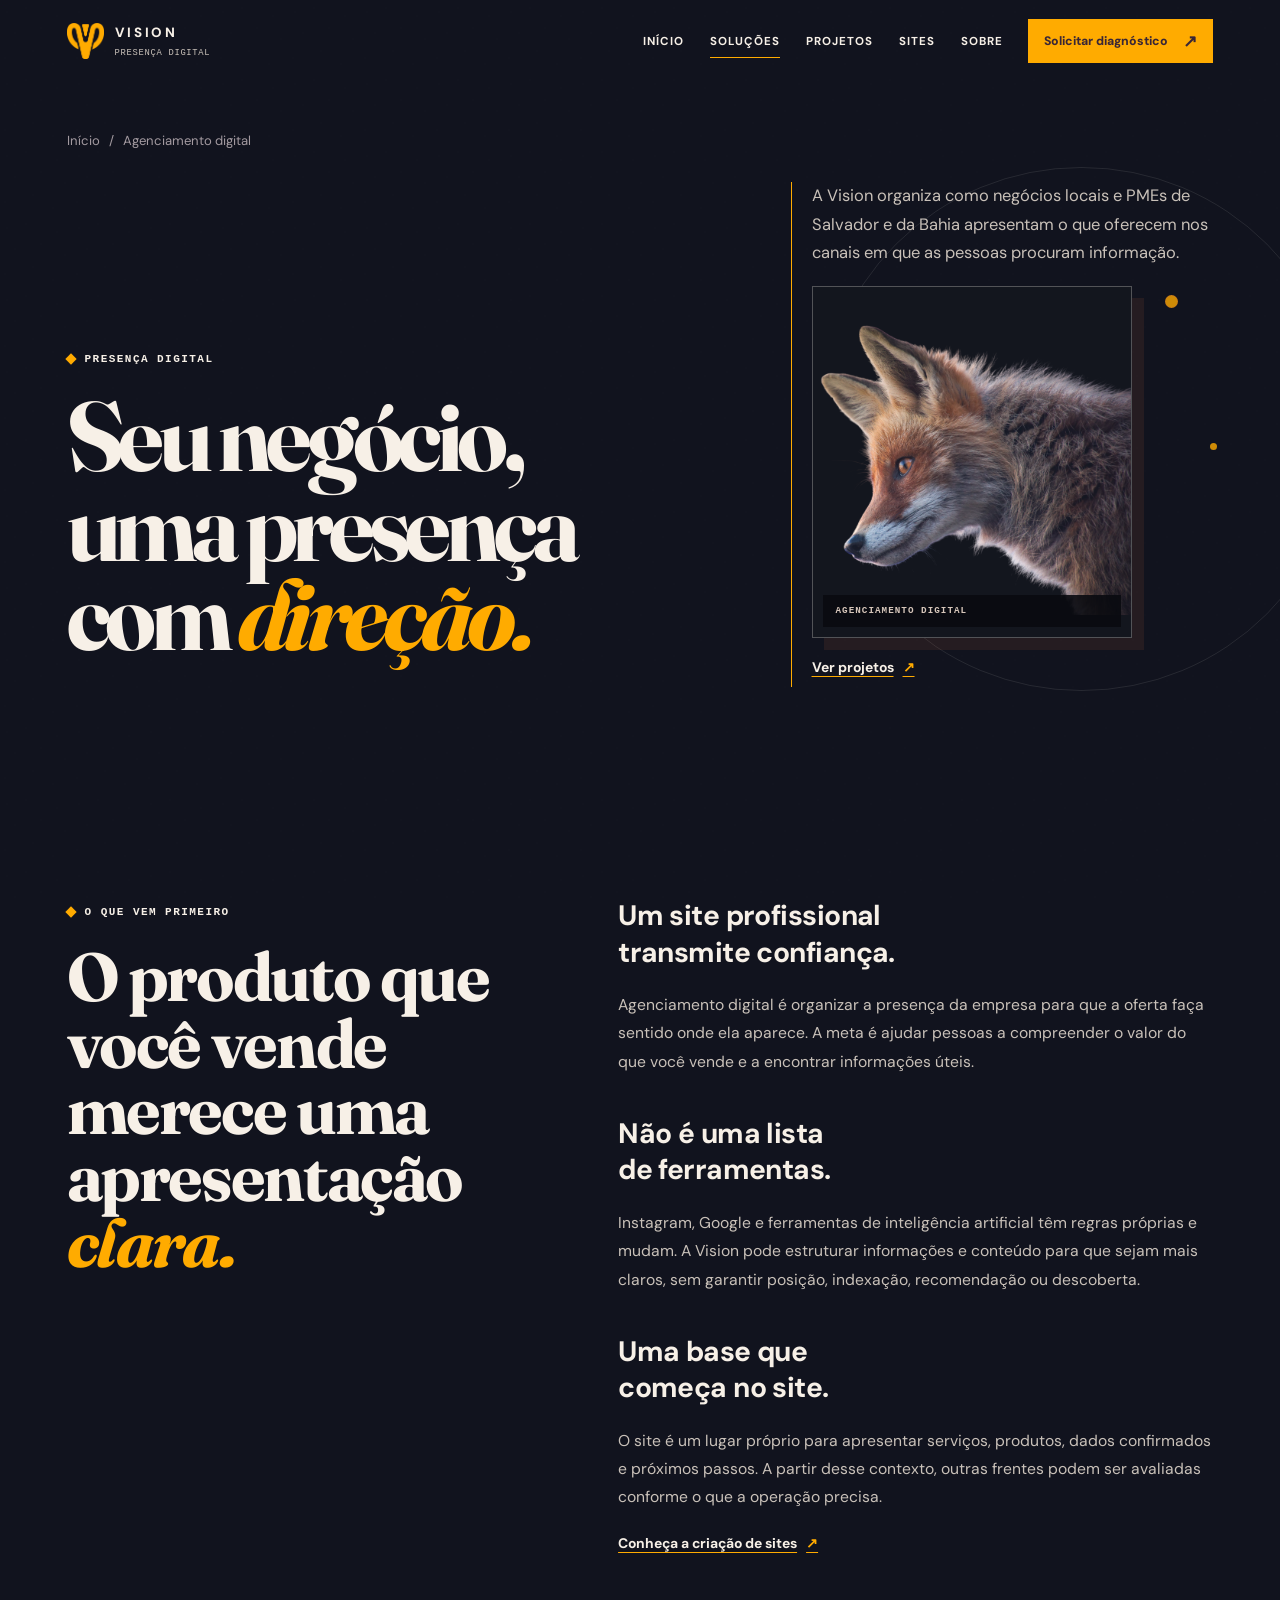
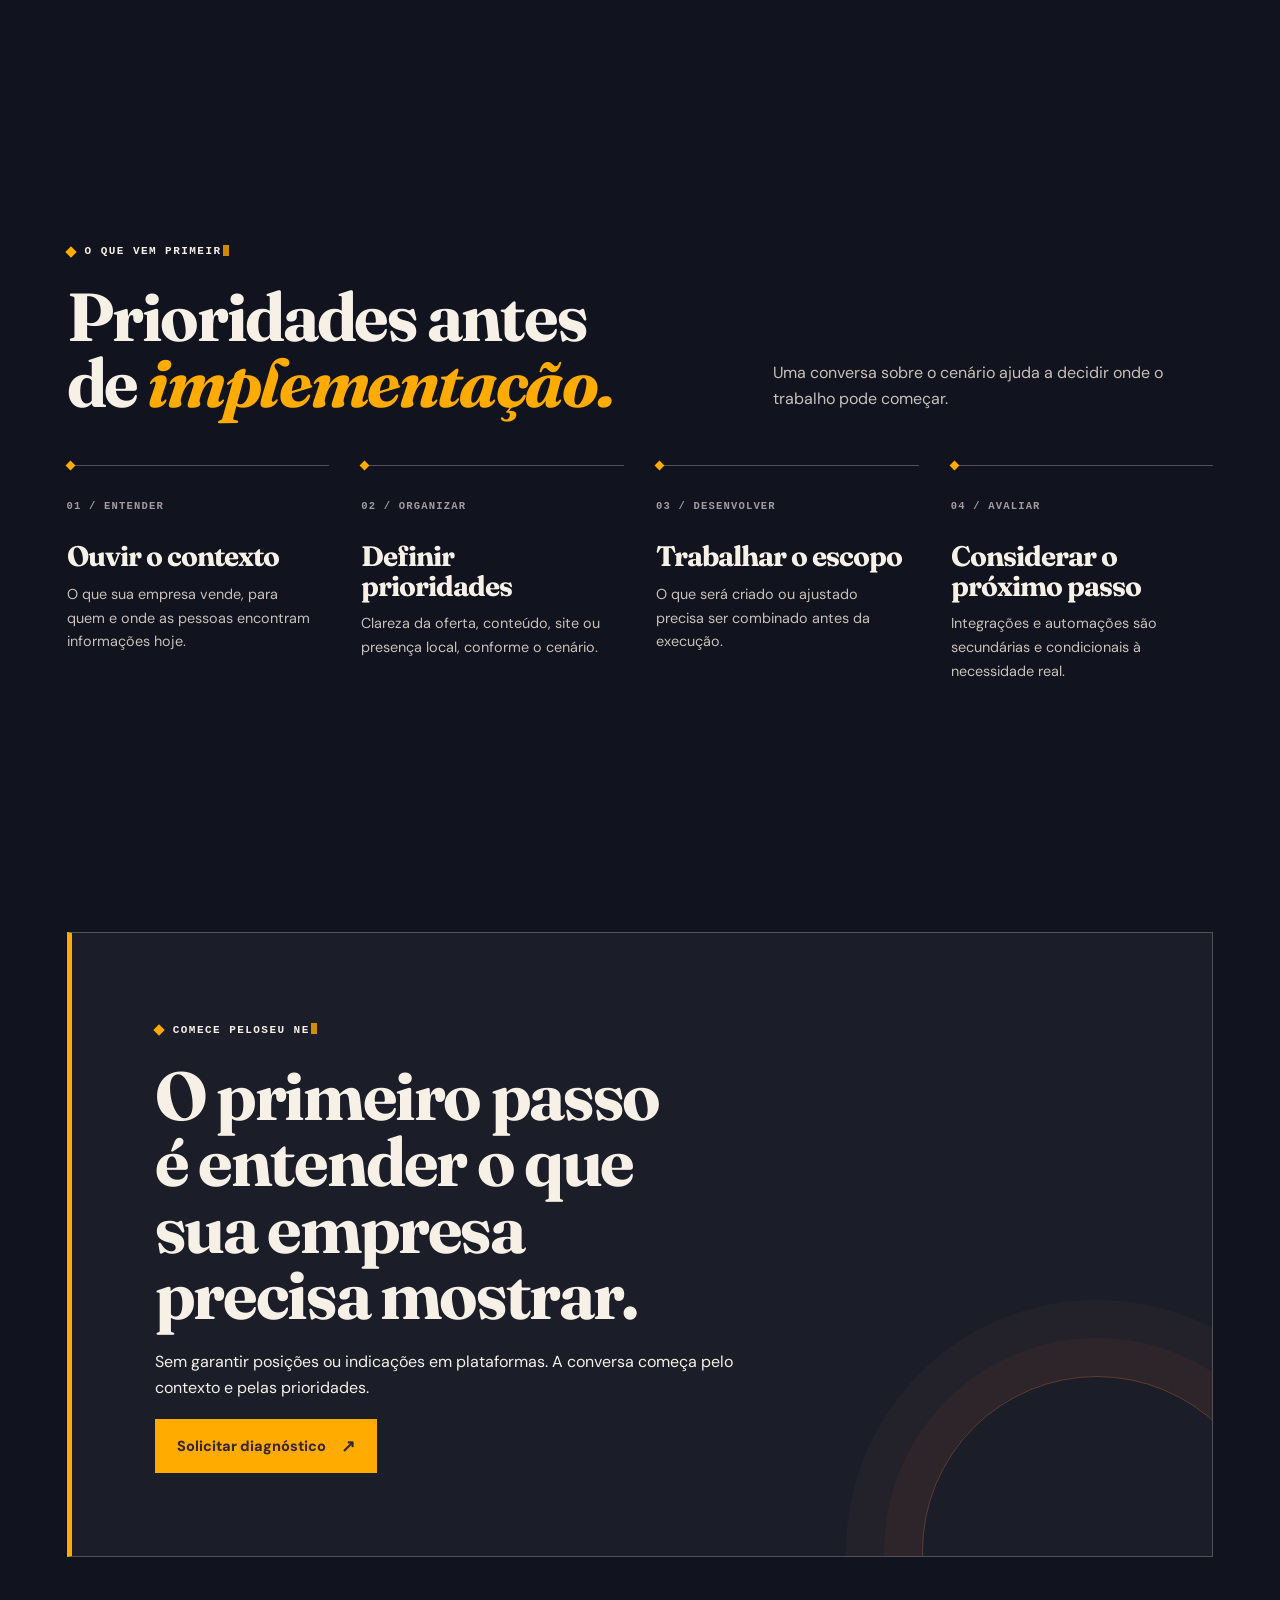
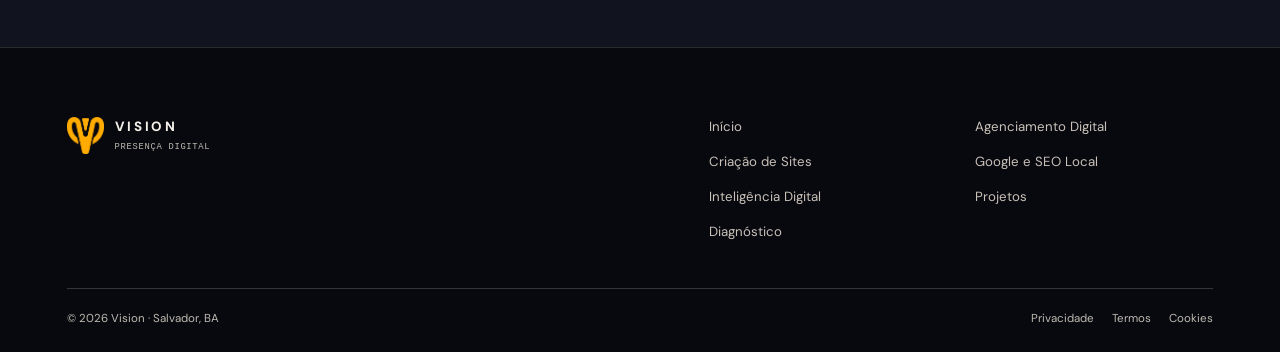
==== commit 4438dda5: "Refactor HTML structure and improve accessibility across multiple pages; update navigation links for" ====
--- a/agenciamento-digital/index.html
+++ b/agenciamento-digital/index.html
@@ -44,40 +44,149 @@
       <span class="menu-toggle__icon" aria-hidden="true"></span>
     </button>
     <nav class="primary-nav" id="primary-nav" data-primary-nav aria-label="Navegação principal">
-      <a class="primary-nav__link" href="/">Início</a> <a class="primary-nav__link" href="/agenciamento-digital/" aria-current="page">Soluções</a> <a class="primary-nav__link" href="/projetos/">Projetos</a> <a class="primary-nav__link" href="/criacao-de-sites/">Sites</a> <a class="primary-nav__link" href="/#sobre">Sobre</a> <a class="button button--small" href="/diagnostico/">Solicitar diagnóstico</a>
+      <a class="primary-nav__link" href="/">Início</a> <a class="primary-nav__link" href="/agenciamento-digital/" aria-current="page">Soluções</a>
+      <a class="primary-nav__link" href="/projetos/">Projetos</a>
+      <a class="primary-nav__link" href="/criacao-de-sites/">Sites</a>
+      <a class="primary-nav__link" href="/#sobre">Sobre</a>
+      <a class="button button--small" href="/diagnostico/">Solicitar diagnóstico</a>
     </nav>
   </div>
 </header>
+
 <main id="main">
-<section class="page-hero" aria-labelledby="agency-title"><div class="container"><nav class="breadcrumbs" aria-label="Breadcrumb"><a href="/">Início</a><span aria-hidden="true">/</span><span aria-current="page">Agenciamento digital</span></nav><div class="page-hero__grid"><div><p class="eyebrow">Presença digital</p><h1 id="agency-title">Seu negócio, uma presença com <span class="accent">direção.</span></h1></div><div class="page-hero__aside"><p>A Vision organiza como negócios locais e PMEs de Salvador e da Bahia apresentam o que oferecem — no site e nos canais em que as pessoas procuram informação.</p><a class="text-link" href="/projetos/">Ver projetos</a></div></div></div></section>
-<section class="section" aria-labelledby="agency-meaning-title"><div class="container split-section"><div class="split-section__lead"><p class="eyebrow">O que vem primeiro</p><h2 id="agency-meaning-title">O produto que você vende merece uma apresentação <span class="accent">clara.</span></h2><p>Um site profissional ajuda a explicar o negócio e transmite confiança.</p></div><div class="service-content"><p class="lede">Agenciamento digital é organizar a presença da empresa para que a oferta faça sentido onde ela aparece. A meta é ajudar pessoas a compreender o valor do que você vende e a encontrar informações úteis.</p><h2>Não é uma lista de ferramentas.</h2><p>Instagram, Google e ferramentas de inteligência artificial têm regras próprias e mudam. A Vision pode estruturar informações e conteúdo para que sejam mais claros, sem garantir posição, indexação, recomendação ou descoberta.</p><h2>Uma base que começa no site.</h2><p>O site é um lugar próprio para apresentar serviços, produtos, dados confirmados e próximos passos. A partir desse contexto, outras frentes podem ser avaliadas conforme o que a operação precisa.</p><a class="text-link" href="/criacao-de-sites/">Conheça a criação de sites</a></div></div></section>
-<section class="section section-rule" aria-labelledby="agency-steps-title"><div class="container"><div class="section-heading"><div><p class="eyebrow">Sem receita pronta</p><h2 id="agency-steps-title">Prioridades antes de <span class="accent">implementação.</span></h2></div><p class="section-heading__copy">Uma conversa sobre o cenário ajuda a decidir onde o trabalho pode começar.</p></div><div class="method-grid"><article class="method-step"><span class="method-step__number">01 / ENTENDER</span><h3>Ouvir o contexto</h3><p>O que sua empresa vende, para quem e onde as pessoas encontram informações hoje.</p></article><article class="method-step"><span class="method-step__number">02 / ORGANIZAR</span><h3>Definir prioridades</h3><p>Clareza da oferta, conteúdo, site ou presença local, conforme o cenário.</p></article><article class="method-step"><span class="method-step__number">03 / DESENVOLVER</span><h3>Trabalhar o escopo</h3><p>O que será criado ou ajustado precisa ser combinado antes da execução.</p></article><article class="method-step"><span class="method-step__number">04 / AVALIAR</span><h3>Considerar o próximo passo</h3><p>Integrações e automações são secundárias e condicionais à necessidade real.</p></article></div></div></section>
-<section class="section section--compact"><div class="container cta-panel"><p class="eyebrow">Comece pelo seu negócio</p><h2>O primeiro passo é entender o que sua empresa precisa mostrar.</h2><p>Sem garantir posições ou indicações em plataformas. A conversa começa pelo contexto e pelas prioridades.</p><a class="button" href="/diagnostico/">Solicitar diagnóstico</a></div></section>
+<section class="page-hero" aria-labelledby="agency-title">
+  <div class="container">
+    <nav class="breadcrumbs" aria-label="Breadcrumb">
+      <a href="/">Início</a>
+      <span aria-hidden="true">/</span>
+      <span aria-current="page">Agenciamento digital</span>
+    </nav>
+    <div class="page-hero__grid"><div>
+        <p class="eyebrow">
+          <span class="typewriter" data-typewriter data-text="Presença digital" aria-hidden="true"></span>
+        </p>
+      <h1 id="agency-title">Seu negócio, uma presença com <span class="accent">direção.</span></h1>
+    </div>
+    <div class="page-hero__aside page-hero__aside--intelligence">
+      <p>A Vision organiza como negócios locais e PMEs de Salvador e da Bahia apresentam o que oferecem nos canais em que as pessoas procuram informação.</p>
+      <figure class="intelligence-hero-art">
+        <img src="/assets/images/fox.webp" alt="Raposa olhando para o lado esquerdo." width="981" height="1200" fetchpriority="high" decoding="async">
+        <figcaption>
+          <span class="intelligence-hero-art__label">Agenciamento digital</span></figcaption>
+        </figure>
+      <a class="text-link" href="/projetos/">Ver projetos</a>
+    </div>
+  </div>
+</div>
+</section>
+
+<section class="section" aria-labelledby="agency-meaning-title">
+  <div class="container split-section">
+    <div class="split-section__lead">
+        <p class="eyebrow">
+          <span class="typewriter" data-typewriter data-text="O que vem primeiro" aria-hidden="true"></span>
+        </p>
+      <h2 id="agency-meaning-title">O produto que você vende merece uma apresentação <span class="accent">clara.</span></h2>
+    </div>
+    <div class="service-content">
+      <h2>Um site profissional transmite confiança.</h2>
+      <p class="lede">Agenciamento digital é organizar a presença da empresa para que a oferta faça sentido onde ela aparece. A meta é ajudar pessoas a compreender o valor do que você vende e a encontrar informações úteis.</p>
+      <h2>Não é uma lista de ferramentas.</h2>
+      <p>Instagram, Google e ferramentas de inteligência artificial têm regras próprias e mudam. A Vision pode estruturar informações e conteúdo para que sejam mais claros, sem garantir posição, indexação, recomendação ou descoberta.</p>
+      <h2>Uma base que começa no site.</h2>
+      <p>O site é um lugar próprio para apresentar serviços, produtos, dados confirmados e próximos passos. A partir desse contexto, outras frentes podem ser avaliadas conforme o que a operação precisa.</p>
+      <a class="text-link" href="/criacao-de-sites/">Conheça a criação de sites</a>
+    </div>
+  </div>
+</section>
+
+<section class="section section-rule" aria-labelledby="agency-steps-title">
+  <div class="container">
+    <div class="section-heading">
+      <div>
+        <p class="eyebrow">
+          <span class="typewriter" data-typewriter data-text="O que vem primeiro" aria-hidden="true"></span>
+        </p>
+        <h2 id="agency-steps-title">Prioridades antes de <span class="accent">implementação.</span>
+        </h2>
+      </div>
+      <p class="section-heading__copy">Uma conversa sobre o cenário ajuda a decidir onde o trabalho pode começar.</p>
+    </div>
+    <div class="method-grid">
+      <article class="method-step">
+        <span class="method-step__number">01 / ENTENDER</span>
+        <h3>Ouvir o contexto</h3>
+        <p>O que sua empresa vende, para quem e onde as pessoas encontram informações hoje.</p>
+      </article>
+
+      <article class="method-step">
+        <span class="method-step__number">02 / ORGANIZAR</span>
+        <h3>Definir prioridades</h3>
+        <p>Clareza da oferta, conteúdo, site ou presença local, conforme o cenário.</p>
+      </article>
+
+      <article class="method-step">
+        <span class="method-step__number">03 / DESENVOLVER</span>
+        <h3>Trabalhar o escopo</h3>
+        <p>O que será criado ou ajustado precisa ser combinado antes da execução.</p>
+      </article>
+
+      <article class="method-step">
+        <span class="method-step__number">04 / AVALIAR</span>
+        <h3>Considerar o próximo passo</h3>
+        <p>Integrações e automações são secundárias e condicionais à necessidade real.</p>
+      </article>
+    </div>
+  </div>
+</section>
+
+<section class="section section--compact"><div class="container cta-panel">
+  <p class="eyebrow">
+    <span class="typewriter" data-typewriter data-text="Comece peloseu negócio" aria-hidden="true"></span>
+  </p>
+  <h2>O primeiro passo é entender o que sua empresa precisa mostrar.</h2>
+  <p>Sem garantir posições ou indicações em plataformas. A conversa começa pelo contexto e pelas prioridades.</p>
+  <a class="button" href="/diagnostico/">Solicitar diagnóstico</a>
+</div>
+</section>
 </main>
+
 <footer class="site-footer">
   <div class="container">
-    <div class="site-footer__top">
-      <div class="site-footer__identity">
-        <a class="brand" href="/">
-          <img class="brand__symbol" src="/assets/images/vision-symbol.png" alt="" width="35" height="35" loading="lazy" decoding="async">
-          <span><span class="brand__name">VISION</span><span class="brand__descriptor">presença digital</span></span>
-        </a>
-        <p class="site-footer__statement">Seu produto no centro. Uma presença digital clara para apresentar o que você oferece e orientar o próximo passo.</p>
-        <p class="site-footer__company">Razão social: [PREENCHER: razão social] · CNPJ: [PREENCHER: CNPJ]<br>Endereço: [PREENCHER: endereço completo] · E-mail: [PREENCHER: e-mail oficial]</p>
-      </div>
-      <nav class="footer-nav" aria-label="Navegação do rodapé">
-        <a href="/">Início</a><a href="/agenciamento-digital/">Agenciamento Digital</a>
-        <a href="/criacao-de-sites/">Criação de Sites</a><a href="/seo-local/">Google e SEO Local</a>
-        <a href="/inteligencia-digital/">Inteligência Digital</a><a href="/projetos/">Projetos</a>
-        <a href="/diagnostico/">Diagnóstico</a>
-      </nav>
-    </div>
-    <div class="site-footer__bottom">
-      <span>© <span data-current-year>2026</span> Vision · Salvador, BA</span>
-      <nav class="footer-legal" aria-label="Informações legais"><a href="/privacidade/">Privacidade</a> <a href="/termos/">Termos</a> <a href="/cookies/">Cookies</a></nav>
-    </div>
+  <div class="site-footer__top">
+  <div class="site-footer__identity">
+    <a class="brand" href="/">
+      <img class="brand__symbol" src="/assets/images/vision-symbol.png" alt="" width="35" height="35" loading="lazy" decoding="async">
+      <span>
+        <span class="brand__name">VISION</span>
+        <span class="brand__descriptor">presença digital</span>
+      </span>
+    </a>
+    <br>
+    <br>
+    <br>
+    <span class="site-footer__company"></span>
   </div>
+  <nav class="footer-nav" aria-label="Navegação do rodapé">
+    <a href="/">Início</a>
+    <a href="/agenciamento-digital/">Agenciamento Digital</a>
+    <a href="/criacao-de-sites/">Criação de Sites</a>
+    <a href="/seo-local/">Google e SEO Local</a>
+    <a href="/inteligencia-digital/">Inteligência Digital</a>
+    <a href="/projetos/">Projetos</a><a href="/diagnostico/">Diagnóstico</a>
+  </nav>
+</div>
+<div class="site-footer__bottom">
+  <span>© <span data-current-year>2026</span> Vision · Salvador, BA</span>
+  <nav class="footer-legal" aria-label="Informações legais">
+    <a href="/privacidade/">Privacidade</a>
+    <a href="/termos/">Termos</a>
+    <a href="/cookies/">Cookies</a>
+  </nav>
+</div>
+</div>
 </footer>
+
 <script src="/assets/js/site.js" defer></script>
 </body>
 </html>
--- a/assets/css/tokens.css
+++ b/assets/css/tokens.css
@@ -1,20 +1,20 @@
 :root {
   color-scheme: dark;
-  --color-bg: #090A10;
+  --color-bg: #11131e;
   --color-surface: #13161E;
   --color-surface-raised: #1B1E28;
   --color-surface-soft: #24222B;
   --color-text: #F4EFE8;
   --color-muted: #C9C1B9;
   --color-subtle: #A39AA0;
-  --color-orange: #F47A40;
+  --color-orange: #ffab00;
   --color-accent: var(--color-orange);
   --color-ink: #F7F0E7;
   --color-ink-inverse: #111014;
   --color-border: rgba(244, 239, 232, 0.15);
   --color-border-strong: rgba(244, 239, 232, 0.28);
   --color-success: #83C99A;
-  --color-focus: #FFD09C;
+  --color-focus: #ffab00;
   --font-display: "Fraunces", Georgia, serif;
   --font-sans: "DM Sans", Inter, "Aptos", "Segoe UI", Arial, sans-serif;
   --font-mono: "SFMono-Regular", Consolas, "Liberation Mono", monospace;
--- a/assets/css/base.css
+++ b/assets/css/base.css
@@ -60,7 +60,7 @@
 }
 h1 {
   max-width: 12ch;
-  margin-bottom: 26px;
+  margin-bottom: 27px;
   font-size: clamp(3.65rem, 8.4vw, 8.5rem);
   line-height: 0.91;
   letter-spacing: -0.055em;
@@ -99,7 +99,7 @@
 .eyebrow::before { width: 8px; height: 8px; flex: 0 0 auto; background: var(--color-orange); content: ""; transform: rotate(45deg); }
 .accent { color: var(--color-orange); font-style: italic; font-weight: 700; }
 body[data-scene="paper"] .accent { color: var(--color-text); text-decoration: underline; text-decoration-color: var(--color-orange); text-decoration-thickness: 0.09em; text-underline-offset: 0.12em; }
-.lede { max-width: 60ch; font-size: clamp(1.07rem, 1.5vw, 1.27rem); line-height: 1.72; }
+.lede { max-width: 60ch; font-size: clamp(.90rem, 1.2vw, 1.27rem); line-height: 1.72; }
 .muted { color: var(--color-muted); }
 
 .visually-hidden {
@@ -123,6 +123,18 @@
   color: var(--color-ink-inverse);
   font-weight: 800;
 }
+
+.site-hero-art {
+  
+  margin: 24px 0 30px  0;
+  max-width: 420px;
+  aspect-ratio: 5 / 3;
+  overflow: hidden;
+  border: 1px solid var(--color-border-strong);
+  box-shadow: 12px 12px 0 rgba(244, 122, 64, .09);
+}
+.site-hero-art img { display: block; width: 100%; height: 100%; object-fit: cover; }
+
 .skip-link:focus { transform: translateY(0); }
 
 .breadcrumbs { display: flex; flex-wrap: wrap; align-items: center; gap: 9px; margin-bottom: 30px; color: var(--color-subtle); font-size: 0.82rem; }
--- a/assets/css/components.css
+++ b/assets/css/components.css
@@ -36,7 +36,7 @@
   border: 1px solid var(--color-orange);
   border-radius: 0;
   background: var(--color-orange);
-  color: #171116;
+  color: #392636;
   font-size: 0.91rem;
   font-weight: 800;
   line-height: 1.2;
@@ -44,7 +44,7 @@
   transition: transform var(--transition-fast), background-color var(--transition-fast), color var(--transition-fast), box-shadow var(--transition-fast), border-color var(--transition-fast);
 }
 .button::after { display: inline-block; content: "↗"; font-size: 1.06rem; transition: transform var(--transition-fast); }
-.button:hover:not(:disabled) { transform: translateY(-3px); border-color: #FFAA72; background: #FFAA72; box-shadow: 7px 7px 0 rgba(0, 0, 0, 0.23); }
+.button:hover:not(:disabled) { transform: translateY(-3px); border-color: #ffd176; background: #ffcf70; box-shadow: 7px 7px 0 rgba(0, 0, 0, 0.23); }
 .button:hover::after { transform: translate(3px, -3px); }
 .button--small { min-height: 44px; padding-inline: 15px; font-size: 0.77rem; }
 .button--quiet { border-color: var(--color-border-strong); background: transparent; color: var(--color-ink); }
@@ -84,7 +84,7 @@
 .project-card:hover .project-card__media::after { opacity: .28; }
 .project-card__media img { width: 100%; height: 100%; object-fit: cover; transition: transform 600ms cubic-bezier(.2,.7,.2,1); }
 .project-card:hover .project-card__media img { transform: scale(1.04); }
-.project-card__media--euro { display: grid; align-items: end; padding: 22px; background: #321C19; }
+.project-card__media--euro { display: grid; align-items: end; padding: 22px; background: #322919; }
 .project-card__media--euro::after { display: none; }
 .project-card__media-label { color: #FFF0E3; font-family: var(--font-display); font-size: clamp(2.4rem, 4vw, 4.5rem); font-weight: 700; letter-spacing: -0.04em; }
 .project-card__body { padding: 23px 23px 27px; }
@@ -105,7 +105,7 @@
 
 .site-footer { padding: 68px 0 24px; border-top: 1px solid rgba(244,239,232,.14); background: #08090E; color: #F4EFE8; }
 .site-footer .brand, .site-footer .brand__name { color: #F4EFE8; }
-.site-footer .brand__descriptor, .site-footer p, .site-footer__bottom { color: #BEB6B1; }
+.site-footer .brand__descriptor, .site-footer p, .site-footer__bottom { color: #bebab1; }
 .site-footer__top { display: grid; grid-template-columns: minmax(250px, 1fr) minmax(330px, .85fr); gap: 50px; padding-bottom: 45px; }
 .site-footer__statement { max-width: 40ch; margin: 18px 0 13px; font-size: .96rem; }
 .site-footer__company { max-width: 55ch; font-size: .73rem; line-height: 1.8; }
--- a/assets/css/layouts.css
+++ b/assets/css/layouts.css
@@ -46,17 +46,17 @@
 .section-intro__aside p { max-width: 31ch; }
 .home-origin { display: grid; grid-template-columns: minmax(0,1.12fr) minmax(240px,.88fr); align-items: center; gap: clamp(35px,7vw,105px); }
 .home-origin__copy h2 { max-width: 12ch; }
-.home-shadow-art { position: relative; justify-self: end; width: min(100%, 380px); aspect-ratio: 1; margin: 0; overflow: hidden; background: #F57B24; box-shadow: 22px 22px 0 rgba(244,122,64,.11); }
-.home-shadow-art img { width: 100%; height: 100%; object-fit: cover; mix-blend-mode: multiply; }
+.home-shadow-art { position: relative; justify-self: end; width: min(100%, 380px); aspect-ratio: 1; margin: 0; overflow: hidden; background: var(--color-orange); box-shadow: 22px 22px 0 #ffaa0013; }
+.home-shadow-art img { width: 100%; height: 100%; object-fit: cover; mix-blend-mode: additive; }
 .home-shadow-art__caption { position: absolute; right: 14px; bottom: 14px; left: 14px; padding: 11px 13px; background: rgba(32,14,10,.78); color: #FFF1E6; font-family: var(--font-mono); font-size: .62rem; letter-spacing: .12em; text-transform: uppercase; backdrop-filter: blur(8px); }
 
 .problem-grid { display: grid; grid-template-columns: repeat(2,minmax(0,1fr)); gap: 16px; margin-top: 36px; }
 .contrast-card { position: relative; min-height: 250px; padding: clamp(24px,3.4vw,40px); overflow: hidden; border: 1px solid var(--color-border); background: var(--color-surface); }
 .contrast-card--structured { background: var(--color-surface-raised); }
-.contrast-card__label { margin-bottom: 25px; color: var(--color-subtle); font-family: var(--font-mono); font-size: .63rem; font-weight: 600; letter-spacing: .1em; text-transform: uppercase; }
-.contrast-card h3 { max-width: 17ch; font-size: clamp(1.8rem,2.8vw,2.8rem); }
-.contrast-card__flow { display: flex; flex-wrap: wrap; align-items: center; gap: 10px; margin-top: 19px; }
-.flow-chip { padding: 7px 10px; border: 1px solid var(--color-border-strong); color: var(--color-muted); font-family: var(--font-mono); font-size: .68rem; }
+.contrast-card__label { margin-bottom: 25px; color：var(--color-subtle); font-family: var(--font-mono); font-size: .63rem; font-weight：600; letter-spacing：.1em; text-transform：uppercase; }
+.contrast-card h3 { max-width：17ch; font-size：clamp(1.8rem,2.8vw,2.8rem); }
+.contrast-card__flow { display：flex; flex-wrap：wrap; align-items：center; gap：10px; margin-top：19px; }
+.flow-chip { padding：7px 10px; border：1px solid var(--color-border-strong); color：var(--color-muted); font-family：var(--font-mono); font-size：.68rem; }
 .flow-arrow { color: var(--color-orange); }
 
 .services-grid { display: grid; grid-template-columns: repeat(12,minmax(0,1fr)); gap: 15px; }
@@ -99,12 +99,12 @@
 .project-hero-feature > .text-link { justify-self: start; font-size: .75rem; }
 body[data-page="intelligence"] .page-hero::before, body[data-page="intelligence"] .page-hero::after { display: none; }
 .page-hero__aside--intelligence { display: grid; max-width: 460px; gap: 18px; }
-.intelligence-hero-art { position: relative; justify-self: end; width: min(100%,320px); margin: 0; overflow: hidden; border: 1px solid var(--color-border-strong); background: var(--color-surface); box-shadow: 12px 12px 0 rgba(244,122,64,.09); }
+.intelligence-hero-art { position: relative; justify-self: start; width: min(100%,320px); margin: 0; overflow: hidden; border: 1px solid var(--color-border-strong); background: var(--color-surface); box-shadow: 12px 12px 0 rgba(244,122,64,.09); }
 .intelligence-hero-art img { display: block; width: 100%; max-height: 350px; aspect-ratio: 4 / 5; object-fit: contain; mix-blend-mode: screen; }
 .intelligence-hero-art figcaption { position: absolute; right: 10px; bottom: 10px; left: 10px; display: grid; gap: 4px; padding: 11px 13px; background: rgba(9,10,16,.9); color: #F4EFE8; font-family: var(--font-display); font-size: 1.08rem; font-weight: 650; line-height: 1.15; }
 .intelligence-hero-art__label { color: #D7C7BB; font-family: var(--font-mono); font-size: .58rem; font-weight: 600; letter-spacing: .11em; text-transform: uppercase; }
-body[data-page="sites"] .page-hero::after { width: min(34vw,420px); aspect-ratio: 1.35; top: 32%; right: 3%; border-radius: 0; transform: perspective(800px) rotateY(-18deg) rotateX(7deg); box-shadow: 0 0 0 13px rgba(244,122,64,.08),0 0 0 27px rgba(244,122,64,.035); }
-body[data-page="seo"] .page-hero::before { background: radial-gradient(circle, rgba(244,122,64,.16), transparent 66%); }
+body[data-page="sites"] .page-hero::after { display: none; }
+body[data-page="sites"] .page-hero::before { display: none; }
 body[data-page="agency"] .page-hero::after { top: 39%; right: 8%; width: 13px; height: 13px; border-radius: 50%; background: var(--color-orange); box-shadow: -95px 72px 0 -3px var(--color-orange), 42px 145px 0 -3px var(--color-orange); }
 
 .service-layout { display: grid; grid-template-columns: minmax(240px,.72fr) minmax(0,1.28fr); align-items: start; gap: clamp(40px,8vw,125px); }
